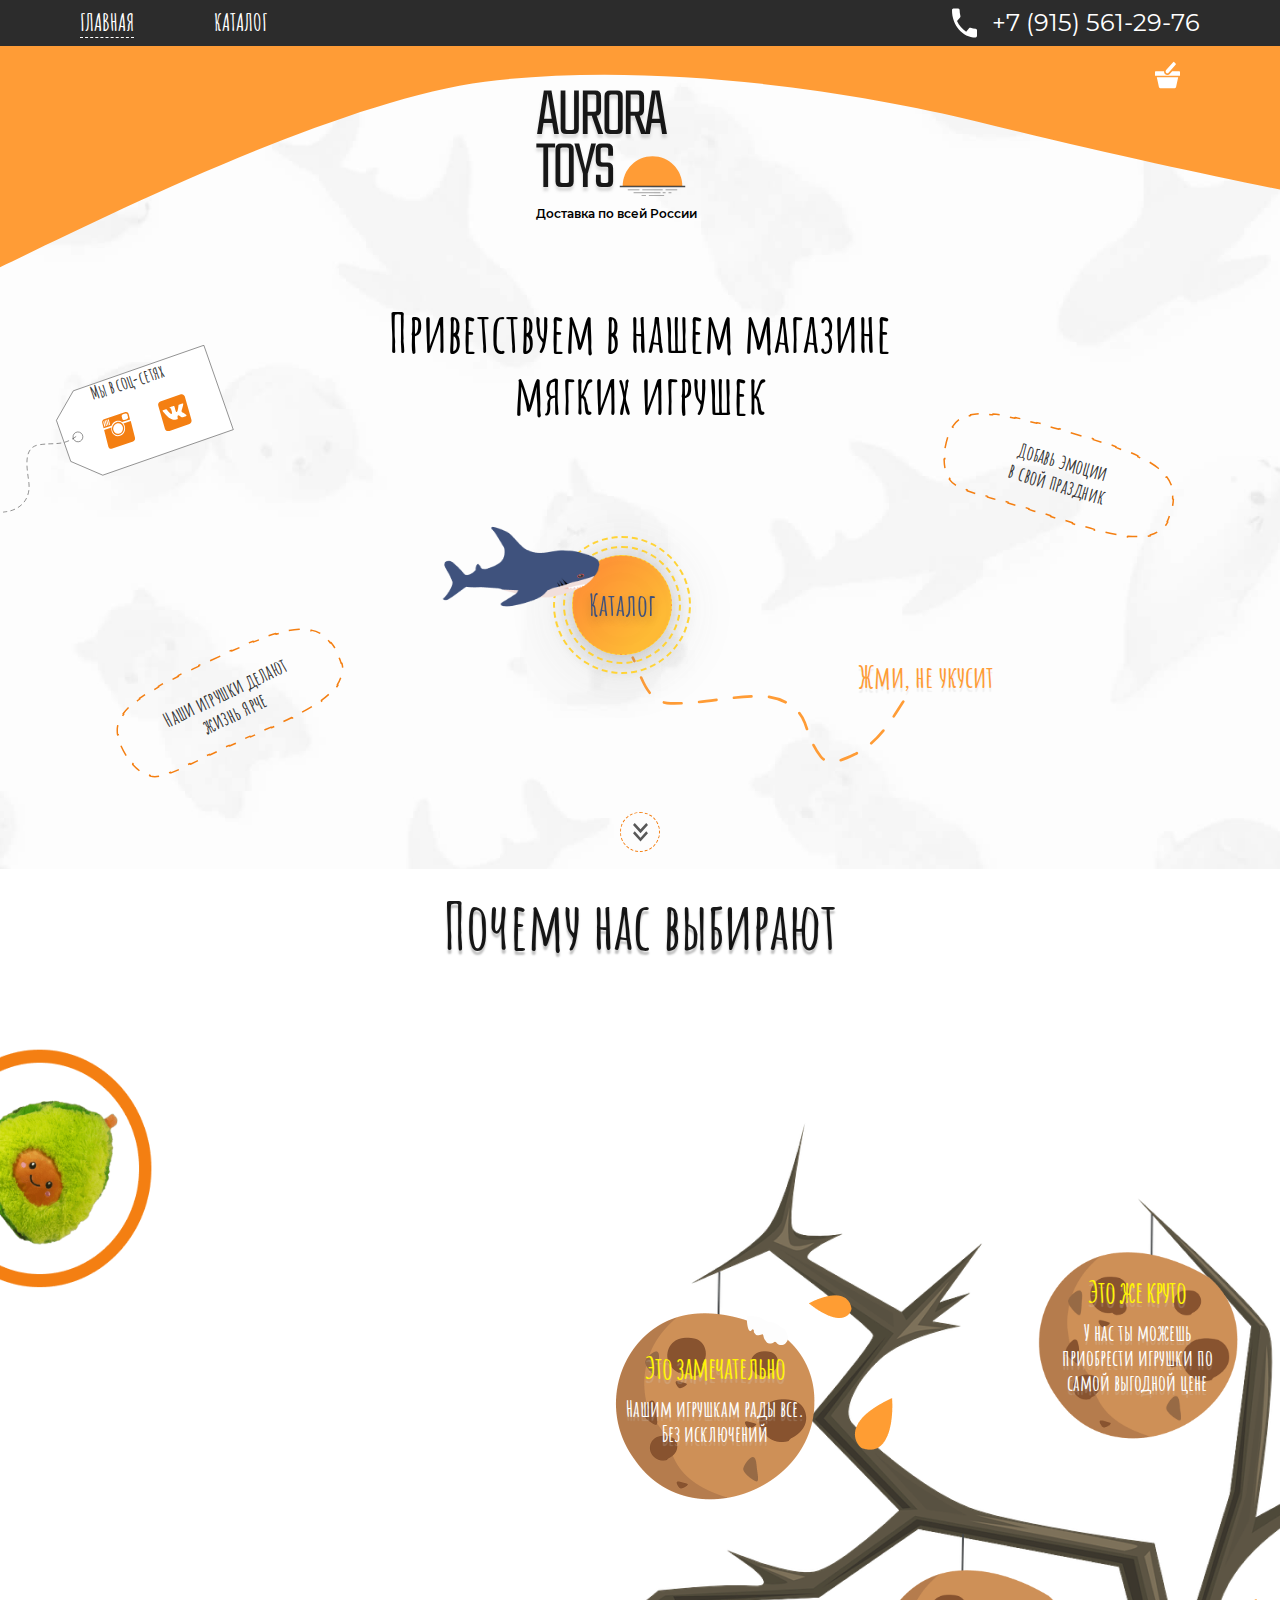
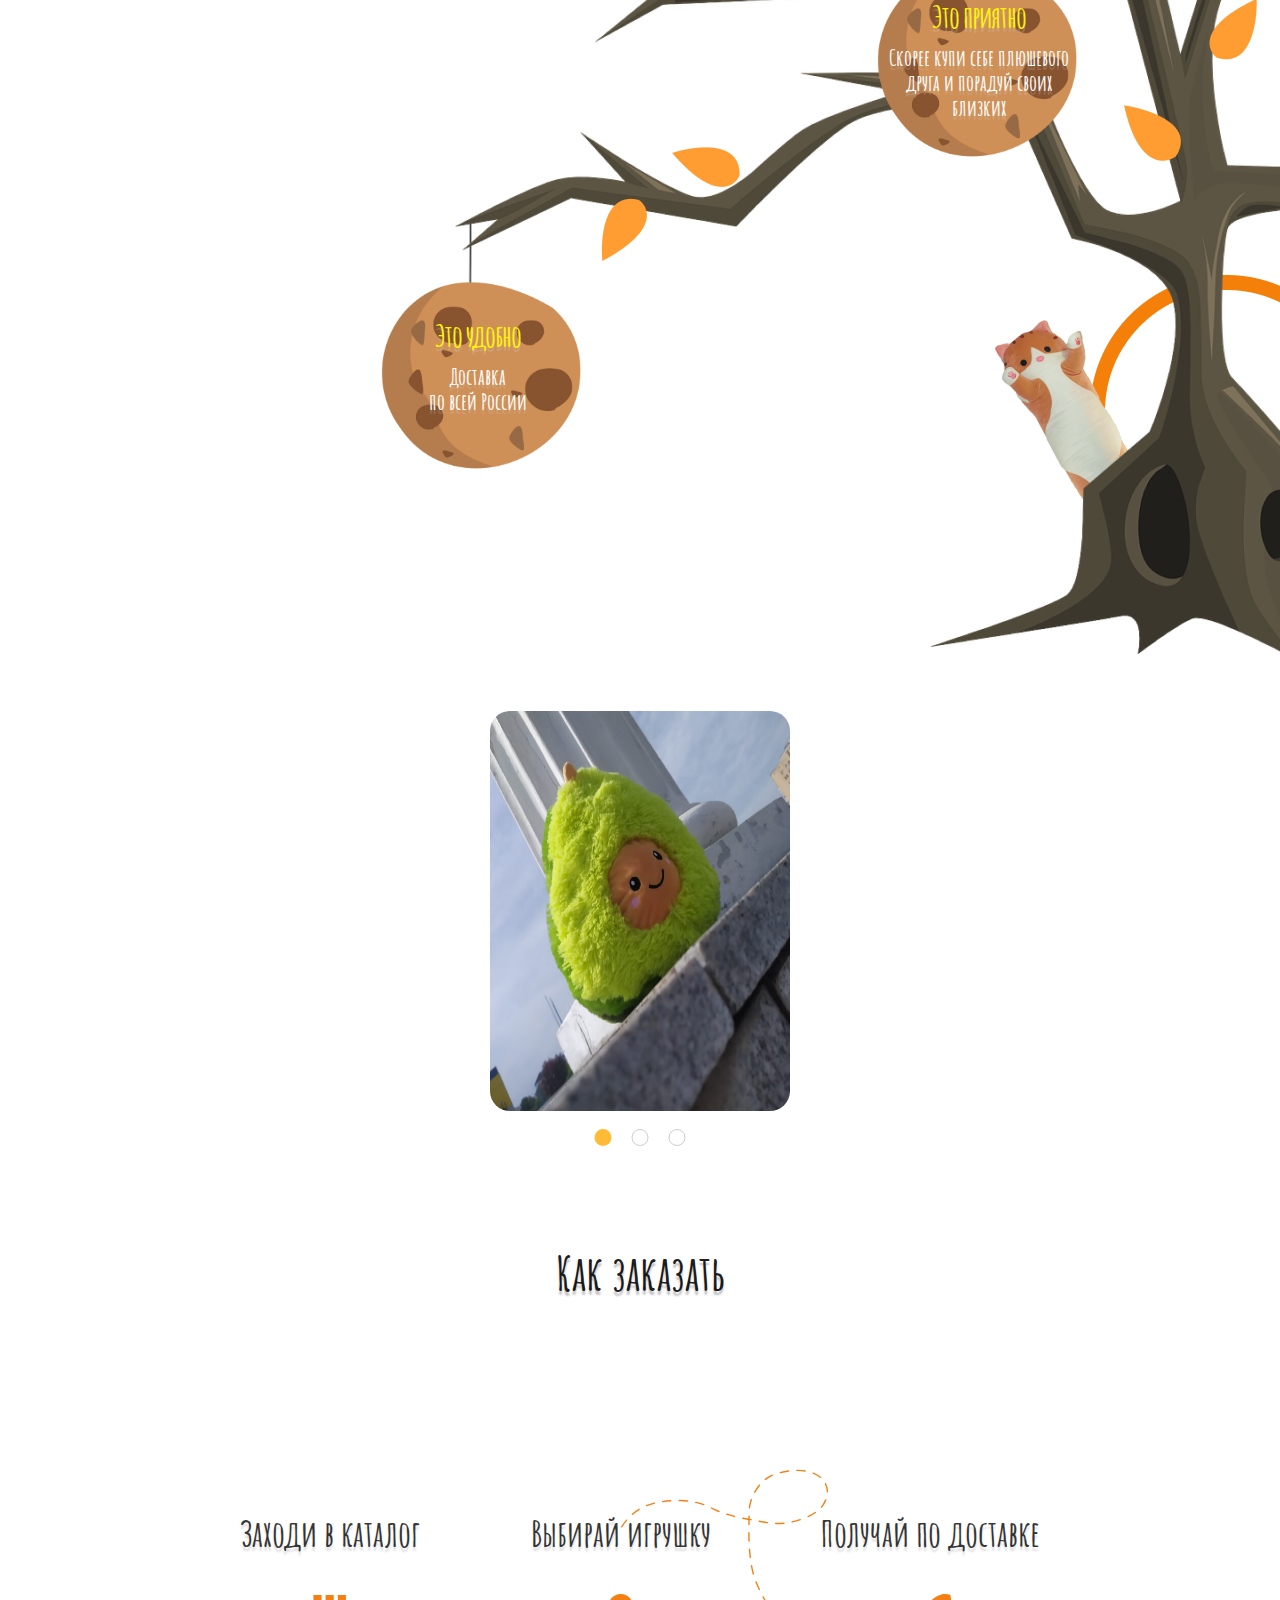
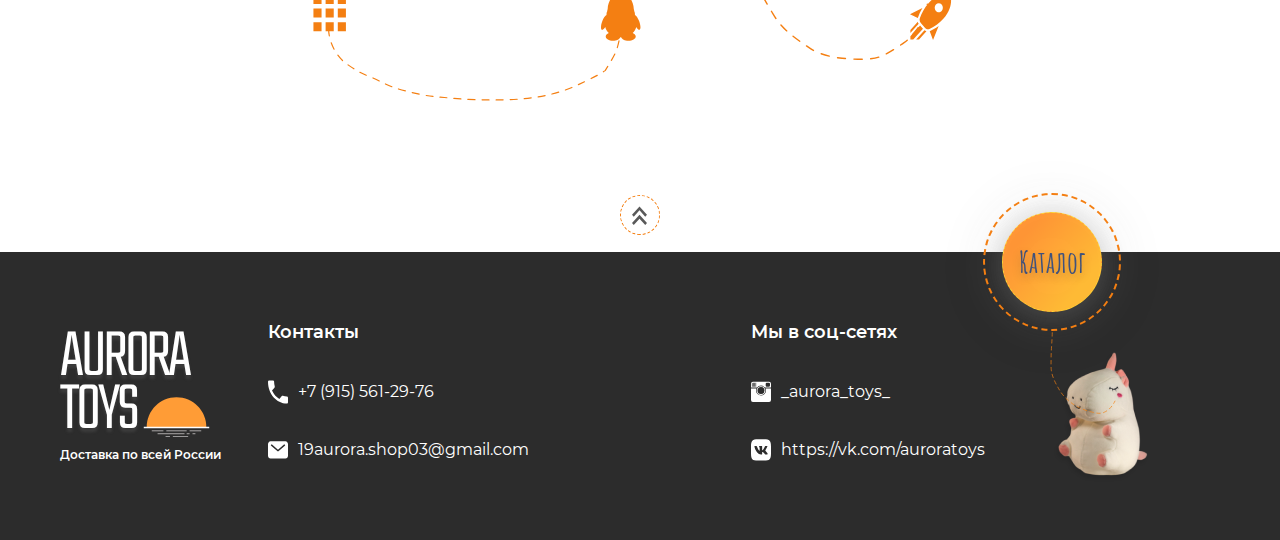
==== index.html @ e27cb1cf "Finished catalog adaptive" ====
<!DOCTYPE html>
<html lang="ru">
  <head>
    <meta charset="UTF-8">
    <title>Главная</title>
    <meta name="description" content="">
    <meta name="keywords" content="">
    <meta name="viewport" content="width=device-width, initial-scale=1.0">
    <meta http-equiv="X-UA-Compatible" content="ie=edge">
    <link rel="stylesheet" href="./css/owl.carousel.min.css">
    <link rel="stylesheet" href="./css/owl.theme.default.min.css">
    <link rel="stylesheet" href="./css/main.css">
    <link rel="stylesheet" href="./fonts/fonts.css">
    <link rel="icon" href="#!" type="image/x-icon">
    <link rel="shortcut icon" href="#!" type="image/x-icon">
    <link rel="apple-touch-icon" href="#!"><!--[if lte IE 10]>
    <p class="browser-upgrade">Вы используете устаревшую версию браузера. Пожалуйста </p><a class="browser-upgrade__link" href="http://browsehappy.com/">обновите свой браузер</a><![endif]-->
  </head>
  <body>
    <div class="container-fluid">
      <header class="header">
        <div class="header__inner">
          <div class="top-menu">
            <ul class="menu-list">
              <li class="menu__item"><a class="menu__link menu__link--active" href="index.html">Главная</a></li>
              <li class="menu__item"><a class="menu__link" href="catalog.html">Каталог</a></li>
            </ul><a class="phone" href="tel:+79155612976">+7 (915) 561-29-76
              <svg width="30" height="35">
                <use xlink:href="img/icons/sprite.svg#phone"> </use>
              </svg></a>
          </div><a class="cart-link" href="#">
            <svg class="cart" width="33" height="35">
              <use xlink:href="img/icons/sprite.svg#cart"> </use>
            </svg></a>
          <div class="header-content">
            <div class="logo">
              <div class="logo__title">Aurora Toys</div>
              <div class="logo__subtitle">Доставка по всей России</div><img src="img/sun.svg" width="90" height="55" alt="Логотип">
            </div>
            <h1 class="main-title">Приветствуем в нашем магазине мягких игрушек<img class="shark-header" src="img/shark-header@1x.png" width="202" height="132" alt="Акула"></h1><img class="header-line" src="img/header-line.svg" width="308" height="119" alt="">
            <div class="catalog"><a class="catalog__circle" href="catalog.html">Каталог</a>
              <div class="catalog__text">Жми, не укусит</div>
            </div>
          </div>
          <div class="cite-right">Добавь эмоции в свой праздник</div>
          <div class="cite-left">Наши игрушки делают жизнь ярче</div>
          <div class="socials">Мы в соц-сетях
            <div class="socials-list"><a class="instagram" href="#"></a><a class="vk" href="#"></a></div>
          </div>
          <div class="arrows"></div>
        </div>
      </header>
      <section class="slider-section">
        <div class="main-slider__title main-slider__title--mobile">Почему нас выбирают</div>
        <div class="main-slider">
          <div class="slider-wrap">
            <div class="main-slider__title main-slider__title--desktop">Почему нас выбирают</div>
            <div class="slider owl-carousel">
              <div class="slide"><img src="img/slide-1@1x.jpg" width="462" height="550" alt="Игрушка"></div>
              <div class="slide"><img src="img/slide-2@1x.jpg" width="462" height="550" alt="Игрушка"></div>
              <div class="slide"><img src="img/slide-3@1x.jpg" width="462" height="550" alt="Игрушка"></div>
            </div>
          </div>
        </div>
        <div class="tree"><img class="tree-img" src="img/tree@1x.png" width="839" height="1138">
          <div class="bisquit-content bisquit-content-1">
            <div class="bisquit__title">Это замечательно</div>
            <div class="bisquit__text">Нашим игрушкам рады все. Без исключений</div>
          </div><img class="bitten-bisquit" src="img/bitten-bisquit.svg" width="274" height="274">
          <div class="bisquit-content bisquit-content-2">
            <div class="bisquit__title">Это же круто</div>
            <div class="bisquit__text">У нас ты можешь приобрести игрушки по самой выгодной цене</div>
          </div><img class="bisquit-1" src="img/biscuit@1x.png" width="274" height="274">
          <div class="bisquit-content bisquit-content-3">
            <div class="bisquit__title">Это приятно</div>
            <div class="bisquit__text">Скорее купи себе плюшевого друга и порадуй своих близких</div>
          </div><img class="bisquit-2" src="img/biscuit@1x.png" width="274" height="274">
          <div class="bisquit-content bisquit-content-4">
            <div class="bisquit__title">Это удобно</div>
            <div class="bisquit__text">Доставка<br>по всей России</div>
          </div><img class="bisquit-3" src="img/biscuit@1x.png" width="274" height="274">
        </div>
      </section>
      <section class="order">
        <div class="order__title">Как заказать</div>
        <div class="order-list">
          <div class="order__item">
            <div class="order__text">Заходи в каталог</div>
            <div class="order__icon"> 
              <svg class="catalog-icon" width="34" height="38">
                <use xlink:href="img/icons/sprite.svg#catalog"></use>
              </svg>
            </div><img class="order-line-1" src="img/order-line-1.svg" width="450" height="126">
          </div>
          <div class="order__item">
            <div class="order__text">Выбирай игрушку</div>
            <div class="order__icon">
              <svg class="toy-icon" width="40" height="47">
                <use xlink:href="img/icons/sprite.svg#toy"></use>
              </svg>
            </div><img class="order-line-2" src="img/order-line-2.svg" width="441" height="273">
          </div>
          <div class="order__item">
            <div class="order__text">Получай по доставке</div>
            <div class="order__icon">
              <svg class="rocket-icon" width="42" height="47">
                <use xlink:href="img/icons/sprite.svg#rocket"></use>
              </svg>
            </div>
          </div>
        </div>
        <div class="arrows arrows--up"></div>
      </section>
      <footer class="footer">
        <div class="footer__inner">
          <div class="first-col">
            <div class="logo">
              <div class="logo__title logo__title--footer">Aurora Toys</div>
              <div class="logo__subtitle logo__subtitle--footer">Доставка по всей России</div><img src="img/sun-footer.svg" width="90" height="55" alt="Логотип">
            </div>
          </div>
          <div class="col-wrap">
            <div class="second-col">
              <div class="col__title">Контакты</div><a class="col__text" href="tel:+79155612976">+7 (915) 561-29-76
                <svg width="30" height="35">
                  <use xlink:href="img/icons/sprite.svg#phone"> </use>
                </svg></a><a class="col__text" href="mailto:19aurora.shop03@gmail.com">19aurora.shop03@gmail.com
                <svg width="30" height="26">
                  <use xlink:href="img/icons/sprite.svg#email"> </use>
                </svg></a>
            </div>
            <div class="third-col">
              <div class="col__title">Мы в соц-сетях</div><a class="col__text" href="#">_aurora_toys_
                <svg width="36" height="36">
                  <use xlink:href="img/icons/sprite.svg#instagram-footer"> </use>
                </svg></a><a class="col__text" href="#">https://vk.com/auroratoys
                <svg width="39" height="42">
                  <use xlink:href="img/icons/sprite.svg#vk-footer"> </use>
                </svg></a>
            </div>
          </div>
          <div class="catalog catalog--footer"><a class="catalog__circle catalog__circle--footer" href="catalog.html">Каталог</a></div>
          <div class="fourth-col"><img class="unicorn" src="img/unicorn@1x.png" width="235" height="176" alt="Игрушка единорог"><img class="unicorn-line" src="img/unicorn-line.svg" width="92" height="116" alt=""></div>
        </div>
      </footer>
    </div>
    <script src="js/jquery-3.5.1.js"></script>
    <script src="js/owl.carousel.min.js"></script>
    <script src="js/main-slider.js"></script>
    <script src="js/main.js"></script>
  </body>
</html>
---- css/main.css ----
/* BASE STYLES */

/* FONTS */

/* AmaticSC-Bold */

/* Montserrat-Regular */

/* Montserrat-SemiBold */

/* Teko-Light */

/* COLORS */

/* FONTS-SIZES */

/* PX to REM */

/* PX to EM */

html,
body {
  height: 100%;
  margin: 0;
  padding: 0;
  font-family: 'Arial', 'Tahoma', sans-serif;
  font-size: 16px;
  font-weight: 400;
  font-style: normal;
  text-rendering: optimizelegibility;
  -webkit-text-size-adjust: none;
  -ms-text-size-adjust: none;
}

.container-fluid {
  padding-left: 15px;
  padding-right: 15px;
  padding: 0 !important;
  display: flex;
  flex-direction: column;
}

.container {
  max-width: 1920px;
  margin: 0 auto;
  padding-left: 15px;
  padding-right: 15px;
  max-width: 120rem;
}

/* Box-sizing-model */

*,
*:before,
*:after {
  box-sizing: border-box;
}

/* Responsive images */

/* Responsive video */

.video {
  position: relative;
  padding-bottom: 56.25%;
  height: 0;
  overflow: hidden;
}

.video iframe,
.video object,
.video embed {
  position: absolute;
  top: 0;
  left: 0;
  width: 100%;
  height: 100%;
}

/* Cursor change on hover on Buttons */

input[type="submit"],
button {
  cursor: pointer;
}

/* A better looking default horizontal rule */

hr {
  display: block;
  height: 0.1em;
  border: 0;
  border-top: 0.1em solid #ccc;
  margin: 1em 0;
  padding: 0;
}

/* Allow only vertical resizing of textareas */

textarea {
  resize: vertical;
}

/* Browser Upgrade Prompt */

.old-ie-warning {
  margin: 0.5em;
  padding: 2em 1em;
  background-color: #ed1f46;
  color: #fff;
}

.old-ie-warning .browser-upgrade {
  display: inline;
}

.old-ie-warning .browser-upgrade__link {
  color: #fff;
  font-weight: 800;
  transition: all 0.5s ease-out;
}

.old-ie-warning .browser-upgrade__link:hover {
  color: #2e2f94;
}

h1,
h2,
h3,
h4,
h5,
h6 {
  margin: 0;
}

p {
  margin: 0;
}

table {
  border-collapse: collapse;
  border-spacing: 0;
}

a {
  text-decoration: none;
}

ul {
  padding: 0;
  margin: 0;
  list-style: none;
}

/*! normalize.css v8.0.1 | MIT License | github.com/necolas/normalize.css */

/* Document
   ========================================================================== */

/**
 * 1. Correct the line height in all browsers.
 * 2. Prevent adjustments of font size after orientation changes in iOS.
 */

html {
  line-height: 1.15;
  /* 1 */
  -webkit-text-size-adjust: 100%;
  /* 2 */
}

/* Sections
   ========================================================================== */

/**
 * Remove the margin in all browsers.
 */

body {
  margin: 0;
}

/**
 * Render the `main` element consistently in IE.
 */

main {
  display: block;
}

/**
 * Correct the font size and margin on `h1` elements within `section` and
 * `article` contexts in Chrome, Firefox, and Safari.
 */

h1 {
  font-size: 2em;
  margin: 0.67em 0;
}

/* Grouping content
   ========================================================================== */

/**
 * 1. Add the correct box sizing in Firefox.
 * 2. Show the overflow in Edge and IE.
 */

hr {
  box-sizing: content-box;
  /* 1 */
  height: 0;
  /* 1 */
  overflow: visible;
  /* 2 */
}

/**
 * 1. Correct the inheritance and scaling of font size in all browsers.
 * 2. Correct the odd `em` font sizing in all browsers.
 */

pre {
  font-family: monospace, monospace;
  /* 1 */
  font-size: 1em;
  /* 2 */
}

/* Text-level semantics
   ========================================================================== */

/**
 * Remove the gray background on active links in IE 10.
 */

a {
  background-color: transparent;
}

/**
 * 1. Remove the bottom border in Chrome 57-
 * 2. Add the correct text decoration in Chrome, Edge, IE, Opera, and Safari.
 */

abbr[title] {
  border-bottom: none;
  /* 1 */
  text-decoration: underline;
  /* 2 */
  -webkit-text-decoration: underline dotted;
  text-decoration: underline dotted;
  /* 2 */
}

/**
 * Add the correct font weight in Chrome, Edge, and Safari.
 */

b,
strong {
  font-weight: bolder;
}

/**
 * 1. Correct the inheritance and scaling of font size in all browsers.
 * 2. Correct the odd `em` font sizing in all browsers.
 */

code,
kbd,
samp {
  font-family: monospace, monospace;
  /* 1 */
  font-size: 1em;
  /* 2 */
}

/**
 * Add the correct font size in all browsers.
 */

small {
  font-size: 80%;
}

/**
 * Prevent `sub` and `sup` elements from affecting the line height in
 * all browsers.
 */

sub,
sup {
  font-size: 75%;
  line-height: 0;
  position: relative;
  vertical-align: baseline;
}

sub {
  bottom: -0.25em;
}

sup {
  top: -0.5em;
}

/* Embedded content
   ========================================================================== */

/**
 * Remove the border on images inside links in IE 10.
 */

img {
  border-style: none;
}

/* Forms
   ========================================================================== */

/**
 * 1. Change the font styles in all browsers.
 * 2. Remove the margin in Firefox and Safari.
 */

button,
input,
optgroup,
select,
textarea {
  font-family: inherit;
  /* 1 */
  font-size: 100%;
  /* 1 */
  line-height: 1.15;
  /* 1 */
  margin: 0;
  /* 2 */
}

/**
 * Show the overflow in IE.
 * 1. Show the overflow in Edge.
 */

button,
input {
  /* 1 */
  overflow: visible;
}

/**
 * Remove the inheritance of text transform in Edge, Firefox, and IE.
 * 1. Remove the inheritance of text transform in Firefox.
 */

button,
select {
  /* 1 */
  text-transform: none;
}

/**
 * Correct the inability to style clickable types in iOS and Safari.
 */

button,
[type="button"],
[type="reset"],
[type="submit"] {
  -webkit-appearance: button;
}

/**
 * Remove the inner border and padding in Firefox.
 */

button::-moz-focus-inner,
[type="button"]::-moz-focus-inner,
[type="reset"]::-moz-focus-inner,
[type="submit"]::-moz-focus-inner {
  border-style: none;
  padding: 0;
}

/**
 * Restore the focus styles unset by the previous rule.
 */

button:-moz-focusring,
[type="button"]:-moz-focusring,
[type="reset"]:-moz-focusring,
[type="submit"]:-moz-focusring {
  outline: 1px dotted ButtonText;
}

/**
 * Correct the padding in Firefox.
 */

fieldset {
  padding: 0.35em 0.75em 0.625em;
}

/**
 * 1. Correct the text wrapping in Edge and IE.
 * 2. Correct the color inheritance from `fieldset` elements in IE.
 * 3. Remove the padding so developers are not caught out when they zero out
 *    `fieldset` elements in all browsers.
 */

legend {
  box-sizing: border-box;
  /* 1 */
  color: inherit;
  /* 2 */
  display: table;
  /* 1 */
  max-width: 100%;
  /* 1 */
  padding: 0;
  /* 3 */
  white-space: normal;
  /* 1 */
}

/**
 * Add the correct vertical alignment in Chrome, Firefox, and Opera.
 */

progress {
  vertical-align: baseline;
}

/**
 * Remove the default vertical scrollbar in IE 10+.
 */

textarea {
  overflow: auto;
}

/**
 * 1. Add the correct box sizing in IE 10.
 * 2. Remove the padding in IE 10.
 */

[type="checkbox"],
[type="radio"] {
  box-sizing: border-box;
  /* 1 */
  padding: 0;
  /* 2 */
}

/**
 * Correct the cursor style of increment and decrement buttons in Chrome.
 */

[type="number"]::-webkit-inner-spin-button,
[type="number"]::-webkit-outer-spin-button {
  height: auto;
}

/**
 * 1. Correct the odd appearance in Chrome and Safari.
 * 2. Correct the outline style in Safari.
 */

[type="search"] {
  -webkit-appearance: textfield;
  /* 1 */
  outline-offset: -2px;
  /* 2 */
}

/**
 * Remove the inner padding in Chrome and Safari on macOS.
 */

[type="search"]::-webkit-search-decoration {
  -webkit-appearance: none;
}

/**
 * 1. Correct the inability to style clickable types in iOS and Safari.
 * 2. Change font properties to `inherit` in Safari.
 */

::-webkit-file-upload-button {
  -webkit-appearance: button;
  /* 1 */
  font: inherit;
  /* 2 */
}

/* Interactive
   ========================================================================== */

/*
 * Add the correct display in Edge, IE 10+, and Firefox.
 */

details {
  display: block;
}

/*
 * Add the correct display in all browsers.
 */

summary {
  display: list-item;
}

/* Misc
   ========================================================================== */

/**
 * Add the correct display in IE 10+.
 */

template {
  display: none;
}

/**
 * Add the correct display in IE 10.
 */

[hidden] {
  display: none;
}

/* FUNCTIONS */

/* PX to REM */

/* PX to EM */

/* SMART GRID */

/* FONTS */

/* FONTS */

/* AmaticSC-Bold */

@font-face {
  font-family: 'AmaticSC-Bold';
  src: url("../fonts/AmaticSC-Bold/AmaticSC-Bold.eot");
  src: url("../fonts/AmaticSC-Bold/AmaticSC-Bold.eot?#iefix") format("embedded-opentype"), url("../fonts/AmaticSC-Bold/AmaticSC-Bold.svg#AmaticSC-Bold") format("svg"), url("../fonts/AmaticSC-Bold/AmaticSC-Bold.ttf") format("truetype"), url("../fonts/AmaticSC-Bold/AmaticSC-Bold.woff") format("woff"), url("../fonts/AmaticSC-Bold/AmaticSC-Bold.woff2") format("woff2");
  font-weight: normal;
  font-style: normal;
}

/* Montserrat-Regular */

@font-face {
  font-family: 'Montserrat-Regular';
  src: url("../fonts/Montserrat-Regular/Montserrat-Regular.eot");
  src: url("../fonts/Montserrat-Regular/Montserrat-Regular.svg#Montserrat-Regular") format("svg"), url("../fonts/Montserrat-Regular/Montserrat-Regular.ttf") format("truetype"), url("../fonts/Montserrat-Regular/Montserrat-Regular.woff") format("woff"), url("../fonts/Montserrat-Regular/Montserrat-Regular.eot?#iefix") format("embedded-opentype"), url("../fonts/Montserrat-Regular/Montserrat-Regular.woff2") format("woff2");
  font-weight: normal;
  font-style: normal;
}

/* Montserrat-SemiBold */

@font-face {
  font-family: 'Montserrat-SemiBold';
  src: url("../fonts/Montserrat-SemiBold/Montserrat-SemiBold.eot");
  src: url("../fonts/Montserrat-SemiBold/Montserrat-SemiBold.svg#Montserrat-SemiBold") format("svg"), url("../fonts/Montserrat-SemiBold/Montserrat-SemiBold.ttf") format("truetype"), url("../fonts/Montserrat-SemiBold/Montserrat-SemiBold.woff") format("woff"), url("../fonts/Montserrat-SemiBold/Montserrat-SemiBold.eot?#iefix") format("embedded-opentype"), url("../fonts/Montserrat-SemiBold/Montserrat-SemiBold.woff2") format("woff2");
  font-weight: 600;
  font-style: normal;
}

/* Teko-Light */

@font-face {
  font-family: 'Teko-Light';
  src: url("../fonts/Teko-Light/Teko-Light.eot");
  src: url("../fonts/Teko-Light/Teko-Light.eot?#iefix") format("embedded-opentype"), url("../fonts/Teko-Light/Teko-Light.svg#Teko-Light") format("svg"), url("../fonts/Teko-Light/Teko-Light.ttf") format("truetype"), url("../fonts/Teko-Light/Teko-Light.woff") format("woff"), url("../fonts/Teko-Light/Teko-Light.woff2") format("woff2");
  font-weight: 300;
  font-style: normal;
}

/* MIXINS & VARIABLES */

/* FONTS */

/* AmaticSC-Bold */

/* Montserrat-Regular */

/* Montserrat-SemiBold */

/* Teko-Light */

/* COLORS */

/* FONTS-SIZES */

/* CSS-LIBRARIES */

/* PAGES */

/* SECTIONS */

.header {
  position: relative;
  width: 100%;
  background-image: url(../img/orange-arc.svg), url(../img/header-bg-desktop@1x.jpg);
  background-repeat: no-repeat, no-repeat;
  background-position: 43% 36px, center;
  background-size: contain, cover;
}

.header__inner {
  position: relative;
  width: 100%;
  display: flex;
  flex-direction: column;
}

.cart {
  position: absolute;
  z-index: 1000;
  top: 2.5rem;
  right: 1.25rem;
  width: 0.9375rem;
  height: 1.25rem;
  fill: #fff;
}

.cite-right {
  position: absolute;
  width: 6.25rem;
  top: 17.5rem;
  right: 2.25rem;
  font-family: "AmaticSC-Bold";
  font-weight: normal;
  font-style: normal;
  font-size: 0.75rem;
  text-align: center;
  color: rgba(0, 0, 0, 0.8);
  transform: rotate(16.15deg);
}

.cite-right::after {
  position: absolute;
  content: "";
  top: -1.125rem;
  right: 0.4375rem;
  width: 5.5rem;
  height: 3.5625rem;
  background-image: url(../img/dashed-elipse.svg);
  background-repeat: no-repeat;
  background-position: center;
  background-size: cover;
  transform: rotate(-15deg);
}

.cite-left {
  position: absolute;
  width: 6.25rem;
  top: 28.6875rem;
  left: 2.9375rem;
  font-family: "AmaticSC-Bold";
  font-weight: normal;
  font-style: normal;
  font-size: 0.75rem;
  text-align: center;
  color: rgba(0, 0, 0, 0.8);
  transform: rotate(-25.38deg);
}

.cite-left::after {
  position: absolute;
  content: "";
  top: -1.1875rem;
  left: 0.25rem;
  width: 5.5rem;
  height: 3.5625rem;
  background-image: url(../img/dashed-elipse.svg);
  background-repeat: no-repeat;
  background-position: center;
  background-size: cover;
  transform: rotate(-15deg);
}

.socials {
  position: absolute;
  z-index: 1000;
  width: 6.25rem;
  height: 4.125rem;
  top: 16.0625rem;
  left: 2.0625rem;
  padding-left: 0.125rem;
  font-family: "AmaticSC-Bold";
  font-weight: normal;
  font-style: normal;
  font-size: 0.75rem;
  color: rgba(0, 0, 0, 0.8);
  transform: rotate(-18deg);
}

.socials::after {
  position: absolute;
  content: "";
  z-index: -1;
  top: -1.0625rem;
  left: -3.9375rem;
  width: 8.5625rem;
  height: 5.4375rem;
  background-image: url(../img/rectangle.svg);
  background-repeat: no-repeat;
  background-position: center;
  background-size: cover;
  transform: rotate(13deg);
}

.socials-list {
  display: flex;
  margin: 0.3125rem 0 0 -0.125rem;
}

.socials-list .instagram {
  width: 1.125rem;
  height: 1.3125rem;
  margin-right: 0.9375rem;
  background-image: url(../img/instagram.svg);
  background-repeat: no-repeat;
  background-position: center;
  background-size: cover;
  transform: rotate(13deg);
  transition: all 0.3s ease-out;
}

.socials-list .vk {
  width: 1.375rem;
  height: 1.625rem;
  background-image: url(../img/vk.svg);
  background-repeat: no-repeat;
  background-position: center;
  background-size: cover;
  transform: rotate(13deg);
  transition: all 0.3s ease-out;
}

.arrows {
  width: 2.5rem;
  height: 2.5rem;
  margin: 7.6875rem auto 1.0625rem auto;
  border: 1px dashed #F47F12;
  border-radius: 50%;
  box-sizing: border-box;
  background-image: url(../img/arrows-double.svg);
  background-repeat: no-repeat;
  background-position: center;
  background-size: 15px, 21px;
}

.slider-section {
  width: 100%;
  display: flex;
  flex-direction: column;
  padding-top: 1.25rem;
}

.order {
  width: 100%;
  padding-top: 5.625rem;
}

.order__title {
  text-align: center;
  margin-bottom: 5rem;
  font-family: "AmaticSC-Bold";
  font-weight: normal;
  font-style: normal;
  font-size: 1.5625rem;
  color: rgba(0, 0, 0, 0.9);
  text-shadow: 0px 4px 2px rgba(0, 0, 0, 0.25);
}

.order .order-list {
  max-width: 25rem;
  margin: auto;
  display: flex;
  flex-direction: column;
}

.order .order__item {
  position: relative;
  display: flex;
  flex-direction: column;
  align-items: center;
  margin-bottom: 1.25rem;
}

.order .order__text {
  margin-bottom: 0.9375rem;
  font-family: "AmaticSC-Bold";
  font-weight: normal;
  font-style: normal;
  font-size: 1.25rem;
  color: rgba(0, 0, 0, 0.8);
  text-shadow: 0px 4px 2px rgba(129, 128, 128, 0.25);
}

.order .catalog-icon {
  width: 1.5rem;
  height: 1.6875rem;
  fill: #F47F12;
}

.order .toy-icon {
  width: 1.875rem;
  height: 2.3125rem;
  fill: #F47F12;
}

.order .rocket-icon {
  width: 2rem;
  height: 2.3125rem;
  fill: #F47F12;
}

.order .order-line-1,
.order .order-line-2 {
  position: absolute;
  max-width: none;
}

.order .order-line-1 {
  display: none;
}

.order .order-line-2 {
  display: none;
}

.order .arrows--up {
  transform: rotate(180deg);
  margin-top: 3.125rem;
}

.footer {
  position: relative;
  width: 100%;
  padding: 1.25rem 0.625rem 0.625rem 0.625rem;
  background: #2C2C2C;
}

.footer__inner {
  display: flex;
  flex-direction: column;
  align-items: center;
  align-items: center;
}

.footer .logo {
  margin-top: 1.875rem;
}

.footer .logo__title--footer,
.footer .logo__subtitle--footer {
  color: #FFFFFF;
}

.footer .col__title {
  margin-bottom: 1.875rem;
  font-family: "Montserrat-SemiBold";
  font-weight: 600;
  font-style: normal;
  font-size: 0.875rem;
  color: #FFFFFF;
}

.footer .col__text {
  position: relative;
  margin-bottom: 2.5rem;
  padding-left: 1.875rem;
  font-family: "Montserrat-Regular";
  font-weight: normal;
  font-style: normal;
  font-size: 0.75rem;
  color: #FFFFFF;
}

.footer .col__text svg {
  position: absolute;
  top: 50%;
  left: 0;
  transform: translateY(-50%);
  fill: #fff;
}

.footer .col__text svg:nth-child(1) {
  width: 1.25rem;
  height: 1.5625rem;
}

.footer .first-col,
.footer .second-col,
.footer .third-col {
  width: 12.6875rem;
  display: flex;
  flex-direction: column;
}

.footer .fourth-col {
  padding-top: 2.625rem;
  display: none;
}

.footer .col-wrap {
  width: 100%;
  display: flex;
  flex-direction: column;
  align-items: center;
  margin-top: 1.25rem;
}

.footer .catalog--footer {
  margin-top: 0;
}

.footer .catalog__circle--footer {
  position: absolute;
  top: -1.75rem;
  right: 3.125rem;
}

.footer .catalog__circle--footer::before {
  display: none;
}

.footer .catalog__circle--footer::after {
  border: 2px dashed #F47F12;
}

.footer .unicorn {
  display: none;
}

.footer .unicorn-line {
  display: none;
}

/* BLOCKS */

.top-menu {
  width: 100%;
  padding: 0.5625rem 0;
  display: flex;
  align-items: center;
  background: #2C2C2C;
}

.top-menu .menu-list {
  display: flex;
  margin-left: 1.25rem;
}

.top-menu .menu__item {
  margin-left: 1.25rem;
}

.top-menu .menu__item:nth-child(1) {
  margin-left: 0;
}

.top-menu .menu__link {
  font-family: "AmaticSC-Bold";
  font-weight: normal;
  font-style: normal;
  font-size: 0.875rem;
  text-transform: uppercase;
  color: #FFFFFF;
}

.top-menu .menu__link--active {
  border-bottom: 0.0625rem dashed #fff;
}

.top-menu .phone {
  position: relative;
  margin-left: auto;
  margin-right: 1.25rem;
  font-family: "Montserrat-Regular";
  font-weight: normal;
  font-style: normal;
  font-size: 0.875rem;
  color: #FFFFFF;
}

.top-menu .phone svg {
  position: absolute;
  top: 50%;
  left: -1.125rem;
  transform: translateY(-50%);
  width: 0.9375rem;
  height: 1.25rem;
  fill: #fff;
}

.header-content {
  display: flex;
  justify-content: center;
  flex-direction: column;
  align-items: center;
  margin-top: 2.8125rem;
}

.logo {
  position: relative;
  width: 7.1875rem;
  display: flex;
  flex-direction: column;
}

.logo img {
  position: absolute;
  right: 0rem;
  top: 3.25rem;
  width: 3.75rem;
  height: 1.5625rem;
}

.logo__title {
  font-family: "Teko-Light";
  font-weight: 300;
  font-style: normal;
  font-size: 3.125rem;
  line-height: 76.8%;
  letter-spacing: -0.045em;
  text-transform: uppercase;
  color: rgba(0, 0, 0, 0.9);
  text-shadow: 0 4px 3px rgba(115, 114, 114, 0.25);
}

.logo__subtitle {
  margin-top: 0.625rem;
  font-family: "Montserrat-SemiBold";
  font-weight: 600;
  font-style: normal;
  font-size: 0.5rem;
  color: #000000;
}

.main-title {
  position: relative;
  max-width: 17.1875rem;
  margin: 0;
  margin-top: 1.25rem;
  font-family: "AmaticSC-Bold";
  font-weight: normal;
  font-style: normal;
  font-size: 1.5625rem;
  text-align: center;
  color: #000000;
}

.catalog {
  margin-top: 5rem;
}

.catalog__circle {
  position: relative;
  width: 3.75rem;
  height: 3.75rem;
  display: flex;
  flex-direction: column;
  justify-content: center;
  align-items: center;
  font-family: "AmaticSC-Bold";
  font-weight: normal;
  font-style: normal;
  font-size: 1.125rem;
  color: #3F527D;
  text-shadow: 0px 4px 8px rgba(49, 49, 49, 0.25);
  border-radius: 50%;
  background: linear-gradient(309.74deg, #FFBB36 22.71%, #FF9636 77.45%);
  box-shadow: 0px 4px 22px rgba(121, 121, 121, 0.25);
  border: 1px dashed #FFD336;
  box-sizing: border-box;
  filter: drop-shadow(0px 4px 22px rgba(121, 121, 121, 0.25));
}

.catalog__circle::after {
  position: absolute;
  content: "";
  border-radius: 50%;
  border: 2px dashed #FFD336;
  filter: drop-shadow(0px 4px 22px rgba(121, 121, 121, 0.25));
  top: -1.25rem;
  left: -1.25rem;
  right: -1.25rem;
  bottom: -1.25rem;
}

.catalog__circle::before {
  position: absolute;
  content: "";
  border-radius: 50%;
  border: 2px dashed #FFD336;
  filter: drop-shadow(0px 4px 22px rgba(121, 121, 121, 0.25));
  top: -0.625rem;
  left: -0.625rem;
  right: -0.625rem;
  bottom: -0.625rem;
}

.catalog__text {
  font-family: "AmaticSC-Bold";
  font-weight: normal;
  font-style: normal;
  font-size: 1.125rem;
  color: #FF9C36;
  text-shadow: 0px 4px 1px rgba(122, 119, 119, 0.1);
  transform: translate(103px, 5px);
}

.shark-header {
  position: absolute;
  z-index: 1000;
  top: 7.5625rem;
  left: 1.25rem;
  width: 6.25rem;
  height: 3.125rem;
}

.header-line {
  position: absolute;
  width: 5.875rem;
  height: 7.4375rem;
  transform: translate(44px, 171px);
}

.main-slider {
  width: 100%;
  padding-top: 3.125rem;
  display: flex;
  justify-content: center;
}

.main-slider__title {
  margin-bottom: 3.125rem;
  font-family: "AmaticSC-Bold";
  font-weight: normal;
  font-style: normal;
  font-size: 1.5625rem;
  text-align: center;
  color: rgba(0, 0, 0, 0.9);
  text-shadow: 0px 4px 2px rgba(0, 0, 0, 0.25);
}

.main-slider__title--desktop {
  display: none;
}

.main-slider__title--mobile {
  display: block;
  order: -1;
  margin-bottom: 0;
}

.main-slider .slider {
  width: 18.75rem;
  height: 25rem;
}

.main-slider .slide {
  width: 18.75rem;
  height: 25rem;
}

.main-slider .slide img {
  border-radius: 1.25rem;
  width: 18.75rem;
  height: 25rem;
}

.slider-wrap {
  position: relative;
  display: flex;
  flex-direction: column;
  align-items: center;
}

.owl-dots {
  position: absolute !important;
  z-index: 2000;
  bottom: -2.1875rem;
  left: 50%;
  transform: translateX(-50%);
  display: flex;
  margin-top: 1.6875rem;
}

.owl-dot {
  width: 1.0625rem !important;
  height: 1.0625rem !important;
  border-radius: 50% !important;
  border: 1px solid rgba(0, 0, 0, 0.2) !important;
  outline: none;
}

.owl-dot:nth-child(2) {
  margin: 0 1.25rem;
}

.owl-dot.active {
  background: #FFBB36 !important;
  border: none !important;
}

.tree {
  position: relative;
  width: 100%;
  padding-top: 1.875rem;
  display: flex;
  justify-content: flex-end;
  order: -1;
}

.tree .tree-img {
  width: 18.75rem;
}

.bitten-bisquit {
  position: absolute;
  top: 5.625rem;
  right: 9.4375rem;
  width: 6.875rem;
  height: 6.875rem;
}

.bisquit-1 {
  position: absolute;
  top: 4.5625rem;
  right: 0.5625rem;
  width: 6.875rem;
  height: 6.875rem;
}

.bisquit-2 {
  position: absolute;
  top: 11.75rem;
  right: 3.5625rem;
  width: 6.875rem;
  height: 6.875rem;
}

.bisquit-3 {
  position: absolute;
  top: 18.0625rem;
  right: 12.8125rem;
  width: 6.875rem;
  height: 6.875rem;
}

.bisquit-content {
  position: absolute;
  z-index: 500;
  display: flex;
  flex-direction: column;
  align-items: center;
}

.bisquit-content-1 {
  top: 7.125rem;
  right: 9.625rem;
}

.bisquit-content-1 .bisquit__text {
  max-width: 6.625rem;
}

.bisquit-content-2 {
  top: 5.125rem;
  right: 0.9375rem;
}

.bisquit-content-2 .bisquit__text {
  max-width: 6.25rem;
}

.bisquit-content-3 {
  top: 12.125rem;
  right: 3.5rem;
}

.bisquit-content-3 .bisquit__text {
  max-width: 7.0625rem;
}

.bisquit-content-4 {
  top: 19.375rem;
  right: 14.375rem;
}

.bisquit-content-4 .bisquit__text {
  max-width: 7.5rem;
}

.bisquit__title {
  margin-bottom: 0.3125rem;
  font-family: "AmaticSC-Bold";
  font-weight: normal;
  font-style: normal;
  font-size: 1.25rem;
  text-align: center;
  letter-spacing: -0.035em;
  color: #FFF506;
  text-shadow: 0px 4px 1px rgba(219, 218, 218, 0.25);
}

.bisquit__text {
  max-width: 13.75rem;
  font-family: "AmaticSC-Bold";
  font-weight: normal;
  font-style: normal;
  font-size: 0.875rem;
  text-align: center;
  color: #FFFFFF;
  text-shadow: 0px 4px 1px rgba(219, 218, 218, 0.25);
}

.catalog-slider-main-wrap {
  position: relative;
}

.catalog-slider-main-wrap .next,
.catalog-slider-main-wrap .prev {
  display: none;
}

.catalog-slider-wrap {
  overflow: hidden;
  width: 17.5rem;
  height: 35.1875rem;
  margin: 0 auto 6.25rem auto;
}

.catalog-slider-wrap .owl-stage-outer {
  overflow: inherit !important;
}

.catalog-slider {
  margin: 8.75rem auto 3.125rem auto;
}

.catalog-slider .catalog-slide {
  position: relative;
  width: 17.5rem;
  height: 25.9375rem;
  display: flex;
  flex-direction: column;
  align-items: center;
  background: #FFFFFF;
  box-shadow: 0px 5px 13px rgba(120, 118, 118, 0.25);
  border-radius: 1.25rem;
  transition: all 0.5s ease-out;
}

.catalog-slider .catalog-slide:hover {
  transform: scale(1.03);
}

.catalog-slider .catalog-slide__title {
  margin-bottom: 1.25rem;
  font-family: "AmaticSC-Bold";
  font-weight: normal;
  font-style: normal;
  font-size: 1.875rem;
  text-align: center;
  color: #F47F12;
}

.catalog-slider .catalog-slide__price {
  font-family: "AmaticSC-Bold";
  font-weight: normal;
  font-style: normal;
  font-size: 1.875rem;
  line-height: 100%;
  color: #000000;
}

.catalog-slider .catalog-slide-count {
  min-width: 4.0625rem;
  min-height: 1.75rem;
  margin: 1.75rem 0 1.25rem 0;
  display: flex;
  justify-content: space-between;
  border: 1px solid rgba(0, 0, 0, 0.4);
}

.catalog-slider .catalog-slide-count .count__number {
  min-width: 1.5625rem;
  min-height: 1.5625rem;
  display: flex;
  justify-content: center;
  align-items: center;
  background: #000;
  color: #fff;
}

.catalog-slider .catalog-slide-count .count__arrow-left,
.catalog-slider .catalog-slide-count .count__arrow-right {
  font-weight: bold;
  cursor: pointer;
}

.catalog-slider .catalog-slide-arrows {
  display: flex;
  justify-content: space-between;
  align-items: center;
  padding: 0 0.375rem;
  min-width: 2.5rem;
  min-height: 1.75rem;
}

.catalog-slider .catalog-slide .catalog-slide-btns {
  position: absolute;
  bottom: 0;
  display: flex;
  width: 100%;
  height: 5.9375rem;
}

.catalog-slider .catalog-slide .details-btn,
.catalog-slider .catalog-slide .to-cart-btn {
  width: 50%;
  display: flex;
  justify-content: center;
  align-items: center;
  font-family: "Montserrat-Regular";
  font-weight: normal;
  font-style: normal;
  font-size: 1.125rem;
}

.catalog-slider .catalog-slide .details-btn {
  color: #000000;
  border: 1px solid rgba(0, 0, 0, 0.15);
  border-radius: 0px 0px 0px 20px;
}

.catalog-slider .catalog-slide .to-cart-btn {
  color: #FFFFFF;
  background: #FF9C36;
  border-radius: 0px 0px 20px 0px;
}

.catalog-slider .avocado-toy {
  width: 11.25rem;
  height: 11.25rem;
  margin: -4.25rem 0 3.0625rem 0;
}

.catalog-slider .shark-toy {
  margin-top: -7.1875rem;
  width: 30.375rem;
  height: 22.125rem;
}

.catalog-slider .shark-toy + .catalog-slide__title {
  margin-top: -4.875rem;
}

.catalog-slider .lama-toy {
  width: 10.375rem;
  height: 10.375rem;
  margin: -4.0625rem 0 3.5rem 0;
}

.catalog-slider .cat-toy {
  width: 13.125rem;
  height: 13.125rem;
  margin: -3.75rem 0 0.625rem 0;
}

.catalog-slider .corgi-toy {
  width: 18.25rem;
  height: 15.0625rem;
  margin: -6.375rem 0 1.25rem 0;
}

.catalog-slider .seal-toy {
  width: 18.25rem;
  height: 15.0625rem;
  margin: -9.0625rem 0 4.0625rem 0;
}

@media screen and (min-width: 320px) {
  .container-fluid {
    padding-left: 6px;
    padding-right: 6px;
  }

  .container {
    padding-left: 6px;
    padding-right: 6px;
  }
}

@media (min-width: 425px) {
  .order .order-list {
    display: flex;
    flex-direction: row;
    justify-content: space-between;
  }

  .order .order__item {
    margin-bottom: 0;
  }

  .order .order-line-1 {
    display: block;
    top: 1.625rem;
    left: 3rem;
    width: 8.8125rem;
    height: 7.875rem;
  }

  .order .order-line-2 {
    display: block;
    top: -7.6875rem;
    left: 3.1875rem;
    width: 9.9375rem;
    height: 18rem;
  }

  .footer__inner {
    align-items: flex-start;
  }

  .footer .first-col,
  .footer .second-col,
  .footer .third-col {
    width: auto;
  }

  .footer .col-wrap {
    width: 90%;
    flex-direction: row;
    justify-content: space-between;
  }

  .tree .tree-img {
    width: 25rem;
  }

  .bitten-bisquit {
    top: 7.25rem;
    right: 13.1875rem;
  }

  .bisquit-1 {
    top: 6.25rem;
  }

  .bisquit-2 {
    top: 15rem;
    right: 5.5rem;
  }

  .bisquit-3 {
    top: 24rem;
    right: 19.25rem;
  }

  .bisquit-content-1 {
    top: 8.5625rem;
    right: 13.3125rem;
  }

  .bisquit-content-2 {
    top: 7.125rem;
  }

  .bisquit-content-3 {
    top: 15.4375rem;
    right: 5.4375rem;
  }

  .bisquit-content-4 {
    top: 25.3125rem;
    right: 20.8125rem;
  }
}

@media screen and (min-width: 480px) {
  .container-fluid {
    padding-left: 10px;
    padding-right: 10px;
  }

  .container {
    padding-left: 10px;
    padding-right: 10px;
  }
}

@media (min-width: 560px) {
  .cart {
    top: 3.75rem;
    right: 1.875rem;
    width: 1.25rem;
    height: 1.5625rem;
  }

  .cite-right {
    width: 6.25rem;
    top: 20.625rem;
    right: 5.125rem;
    font-size: 1.125rem;
  }

  .cite-right::after {
    top: -2.3125rem;
    right: -2.625rem;
    width: 11.4375rem;
    height: 6.9375rem;
  }

  .cite-left {
    top: 32.8125rem;
    width: 8.75rem;
    font-size: 1.125rem;
  }

  .cite-left::after {
    top: -2.375rem;
    left: -1.625rem;
    width: 11.4375rem;
    height: 6.9375rem;
  }

  .socials {
    width: 12.5625rem;
    height: 8.75rem;
    top: 18.75rem;
    left: 5.3125rem;
    font-size: 1rem;
  }

  .socials::after {
    top: -1.5625rem;
    left: -5.25rem;
    width: 11.875rem;
    height: 7.5rem;
  }

  .socials-list .instagram {
    width: 1.4375rem;
    height: 1.625rem;
    margin-right: 1.625rem;
  }

  .socials-list .vk {
    width: 1.6875rem;
    height: 1.9375rem;
  }

  .footer__inner {
    flex-direction: row;
    justify-content: space-between;
  }

  .footer .catalog__circle--footer {
    top: -3.75rem;
    right: 3.125rem;
  }

  .top-menu .menu__item {
    margin-left: 5rem;
  }

  .top-menu .menu__link {
    font-size: 1.25rem;
  }

  .top-menu .phone svg {
    left: -2.5rem;
    width: 1.25rem;
    height: 1.5625rem;
  }

  .logo {
    width: 9.375rem;
  }

  .logo__subtitle {
    font-size: 0.625rem;
  }

  .main-title {
    max-width: 18.75rem;
    margin-top: 3.75rem;
    font-size: 1.875rem;
  }

  .catalog {
    margin-top: 6.25rem;
  }

  .catalog__circle {
    width: 5rem;
    height: 5rem;
    font-size: 1.5625rem;
  }

  .catalog__text {
    font-size: 1.5625rem;
    transform: translate(152px, -9px);
  }

  .shark-header {
    top: 9.1875rem;
    left: -1.3125rem;
    width: 8.75rem;
    height: 4.375rem;
  }

  .header-line {
    width: 9.375rem;
    height: 7.4375rem;
    transform: translate(61px, 220px);
  }

  .tree .tree-img {
    width: 31.25rem;
  }

  .bitten-bisquit {
    top: 8.6875rem;
    right: 17.3125rem;
  }

  .bisquit-1 {
    top: 7.1875rem;
    right: 1.375rem;
  }

  .bisquit-2 {
    top: 18.375rem;
    right: 8.125rem;
  }

  .bisquit-3 {
    top: 29.8125rem;
    right: 26.25rem;
  }

  .bisquit-content-1 {
    top: 10rem;
    right: 17.4375rem;
  }

  .bisquit-content-2 {
    top: 7.6875rem;
    right: 1.8125rem;
  }

  .bisquit-content-3 {
    top: 18.75rem;
    right: 8.0625rem;
  }

  .bisquit-content-4 {
    top: 31.25rem;
    right: 27.75rem;
  }
}

@media (min-width: 650px) {
  .order {
    padding-top: 6.25rem;
  }

  .order__title {
    margin-bottom: 6.25rem;
    font-size: 1.875rem;
  }

  .order .order-list {
    max-width: 37.5rem;
  }

  .order .order__text {
    margin-bottom: 0.9375rem;
    font-size: 1.625rem;
  }

  .order .catalog-icon {
    width: 1.8125rem;
    height: 2.0625rem;
  }

  .order .toy-icon {
    width: 2.1875rem;
    height: 2.625rem;
  }

  .order .rocket-icon {
    width: 2.3125rem;
    height: 2.625rem;
  }

  .order .order-line-1 {
    top: 3.5rem;
    left: 4.125rem;
    width: 13.6875rem;
  }

  .order .order-line-2 {
    top: -7.1875rem;
    left: 4.5rem;
    width: 14.1875rem;
  }

  .footer {
    padding: 3.125rem 3.75rem 1.25rem 3.75rem;
  }

  .footer .col-wrap {
    width: 70%;
  }

  .footer .catalog__circle--footer {
    top: -2.125rem;
  }

  .main-slider__title {
    margin-bottom: 6.25rem;
    font-size: 3rem;
  }
}

@media (min-width: 768px) {
  .header {
    background-position: 43% 25px, center;
  }

  .cart {
    top: 3.75rem;
    right: 6.25rem;
    width: 1.5625rem;
    height: 1.875rem;
  }

  .cite-right {
    right: 5rem;
  }

  .cite-left {
    left: 5rem;
  }

  .top-menu .menu-list {
    margin-left: 5rem;
  }

  .top-menu .phone {
    margin-left: auto;
    margin-right: 5rem;
  }

  .catalog__text {
    transform: translate(248px, 5px);
  }

  .header-line {
    width: 15.1875rem;
    height: 7.4375rem;
    transform: translate(108px, 237px);
  }

  .tree .tree-img {
    width: 43.75rem;
  }

  .bitten-bisquit {
    top: 11.125rem;
    right: 24.5625rem;
    width: 9.375rem;
    height: 9.375rem;
  }

  .bisquit-1 {
    top: 9.5625rem;
    right: 2.625rem;
    width: 9.375rem;
    height: 9.375rem;
  }

  .bisquit-2 {
    top: 25.0625rem;
    right: 11.25rem;
    width: 9.375rem;
    height: 9.375rem;
  }

  .bisquit-3 {
    top: 41.125rem;
    right: 37rem;
    width: 9.375rem;
    height: 9.375rem;
  }

  .bisquit-content-1 {
    top: 13.1875rem;
    right: 25.8125rem;
  }

  .bisquit-content-1 .bisquit__text {
    max-width: 6.9375rem;
  }

  .bisquit-content-2 {
    top: 11.25rem;
    right: 3.25rem;
  }

  .bisquit-content-2 .bisquit__text {
    max-width: 8.3125rem;
  }

  .bisquit-content-3 {
    top: 26.625rem;
    right: 12.375rem;
  }

  .bisquit-content-4 {
    top: 43.75rem;
    right: 39.5625rem;
  }

  .bisquit__title {
    font-size: 1.5rem;
  }

  .bisquit__text {
    font-size: 1rem;
  }

  .catalog-slider-main-wrap .next,
  .catalog-slider-main-wrap .prev {
    display: block;
    position: absolute;
    z-index: 2000;
    top: 50%;
    transform: translateY(-50%);
    padding: 0.625rem;
    cursor: pointer;
  }

  .catalog-slider-main-wrap .next {
    left: 0.9375rem;
  }

  .catalog-slider-main-wrap .prev {
    right: 0.9375rem;
  }

  .catalog-slider-wrap {
    width: 39.375rem;
  }
}

@media screen and (min-width: 800px) {
  .container-fluid {
    padding-left: 10px;
    padding-right: 10px;
  }

  .container {
    padding-left: 10px;
    padding-right: 10px;
  }
}

@media screen and (min-width: 1024px) {
  .container-fluid {
    padding-left: 10px;
    padding-right: 10px;
  }

  .container {
    padding-left: 10px;
    padding-right: 10px;
  }
}

@media (min-width: 1024px) {
  .cite-right {
    width: 6.25rem;
    top: 28.125rem;
    right: 10.625rem;
    font-size: 1.25rem;
  }

  .cite-right::after {
    top: -3.1875rem;
    right: -4.6875rem;
    width: 15.625rem;
    height: 9.375rem;
  }

  .cite-left {
    width: 8.75rem;
    top: 42.5rem;
    left: 10rem;
    font-size: 1.25rem;
  }

  .cite-left::after {
    top: -3.5rem;
    left: -3.375rem;
    width: 15.625rem;
    height: 9.375rem;
  }

  .socials {
    width: 12.5625rem;
    height: 8.75rem;
    top: 21.875rem;
    left: 6.4375rem;
    font-size: 1.125rem;
  }

  .socials::after {
    left: -6.5625rem;
    width: 14.8125rem;
    height: 9.375rem;
  }

  .socials-list {
    margin: 0.9375rem 0 0 -0.125rem;
  }

  .socials-list .instagram {
    width: 2.0625rem;
    height: 2.25rem;
  }

  .socials-list .instagram:hover {
    width: 2.3125rem;
    height: 2.5625rem;
  }

  .socials-list .vk {
    width: 2.0625rem;
    height: 2.25rem;
  }

  .socials-list .vk:hover {
    width: 2.3125rem;
    height: 2.5625rem;
  }

  .slider-section {
    background-image: url(../img/avokado.png);
    background-repeat: no-repeat;
    background-position: 0% 10%;
    background-size: 180px 268px;
  }

  .order {
    padding-top: 8.375rem;
  }

  .order__title {
    margin-bottom: 13.3125rem;
    font-size: 3rem;
  }

  .order .order-list {
    max-width: 50rem;
  }

  .order .order__text {
    margin-bottom: 2.4375rem;
    font-size: 2.25rem;
  }

  .order .catalog-icon {
    width: 2.125rem;
    height: 2.375rem;
  }

  .order .toy-icon {
    width: 2.5rem;
    height: 2.9375rem;
  }

  .order .rocket-icon {
    width: 2.625rem;
    height: 2.9375rem;
  }

  .order .order-line-1 {
    top: 5.4375rem;
    left: 5.5rem;
    width: 18.3125rem;
  }

  .order .order-line-2 {
    top: -5.75rem;
    left: 5.625rem;
    width: 19.1875rem;
  }

  .order .arrows--up {
    margin-top: 9.375rem;
  }

  .footer .col__title {
    font-size: 1rem;
  }

  .footer .col__text {
    font-size: 0.875rem;
  }

  .footer .fourth-col {
    display: block;
  }

  .footer .col-wrap {
    width: 75%;
  }

  .footer .catalog__circle--footer {
    top: -2.5rem;
    right: 11.125rem;
  }

  .footer .unicorn {
    display: block;
  }

  .footer .unicorn-line {
    display: block;
    position: absolute;
    top: 5rem;
    right: 9.4375rem;
    width: 5.75rem;
    height: 5.125rem;
  }

  .top-menu .menu__link {
    font-size: 1.5rem;
  }

  .top-menu .phone {
    font-size: 1.5rem;
  }

  .top-menu .phone svg {
    width: 1.5625rem;
    height: 1.875rem;
  }

  .logo {
    width: 13rem;
  }

  .logo img {
    right: 3.375rem;
    top: 4.0625rem;
    width: 4.6875rem;
    height: 2.5rem;
  }

  .logo__title {
    font-size: 4.375rem;
  }

  .logo__subtitle {
    font-size: 0.75rem;
  }

  .main-title {
    margin-top: 5rem;
    max-width: 37.5rem;
    font-size: 3.375rem;
  }

  .catalog {
    margin-top: 8.125rem;
  }

  .catalog__circle {
    width: 6.25rem;
    height: 6.25rem;
    font-size: 1.875rem;
  }

  .catalog__text {
    font-size: 1.875rem;
    transform: translate(286px, 5px);
  }

  .shark-header {
    top: 13.75rem;
    left: 5.9375rem;
    width: 10.625rem;
    height: 6.25rem;
  }

  .header-line {
    width: 17.125rem;
    transform: translate(128px, 319px);
  }

  .main-slider__title {
    margin-bottom: 8.125rem;
    font-size: 4rem;
  }

  .tree .tree-img {
    width: 52.5rem;
  }

  .bitten-bisquit {
    top: 13.375rem;
    right: 29.0625rem;
    width: 12.5rem;
    height: 12.5rem;
  }

  .bisquit-1 {
    width: 12.5rem;
    height: 12.5rem;
  }

  .bisquit-2 {
    top: 29.4375rem;
    right: 12.6875rem;
    width: 12.5rem;
    height: 12.5rem;
  }

  .bisquit-3 {
    top: 48.9375rem;
    right: 43.6875rem;
    width: 12.5rem;
    height: 12.5rem;
  }

  .bisquit-content-1 {
    top: 16.125rem;
    right: 29.6875rem;
  }

  .bisquit-content-1 .bisquit__text {
    max-width: 11.25rem;
  }

  .bisquit-content-2 {
    top: 11.375rem;
    right: 3.3125rem;
  }

  .bisquit-content-2 .bisquit__text {
    max-width: 11.25rem;
  }

  .bisquit-content-3 {
    top: 31.6875rem;
    right: 12.6875rem;
  }

  .bisquit-content-3 .bisquit__text {
    max-width: 12.25rem;
  }

  .bisquit-content-4 {
    top: 51.625rem;
    right: 47.0625rem;
  }

  .bisquit__title {
    margin-bottom: 0.625rem;
    font-size: 1.875rem;
  }

  .bisquit__text {
    font-size: 1.375rem;
  }

  .catalog-slider-wrap {
    height: 36.25rem;
  }

  .catalog-slider .catalog-slide {
    height: 26.875rem;
  }

  .catalog-slider .catalog-slide__title {
    font-size: 2.5rem;
  }

  .catalog-slider .catalog-slide__price {
    font-size: 2.25rem;
  }

  .catalog-slider .catalog-slide .details-btn,
  .catalog-slider .catalog-slide .to-cart-btn {
    font-size: 1.25rem;
  }
}

@media (min-width: 1100px) {
  .footer .col__title {
    margin-bottom: 2.5rem;
    font-size: 1.125rem;
  }

  .footer .col__text {
    padding-left: 1.875rem;
    font-size: 1rem;
  }
}

@media (min-width: 1365px) {
  .slider-section {
    flex-direction: row;
    justify-content: space-between;
    background-position: 0% 430px;
  }

  .footer .col__title {
    margin-bottom: 3.75rem;
    font-size: 1.5rem;
  }

  .footer .col__text {
    padding-left: 3.125rem;
    font-size: 1.375rem;
  }

  .footer .col-wrap {
    width: 80%;
  }

  .main-slider {
    width: 50%;
    padding-top: 15.625rem;
  }

  .main-slider__title--desktop {
    display: block;
  }

  .main-slider__title--mobile {
    margin-bottom: 0;
    display: none;
  }

  .tree {
    padding-top: 5.9375rem;
    width: 43.75rem;
    order: 1;
  }

  .tree .tree-img {
    width: 43.75rem;
  }

  .bitten-bisquit {
    top: 15rem;
    right: 23.375rem;
  }

  .bisquit-1 {
    top: 12.9375rem;
    right: 1.25rem;
  }

  .bisquit-2 {
    top: 28.4375rem;
    right: 10.1875rem;
  }

  .bisquit-3 {
    top: 44.25rem;
    right: 34.4375rem;
  }

  .bisquit-content-1 {
    top: 17.9375rem;
    right: 23.9375rem;
  }

  .bisquit-content-2 {
    top: 14.625rem;
    right: 1.875rem;
  }

  .bisquit-content-3 {
    top: 30.75rem;
    right: 10.1875rem;
  }

  .bisquit-content-4 {
    top: 46.8125rem;
    right: 37.5625rem;
  }

  .catalog-slider-main-wrap .next {
    left: 5rem;
  }

  .catalog-slider-main-wrap .prev {
    right: 5rem;
  }

  .catalog-slider-wrap {
    width: 62.5rem;
    height: 39.0625rem;
  }

  .catalog-slider .catalog-slide {
    height: 29.375rem;
  }

  .catalog-slider .catalog-slide:hover {
    transform: scale(1.1);
  }

  .catalog-slider .avocado-toy {
    width: 14rem;
    height: 14rem;
    margin: -5.625rem 0 4.125rem 0;
  }

  .catalog-slider .shark-toy {
    margin-top: -9.0625rem;
    width: 33.125rem;
    height: 24.875rem;
  }

  .catalog-slider .shark-toy + .catalog-slide__title {
    margin-top: -3.625rem;
  }

  .catalog-slider .lama-toy {
    width: 13.125rem;
    height: 13.125rem;
    margin: -5.3125rem 0 4.375rem 0;
  }

  .catalog-slider .cat-toy {
    width: 15.875rem;
    height: 15.875rem;
    margin: -5.1875rem 0 1.5625rem 0;
  }

  .catalog-slider .corgi-toy {
    width: 21rem;
    height: 17.8125rem;
    margin: -7.3125rem 0 1.625rem 0;
  }

  .catalog-slider .seal-toy {
    width: 21rem;
    height: 17.8125rem;
    margin: -11.4375rem 0 5.8125rem 0;
  }
}

@media (min-width: 1440px) {
  .header {
    background-position: 43% 0, center;
  }

  .cart {
    top: 6.0625rem;
    right: 5.125rem;
    width: 1.875rem;
    height: 2.1875rem;
  }

  .cite-right {
    width: 11.25rem;
    top: 32.625rem;
    right: 10.625rem;
    font-size: 2.25rem;
  }

  .cite-right::after {
    top: -3.875rem;
    right: -6.625rem;
    width: 24.5625rem;
    height: 13.125rem;
  }

  .cite-left {
    width: 13.75rem;
    top: 52.8125rem;
    left: 10rem;
    font-size: 2.25rem;
  }

  .cite-left::after {
    top: -3.9375rem;
    left: -5.4375rem;
    width: 24.5625rem;
    height: 13.125rem;
  }

  .socials {
    width: 12.5625rem;
    height: 8.75rem;
    top: 35.375rem;
    left: 8.25rem;
    font-size: 1.5rem;
  }

  .socials::after {
    top: -2.875rem;
    left: -8.5625rem;
    width: 18.25rem;
    height: 11.5rem;
  }

  .socials-list {
    margin: 0.9375rem 0 0 0.3125rem;
  }

  .arrows {
    width: 4.125rem;
    height: 4.125rem;
    background-size: 25px, 31px;
  }

  .slider-section {
    padding-top: 0;
    background-image: url(../img/avokado.png);
    background-repeat: no-repeat;
    background-position: 0% 430px;
    background-size: 220px 308px;
  }

  .order .order-list {
    max-width: 69rem;
  }

  .order .order-line-1 {
    top: 7.5rem;
    left: 5.3125rem;
    width: 28.125rem;
  }

  .order .order-line-2 {
    top: -5.625rem;
    left: 6.25rem;
    width: 27.5625rem;
    height: 17.0625rem;
  }

  .footer {
    padding: 4.6875rem 5.0625rem 5.375rem 5.0625rem;
  }

  .footer .col__title {
    font-size: 1.5rem;
  }

  .footer .col__text {
    font-size: 1.375rem;
  }

  .footer .col__text svg:nth-child(1) {
    width: 1.875rem;
    height: 2.1875rem;
  }

  .footer .col-wrap {
    width: 77%;
    margin-left: 1.875rem;
  }

  .footer .catalog__circle--footer {
    top: -4.1875rem;
    right: 13.1875rem;
  }

  .footer .unicorn-line {
    top: 5.4375rem;
    right: 12.4375rem;
    height: 6.5rem;
  }

  .top-menu .menu__link {
    font-size: 1.875rem;
  }

  .top-menu .phone {
    font-size: 1.75rem;
  }

  .top-menu .phone svg {
    width: 1.875rem;
    height: 2.1875rem;
  }

  .logo {
    width: 13rem;
  }

  .logo img {
    right: 0;
    top: 5.625rem;
    width: 5.625rem;
    height: 3.4375rem;
  }

  .logo__title {
    font-size: 6rem;
  }

  .logo__subtitle {
    margin-top: 1.25rem;
    font-size: 0.875rem;
  }

  .main-title {
    max-width: 48.8125rem;
    font-size: 4.25rem;
  }

  .catalog__circle {
    width: 8.75rem;
    height: 8.75rem;
    font-size: 2.5rem;
  }

  .catalog__text {
    transform: translate(296px, -20px);
    font-size: 3rem;
  }

  .shark-header {
    top: 14.875rem;
    left: 7.9375rem;
    width: 12.625rem;
    height: 8.25rem;
  }

  .header-line {
    width: 19.25rem;
    transform: translate(112px, 374px);
  }

  .main-slider .slider {
    width: 28.8125rem;
    height: 34.375rem;
  }

  .main-slider .slide {
    width: 28.8125rem;
    height: 34.375rem;
  }

  .main-slider .slide img {
    width: 28.8125rem;
    height: 34.375rem;
  }

  .slider-wrap {
    padding-left: 25%;
  }
}

@media (min-width: 1500px) {
  .footer .col__title {
    font-size: 1.75rem;
  }

  .footer .col__text {
    font-size: 1.75rem;
  }

  .footer .col-wrap {
    width: 56%;
  }

  .catalog-slider-main-wrap .next {
    left: 1.5625rem;
  }

  .catalog-slider-main-wrap .prev {
    right: 1.5625rem;
  }

  .catalog-slider-wrap {
    width: 85.1875rem;
    height: 50rem;
    margin: 0 auto 12.5rem auto;
  }

  .catalog-slider {
    margin: 8.75rem auto 3.125rem auto;
  }

  .catalog-slider .catalog-slide {
    width: 23.9375rem;
    height: 35.1875rem;
  }

  .catalog-slider .catalog-slide__title {
    margin-bottom: 5.4375rem;
  }
}

@media (min-width: 1920px) {
  .tree {
    width: auto;
  }

  .tree .tree-img {
    width: auto;
  }

  .bitten-bisquit {
    top: 16.1875rem;
    right: 25.375rem;
    width: 17.125rem;
    height: 17.125rem;
  }

  .bisquit-1 {
    top: 14.0625rem;
    right: 1.5625rem;
    width: 17.125rem;
    height: 17.125rem;
  }

  .bisquit-2 {
    top: 34rem;
    right: 11.1875rem;
    width: 17.125rem;
    height: 17.125rem;
  }

  .bisquit-3 {
    top: 52.375rem;
    right: 39.8125rem;
    width: 17.125rem;
    height: 17.125rem;
  }

  .bisquit-content-1 {
    top: 19.9375rem;
    right: 26.875rem;
  }

  .bisquit-content-1 .bisquit__text {
    max-width: 12.75rem;
  }

  .bisquit-content-2 {
    top: 16.6875rem;
    right: 1.375rem;
  }

  .bisquit-content-2 .bisquit__text {
    max-width: 17.3125rem;
  }

  .bisquit-content-3 {
    top: 36.625rem;
    right: 11.9375rem;
  }

  .bisquit-content-3 .bisquit__text {
    max-width: 15.625rem;
  }

  .bisquit-content-4 {
    top: 55.5625rem;
    right: 44.0625rem;
  }

  .bisquit__title {
    margin-bottom: 1.25rem;
    font-size: 3rem;
  }

  .bisquit__text {
    font-size: 1.5rem;
    line-height: 2.5rem;
  }
}

@media (-webkit-min-device-pixel-ratio: 2), (min-resolution: 192dpi) {
  .header {
    background-image: url(../img/orange-arc.svg), url(../img/header-bg-desktop@2x.jpg);
  }
}
---- fonts/fonts.css ----
/* FONTS */

/* AmaticSC-Bold */

@font-face {
  font-family: 'AmaticSC-Bold';
  src: url('../fonts/AmaticSC-Bold/AmaticSC-Bold.eot');
  src: url('../fonts/AmaticSC-Bold/AmaticSC-Bold.eot?#iefix') format('embedded-opentype'),
       url('../fonts/AmaticSC-Bold/AmaticSC-Bold.svg#AmaticSC-Bold') format('svg'),
       url('../fonts/AmaticSC-Bold/AmaticSC-Bold.ttf') format('truetype'),
       url('../fonts/AmaticSC-Bold/AmaticSC-Bold.woff') format('woff'),
       url('../fonts/AmaticSC-Bold/AmaticSC-Bold.woff2') format('woff2');
  font-weight: normal;
  font-style: normal;
}

/* Montserrat-Regular */

@font-face {
  font-family: 'Montserrat-Regular';
  src: url('../fonts/Montserrat-Regular/Montserrat-Regular.eot');
  src: url('../fonts/Montserrat-Regular/Montserrat-Regular.svg#Montserrat-Regular') format('svg'),
       url('../fonts/Montserrat-Regular/Montserrat-Regular.ttf') format('truetype'),
       url('../fonts/Montserrat-Regular/Montserrat-Regular.woff') format('woff'),
       url('../fonts/Montserrat-Regular/Montserrat-Regular.eot?#iefix') format('embedded-opentype'),
       url('../fonts/Montserrat-Regular/Montserrat-Regular.woff2') format('woff2');
  font-weight: normal;
  font-style: normal;
}

/* Montserrat-SemiBold */

@font-face {
  font-family: 'Montserrat-SemiBold';
  src: url('../fonts/Montserrat-SemiBold/Montserrat-SemiBold.eot');
  src: url('../fonts/Montserrat-SemiBold/Montserrat-SemiBold.svg#Montserrat-SemiBold') format('svg'),
       url('../fonts/Montserrat-SemiBold/Montserrat-SemiBold.ttf') format('truetype'),
       url('../fonts/Montserrat-SemiBold/Montserrat-SemiBold.woff') format('woff'),
       url('../fonts/Montserrat-SemiBold/Montserrat-SemiBold.eot?#iefix') format('embedded-opentype'),
       url('../fonts/Montserrat-SemiBold/Montserrat-SemiBold.woff2') format('woff2');
  font-weight: 600;
  font-style: normal;
}

/* Teko-Light */

@font-face {
  font-family: 'Teko-Light';
  src: url('../fonts/Teko-Light/Teko-Light.eot');
  src: url('../fonts/Teko-Light/Teko-Light.eot?#iefix') format('embedded-opentype'),
       url('../fonts/Teko-Light/Teko-Light.svg#Teko-Light') format('svg'),
       url('../fonts/Teko-Light/Teko-Light.ttf') format('truetype'),
       url('../fonts/Teko-Light/Teko-Light.woff') format('woff'),
       url('../fonts/Teko-Light/Teko-Light.woff2') format('woff2');
  font-weight: 300;
  font-style: normal;
}
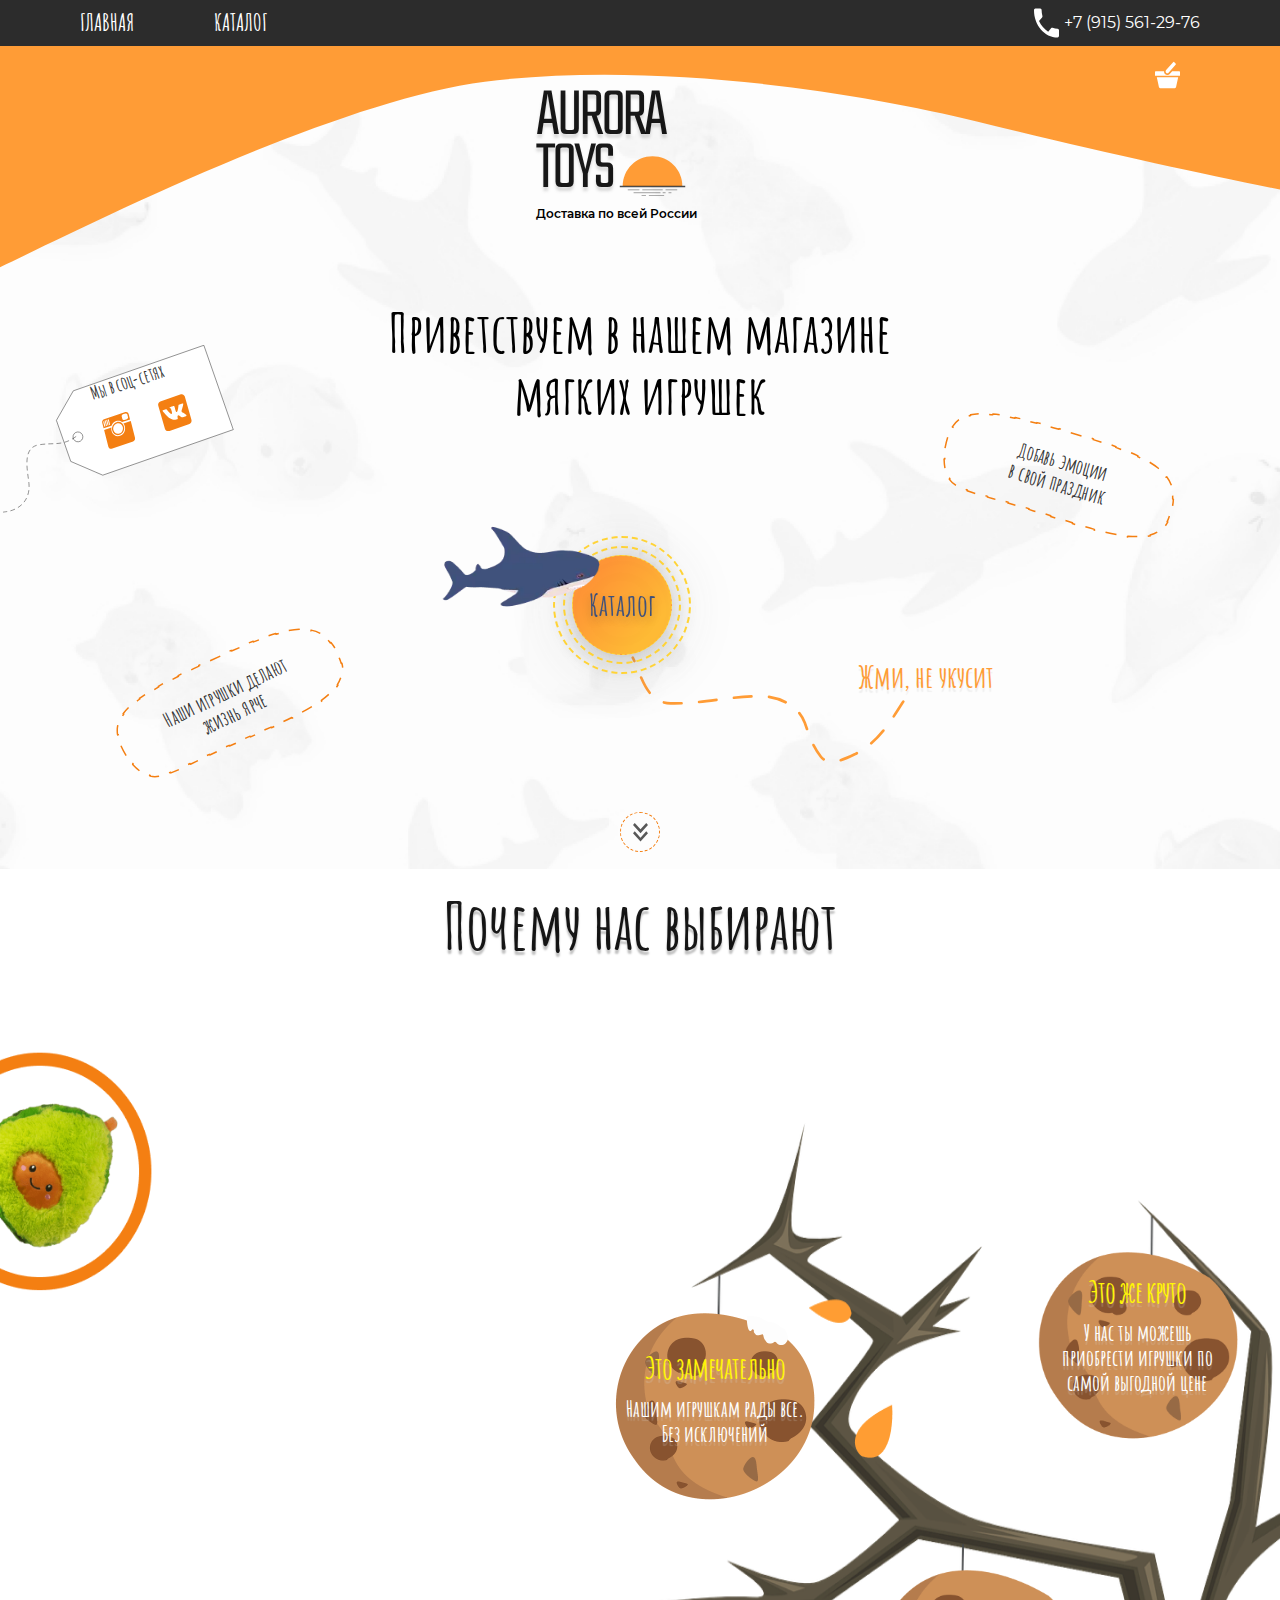
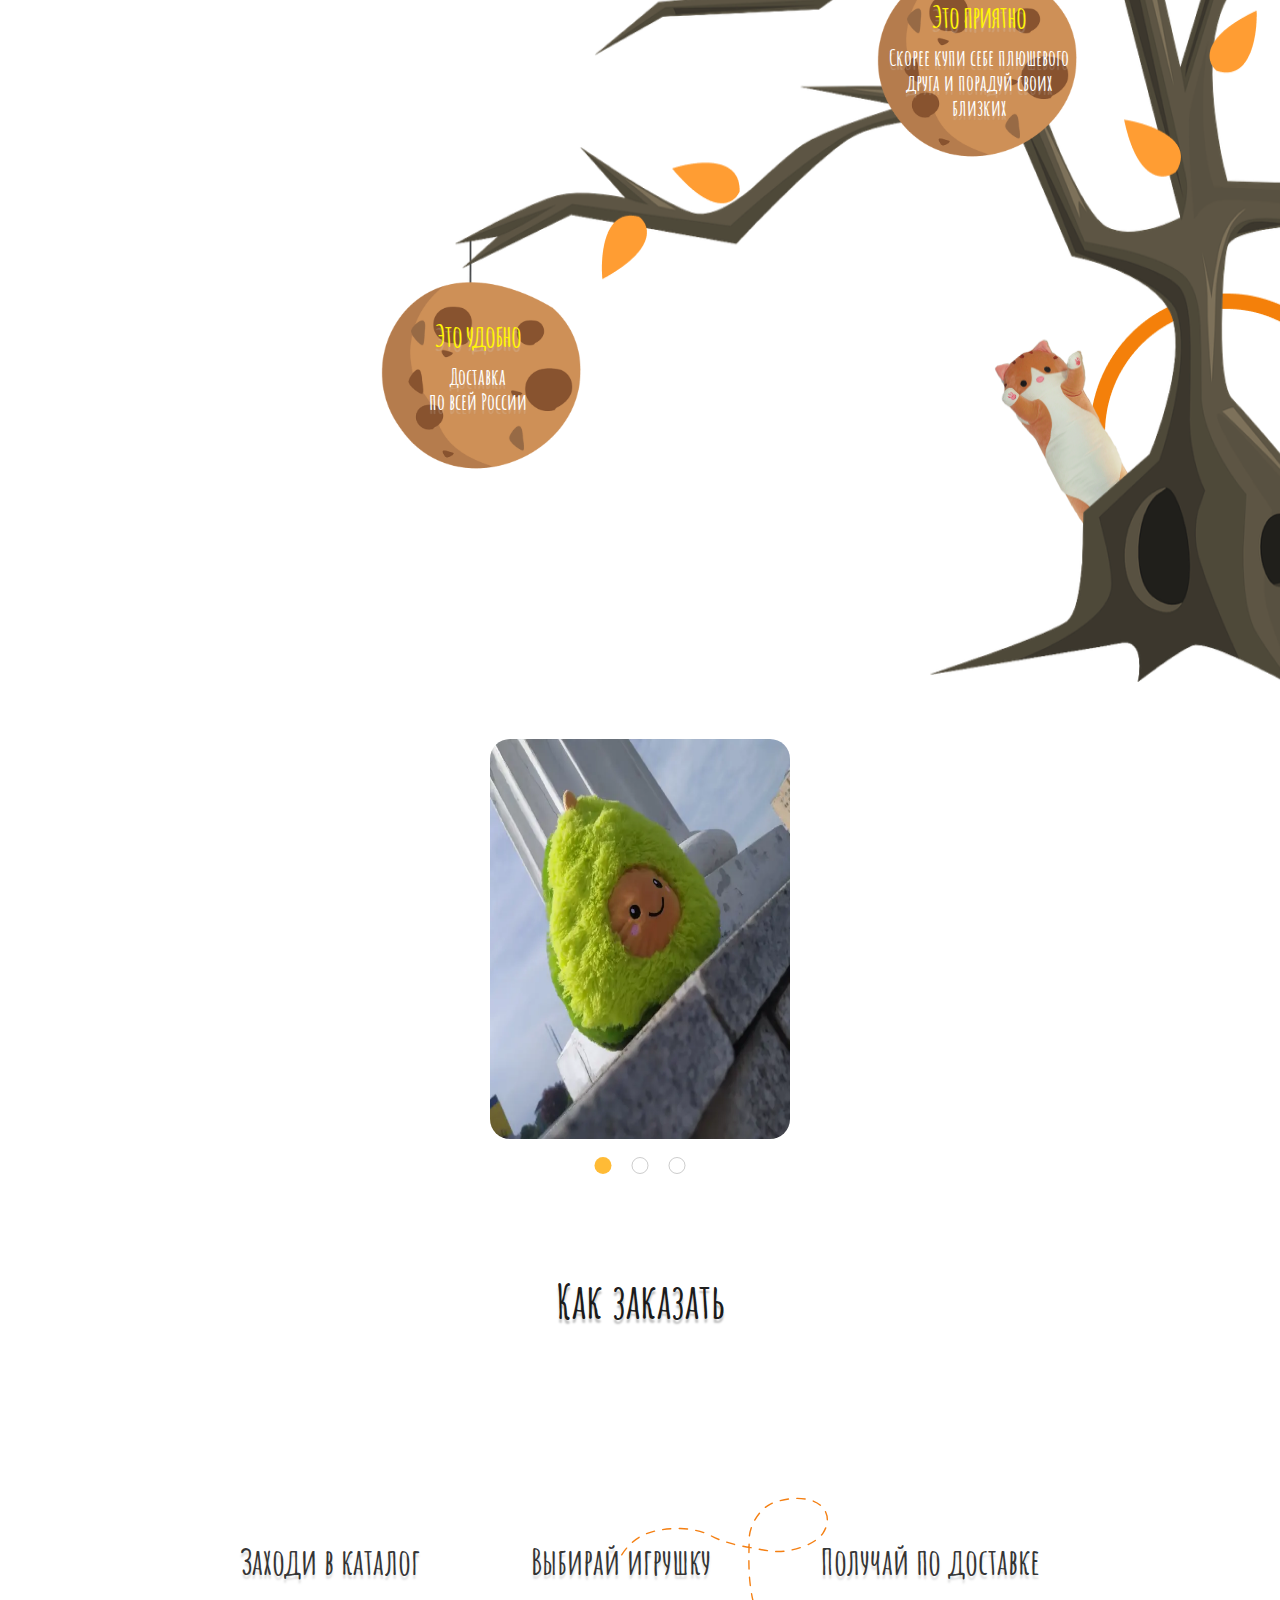
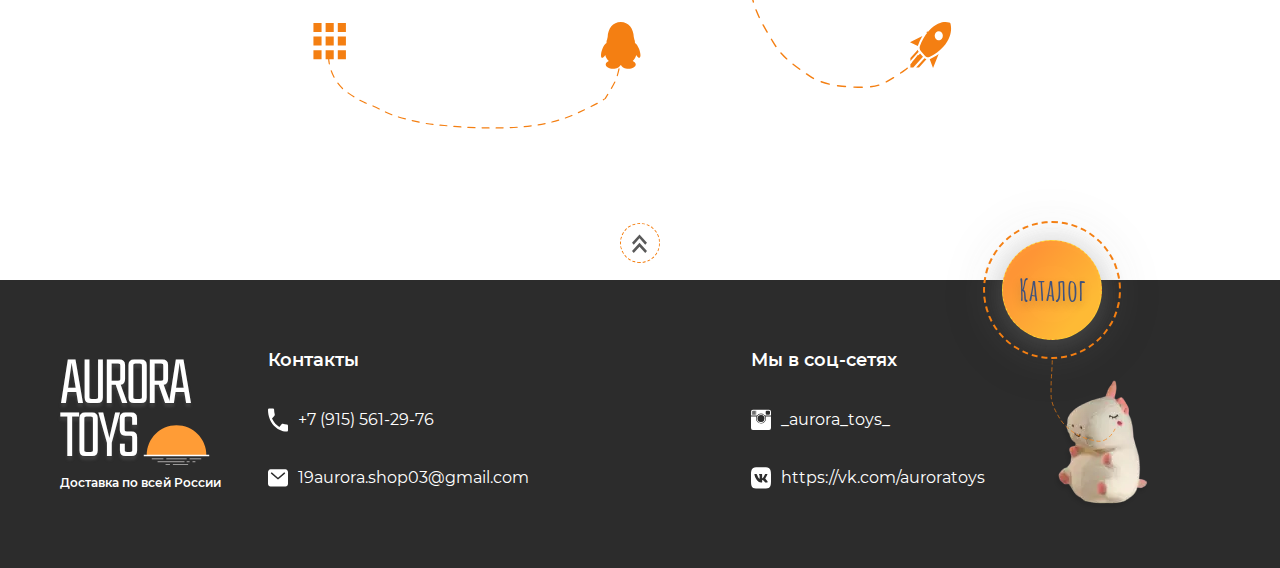
==== commit 10f81d5e: "Finished card desktop" ====
--- a/index.html
+++ b/index.html
@@ -22,7 +22,7 @@
         <div class="header__inner">
           <div class="top-menu">
             <ul class="menu-list">
-              <li class="menu__item"><a class="menu__link menu__link--active" href="index.html">Главная</a></li>
+              <li class="menu__item"><a class="menu__link" href="index.html">Главная</a></li>
               <li class="menu__item"><a class="menu__link" href="catalog.html">Каталог</a></li>
             </ul><a class="phone" href="tel:+79155612976">+7 (915) 561-29-76
               <svg width="30" height="35">
@@ -37,7 +37,12 @@
               <div class="logo__title">Aurora Toys</div>
               <div class="logo__subtitle">Доставка по всей России</div><img src="img/sun.svg" width="90" height="55" alt="Логотип">
             </div>
-            <h1 class="main-title">Приветствуем в нашем магазине мягких игрушек<img class="shark-header" src="img/shark-header@1x.png" width="202" height="132" alt="Акула"></h1><img class="header-line" src="img/header-line.svg" width="308" height="119" alt="">
+            <h1 class="main-title">Приветствуем в нашем магазине мягких игрушек
+              <picture>
+                <source srcset="img/shark-header@1x.webp, img/shark-header@2x.webp 2x" type="image/webp">
+                <source srcset="img/shark-header@1x.png, img/shark-header@2x.png 2x" type="image/png"><img class="shark-header" src="img/shark-header@1x.png" srcset="img/shark-header@2x.png" width="202" height="132" alt="Акула">
+              </picture>
+            </h1><img class="header-line" src="img/header-line.svg" width="308" height="119" alt="">
             <div class="catalog"><a class="catalog__circle" href="catalog.html">Каталог</a>
               <div class="catalog__text">Жми, не укусит</div>
             </div>
@@ -56,9 +61,24 @@
           <div class="slider-wrap">
             <div class="main-slider__title main-slider__title--desktop">Почему нас выбирают</div>
             <div class="slider owl-carousel">
-              <div class="slide"><img src="img/slide-1@1x.jpg" width="462" height="550" alt="Игрушка"></div>
-              <div class="slide"><img src="img/slide-2@1x.jpg" width="462" height="550" alt="Игрушка"></div>
-              <div class="slide"><img src="img/slide-3@1x.jpg" width="462" height="550" alt="Игрушка"></div>
+              <div class="slide">
+                <picture>
+                  <source srcset="img/slide-1@1x.webp, img/slide-1@2x.webp 2x" type="image/webp">
+                  <source srcset="img/slide-1@1x.png, img/slide-1@2x.png 2x" type="image/png"><img src="img/slide-1@1x.png" srcset="img/slide-1@2x.png" width="462" height="550" alt="Игрушка">
+                </picture>
+              </div>
+              <div class="slide">
+                <picture>
+                  <source srcset="img/slide-2@1x.webp, img/slide-2@2x.webp 2x" type="image/webp">
+                  <source srcset="img/slide-2@1x.png, img/slide-2@2x.png 2x" type="image/png"><img src="img/slide-2@1x.png" srcset="img/slide-2@2x.png" width="462" height="550" alt="Игрушка">
+                </picture>
+              </div>
+              <div class="slide">
+                <picture>
+                  <source srcset="img/slide-3@1x.webp, img/slide-3@2x.webp 2x" type="image/webp">
+                  <source srcset="img/slide-3@1x.png, img/slide-3@2x.png 2x" type="image/png"><img src="img/slide-3@1x.png" srcset="img/slide-3@2x.png" width="462" height="550" alt="Игрушка">
+                </picture>
+              </div>
             </div>
           </div>
         </div>
@@ -140,7 +160,12 @@
             </div>
           </div>
           <div class="catalog catalog--footer"><a class="catalog__circle catalog__circle--footer" href="catalog.html">Каталог</a></div>
-          <div class="fourth-col"><img class="unicorn" src="img/unicorn@1x.png" width="235" height="176" alt="Игрушка единорог"><img class="unicorn-line" src="img/unicorn-line.svg" width="92" height="116" alt=""></div>
+          <div class="fourth-col">
+            <picture>
+              <source srcset="img/unicorn@1x.webp, img/unicorn@2x.webp 2x" type="image/webp">
+              <source srcset="img/unicorn@1x.png, img/unicorn@2x.png 2x" type="image/png"><img class="unicorn" src="img/unicorn@1x.png" srcset="img/unicorn@2x.png" width="235" height="176" alt="Игрушка единорог">
+            </picture><img class="unicorn-line" src="img/unicorn-line.svg" width="92" height="116" alt="">
+          </div>
         </div>
       </footer>
     </div>
--- a/css/main.css
+++ b/css/main.css
@@ -46,6 +46,10 @@
   padding-left: 15px;
   padding-right: 15px;
   max-width: 120rem;
+}
+
+.no-scroll {
+  overflow: hidden;
 }
 
 /* Box-sizing-model */
@@ -992,7 +996,7 @@
   font-family: "Montserrat-Regular";
   font-weight: normal;
   font-style: normal;
-  font-size: 0.875rem;
+  font-size: 0.75rem;
   color: #FFFFFF;
 }
 
@@ -1001,8 +1005,8 @@
   top: 50%;
   left: -1.125rem;
   transform: translateY(-50%);
-  width: 0.9375rem;
-  height: 1.25rem;
+  width: 0.625rem;
+  height: 0.9375rem;
   fill: #fff;
 }
 
@@ -1228,6 +1232,7 @@
 
 .tree .tree-img {
   width: 18.75rem;
+  height: 25.625rem;
 }
 
 .bitten-bisquit {
@@ -1355,7 +1360,7 @@
 
 .catalog-slider .catalog-slide {
   position: relative;
-  width: 17.5rem;
+  width: 16.5625rem;
   height: 25.9375rem;
   display: flex;
   flex-direction: column;
@@ -1364,6 +1369,7 @@
   box-shadow: 0px 5px 13px rgba(120, 118, 118, 0.25);
   border-radius: 1.25rem;
   transition: all 0.5s ease-out;
+  margin-left: 0.3125rem;
 }
 
 .catalog-slider .catalog-slide:hover {
@@ -1380,6 +1386,10 @@
   color: #F47F12;
 }
 
+.catalog-slider .catalog-slide__title--shark {
+  margin-top: -1.5625rem;
+}
+
 .catalog-slider .catalog-slide__price {
   font-family: "AmaticSC-Bold";
   font-weight: normal;
@@ -1428,7 +1438,7 @@
   bottom: 0;
   display: flex;
   width: 100%;
-  height: 5.9375rem;
+  height: 4.375rem;
 }
 
 .catalog-slider .catalog-slide .details-btn,
@@ -1441,6 +1451,7 @@
   font-weight: normal;
   font-style: normal;
   font-size: 1.125rem;
+  cursor: pointer;
 }
 
 .catalog-slider .catalog-slide .details-btn {
@@ -1462,13 +1473,9 @@
 }
 
 .catalog-slider .shark-toy {
-  margin-top: -7.1875rem;
-  width: 30.375rem;
-  height: 22.125rem;
-}
-
-.catalog-slider .shark-toy + .catalog-slide__title {
-  margin-top: -4.875rem;
+  margin-top: -5.9375rem;
+  width: 17.5rem;
+  height: 17.5rem;
 }
 
 .catalog-slider .lama-toy {
@@ -1493,6 +1500,125 @@
   width: 18.25rem;
   height: 15.0625rem;
   margin: -9.0625rem 0 4.0625rem 0;
+}
+
+.overlay {
+  display: none;
+  position: fixed;
+  z-index: 4000;
+  top: 0;
+  bottom: 0;
+  left: 0;
+  right: 0;
+  background: rgba(0, 0, 0, 0.84);
+}
+
+.overlay--active {
+  display: block;
+}
+
+.card {
+  display: none;
+  position: fixed;
+  z-index: 5000;
+  top: 50%;
+  left: 50%;
+  transform: translate(-50%, -50%);
+  width: 54.375rem;
+  display: flex;
+  justify-content: space-between;
+  padding: 1.25rem 0 0 3.75rem;
+  background: #fff;
+}
+
+.card .left-col,
+.card .right-col {
+  width: 50%;
+}
+
+.card .toy-title {
+  margin: 4.125rem 4.375rem 4.25rem 0;
+  text-align: center;
+  font-family: "Montserrat-Regular";
+  font-weight: normal;
+  font-style: normal;
+  font-size: 1.875rem;
+  line-height: 80%;
+  color: #000000;
+}
+
+.card .img-list {
+  display: flex;
+  margin-bottom: 2.4375rem;
+}
+
+.card .img__item {
+  width: 4.0625rem;
+  height: 4.0625rem;
+  overflow: hidden;
+  cursor: pointer;
+}
+
+.card .img__item:not(:last-child) {
+  margin-right: 2.375rem;
+}
+
+.card .img__item-big {
+  width: 20.8125rem;
+  height: 19.4375rem;
+  margin-bottom: 3.1875rem;
+  overflow: hidden;
+  cursor: pointer;
+}
+
+.card .to-cart-btn {
+  height: 4.9375rem;
+  display: flex;
+  flex-direction: column;
+  justify-content: center;
+  align-items: center;
+  font-family: "Montserrat-SemiBold";
+  font-weight: 600;
+  font-style: normal;
+  font-size: 1.25rem;
+  line-height: 50%;
+  text-align: center;
+  color: #FFFFFF;
+  background: #FF9C36;
+  cursor: pointer;
+}
+
+.card .card-close {
+  position: absolute;
+  right: 1.25rem;
+  top: 1.25rem;
+  width: 2rem;
+  height: 2rem;
+  opacity: 0.3;
+  transition: all 0.5s ease-out;
+  cursor: pointer;
+}
+
+.card .card-close:hover {
+  opacity: 1;
+}
+
+.card .card-close::before,
+.card .card-close::after {
+  position: absolute;
+  left: 0.9375rem;
+  content: "";
+  height: 2.0625rem;
+  width: 0.125rem;
+  background-color: #333;
+}
+
+.card .card-close:before {
+  transform: rotate(45deg);
+}
+
+.card .card-close:after {
+  transform: rotate(-45deg);
 }
 
 @media screen and (min-width: 320px) {
@@ -1552,6 +1678,7 @@
 
   .tree .tree-img {
     width: 25rem;
+    height: 34.75rem;
   }
 
   .bitten-bisquit {
@@ -1685,7 +1812,7 @@
   }
 
   .top-menu .phone svg {
-    left: -2.5rem;
+    left: -1.5625rem;
     width: 1.25rem;
     height: 1.5625rem;
   }
@@ -1734,6 +1861,7 @@
 
   .tree .tree-img {
     width: 31.25rem;
+    height: 43.4375rem;
   }
 
   .bitten-bisquit {
@@ -1882,6 +2010,7 @@
 
   .tree .tree-img {
     width: 43.75rem;
+    height: 59.875rem;
   }
 
   .bitten-bisquit {
@@ -2064,7 +2193,7 @@
   }
 
   .slider-section {
-    background-image: url(../img/avokado.png);
+    background-image: url(../img/avokado@1x.png);
     background-repeat: no-repeat;
     background-position: 0% 10%;
     background-size: 180px 268px;
@@ -2158,10 +2287,11 @@
   }
 
   .top-menu .phone {
-    font-size: 1.5rem;
+    font-size: 1rem;
   }
 
   .top-menu .phone svg {
+    left: -1.875rem;
     width: 1.5625rem;
     height: 1.875rem;
   }
@@ -2225,6 +2355,7 @@
 
   .tree .tree-img {
     width: 52.5rem;
+    height: 72.875rem;
   }
 
   .bitten-bisquit {
@@ -2299,6 +2430,7 @@
   }
 
   .catalog-slider .catalog-slide {
+    margin-left: 0.625rem;
     height: 26.875rem;
   }
 
@@ -2313,6 +2445,12 @@
   .catalog-slider .catalog-slide .details-btn,
   .catalog-slider .catalog-slide .to-cart-btn {
     font-size: 1.25rem;
+  }
+}
+
+@media (min-width: 1024px) and (-webkit-min-device-pixel-ratio: 2), (min-width: 1024px) and (min-resolution: 192dpi) {
+  .slider-section {
+    background-image: url(../img/avokado@2x.png);
   }
 }
 
@@ -2371,6 +2509,7 @@
 
   .tree .tree-img {
     width: 43.75rem;
+    height: 59.75rem;
   }
 
   .bitten-bisquit {
@@ -2423,11 +2562,12 @@
 
   .catalog-slider-wrap {
     width: 62.5rem;
-    height: 39.0625rem;
+    height: 40.625rem;
   }
 
   .catalog-slider .catalog-slide {
     height: 29.375rem;
+    margin-left: 1.25rem;
   }
 
   .catalog-slider .catalog-slide:hover {
@@ -2441,13 +2581,9 @@
   }
 
   .catalog-slider .shark-toy {
-    margin-top: -9.0625rem;
-    width: 33.125rem;
-    height: 24.875rem;
-  }
-
-  .catalog-slider .shark-toy + .catalog-slide__title {
-    margin-top: -3.625rem;
+    margin-top: -8rem;
+    width: 21.875rem;
+    height: 21.875rem;
   }
 
   .catalog-slider .lama-toy {
@@ -2472,6 +2608,12 @@
     width: 21rem;
     height: 17.8125rem;
     margin: -11.4375rem 0 5.8125rem 0;
+  }
+}
+
+@media (min-width: 1365px) and (-webkit-min-device-pixel-ratio: 2), (min-width: 1365px) and (min-resolution: 192dpi) {
+  .slider-section {
+    background-image: url(../img/avokado@2x.png);
   }
 }
 
@@ -2542,7 +2684,6 @@
 
   .slider-section {
     padding-top: 0;
-    background-image: url(../img/avokado.png);
     background-repeat: no-repeat;
     background-position: 0% 430px;
     background-size: 220px 308px;
@@ -2603,12 +2744,12 @@
   }
 
   .top-menu .phone {
-    font-size: 1.75rem;
+    font-size: 1.125rem;
   }
 
   .top-menu .phone svg {
-    width: 1.875rem;
-    height: 2.1875rem;
+    width: 1.25rem;
+    height: 1.5625rem;
   }
 
   .logo {
@@ -2679,6 +2820,12 @@
   }
 }
 
+@media (min-width: 1440px) and (-webkit-min-device-pixel-ratio: 2), (min-width: 1440px) and (min-resolution: 192dpi) {
+  .slider-section {
+    background-image: url(../img/avokado@2x.png);
+  }
+}
+
 @media (min-width: 1500px) {
   .footer .col__title {
     font-size: 1.75rem;
@@ -2693,15 +2840,15 @@
   }
 
   .catalog-slider-main-wrap .next {
-    left: 1.5625rem;
+    left: 0.625rem;
   }
 
   .catalog-slider-main-wrap .prev {
-    right: 1.5625rem;
+    right: 0.625rem;
   }
 
   .catalog-slider-wrap {
-    width: 85.1875rem;
+    width: 87.5rem;
     height: 50rem;
     margin: 0 auto 12.5rem auto;
   }
@@ -2713,6 +2860,7 @@
   .catalog-slider .catalog-slide {
     width: 23.9375rem;
     height: 35.1875rem;
+    margin-left: 1.5625rem;
   }
 
   .catalog-slider .catalog-slide__title {
@@ -2727,6 +2875,7 @@
 
   .tree .tree-img {
     width: auto;
+    height: 71.25rem;
   }
 
   .bitten-bisquit {
@@ -2798,6 +2947,26 @@
     font-size: 1.5rem;
     line-height: 2.5rem;
   }
+
+  .catalog-slider-main-wrap .next {
+    left: 1.5625rem;
+  }
+
+  .catalog-slider .catalog-slide__title--shark {
+    margin-top: -5rem;
+  }
+
+  .catalog-slider .shark-toy {
+    margin-top: -7.5rem;
+    width: 33.125rem;
+    height: 24.875rem;
+  }
+}
+
+@media (min-width: 1925px) {
+  .catalog-slider-main-wrap .prev {
+    right: 1.5625rem;
+  }
 }
 
 @media (-webkit-min-device-pixel-ratio: 2), (min-resolution: 192dpi) {
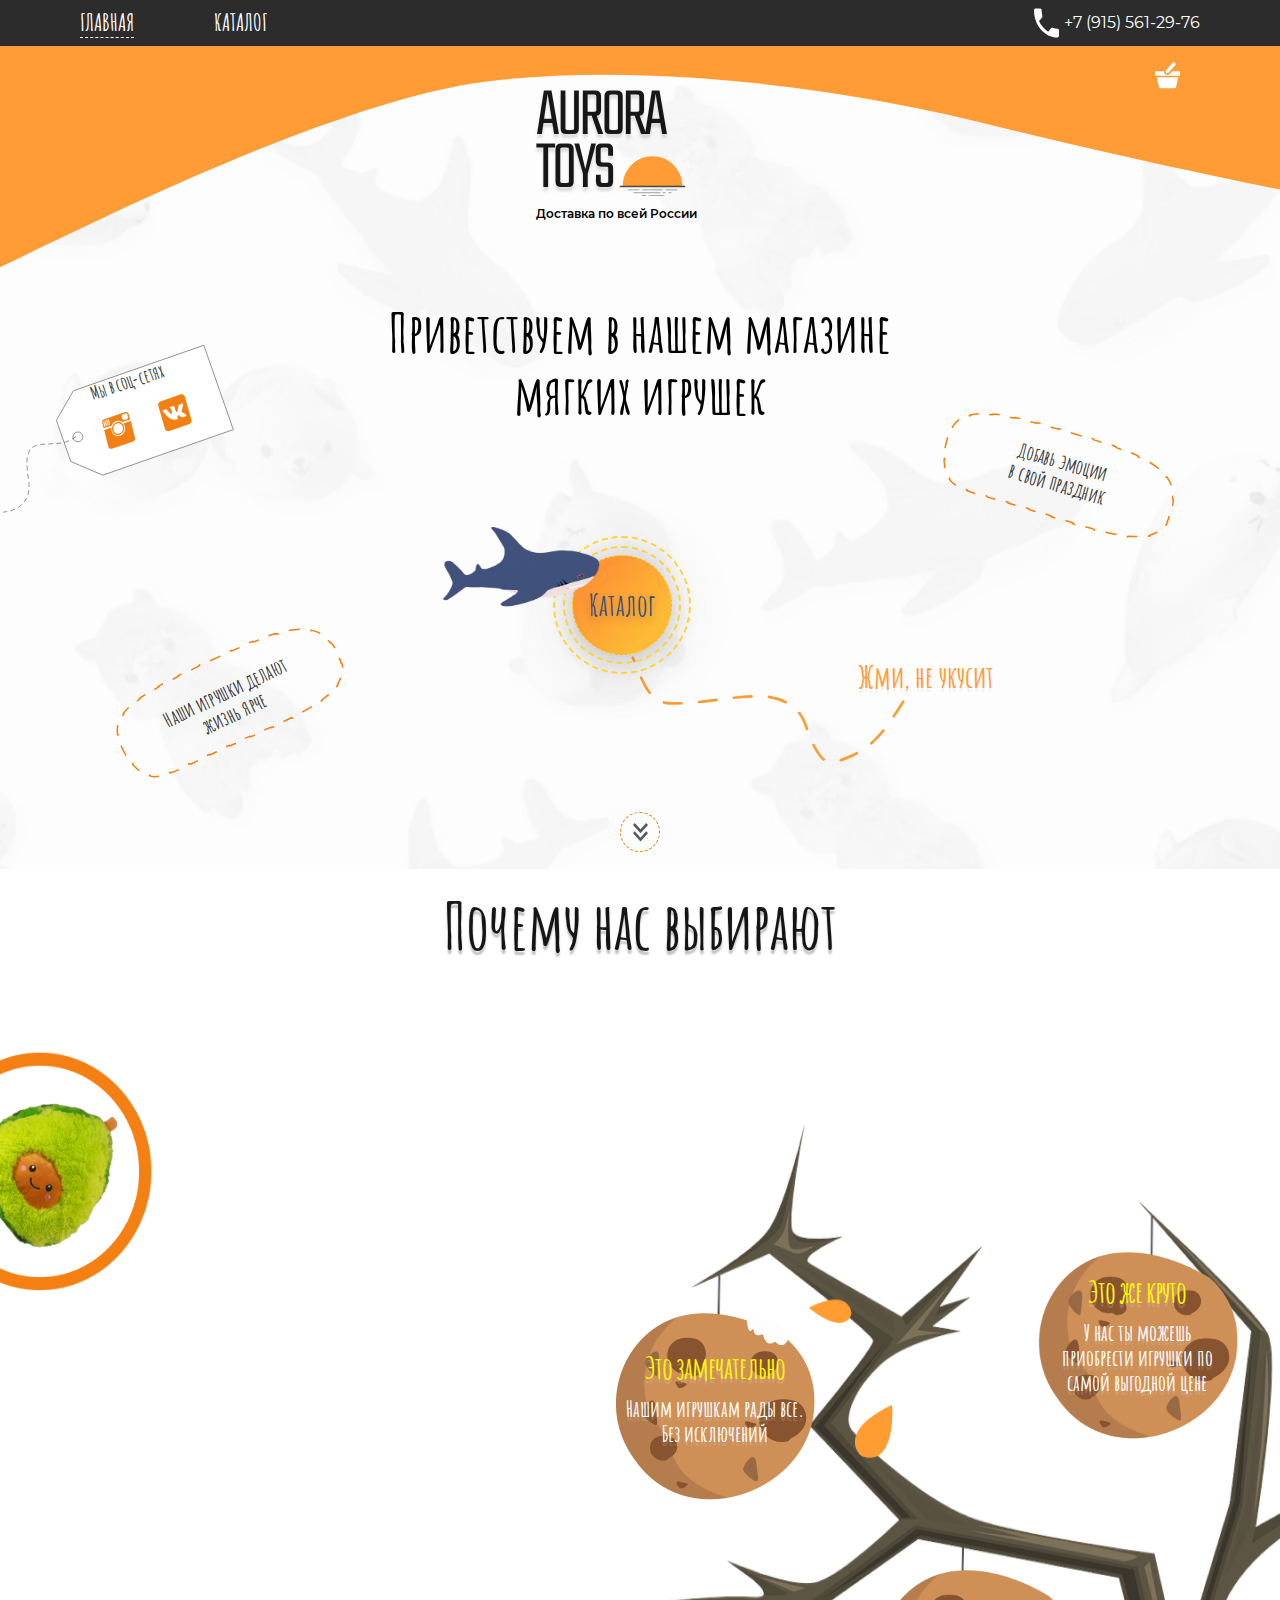
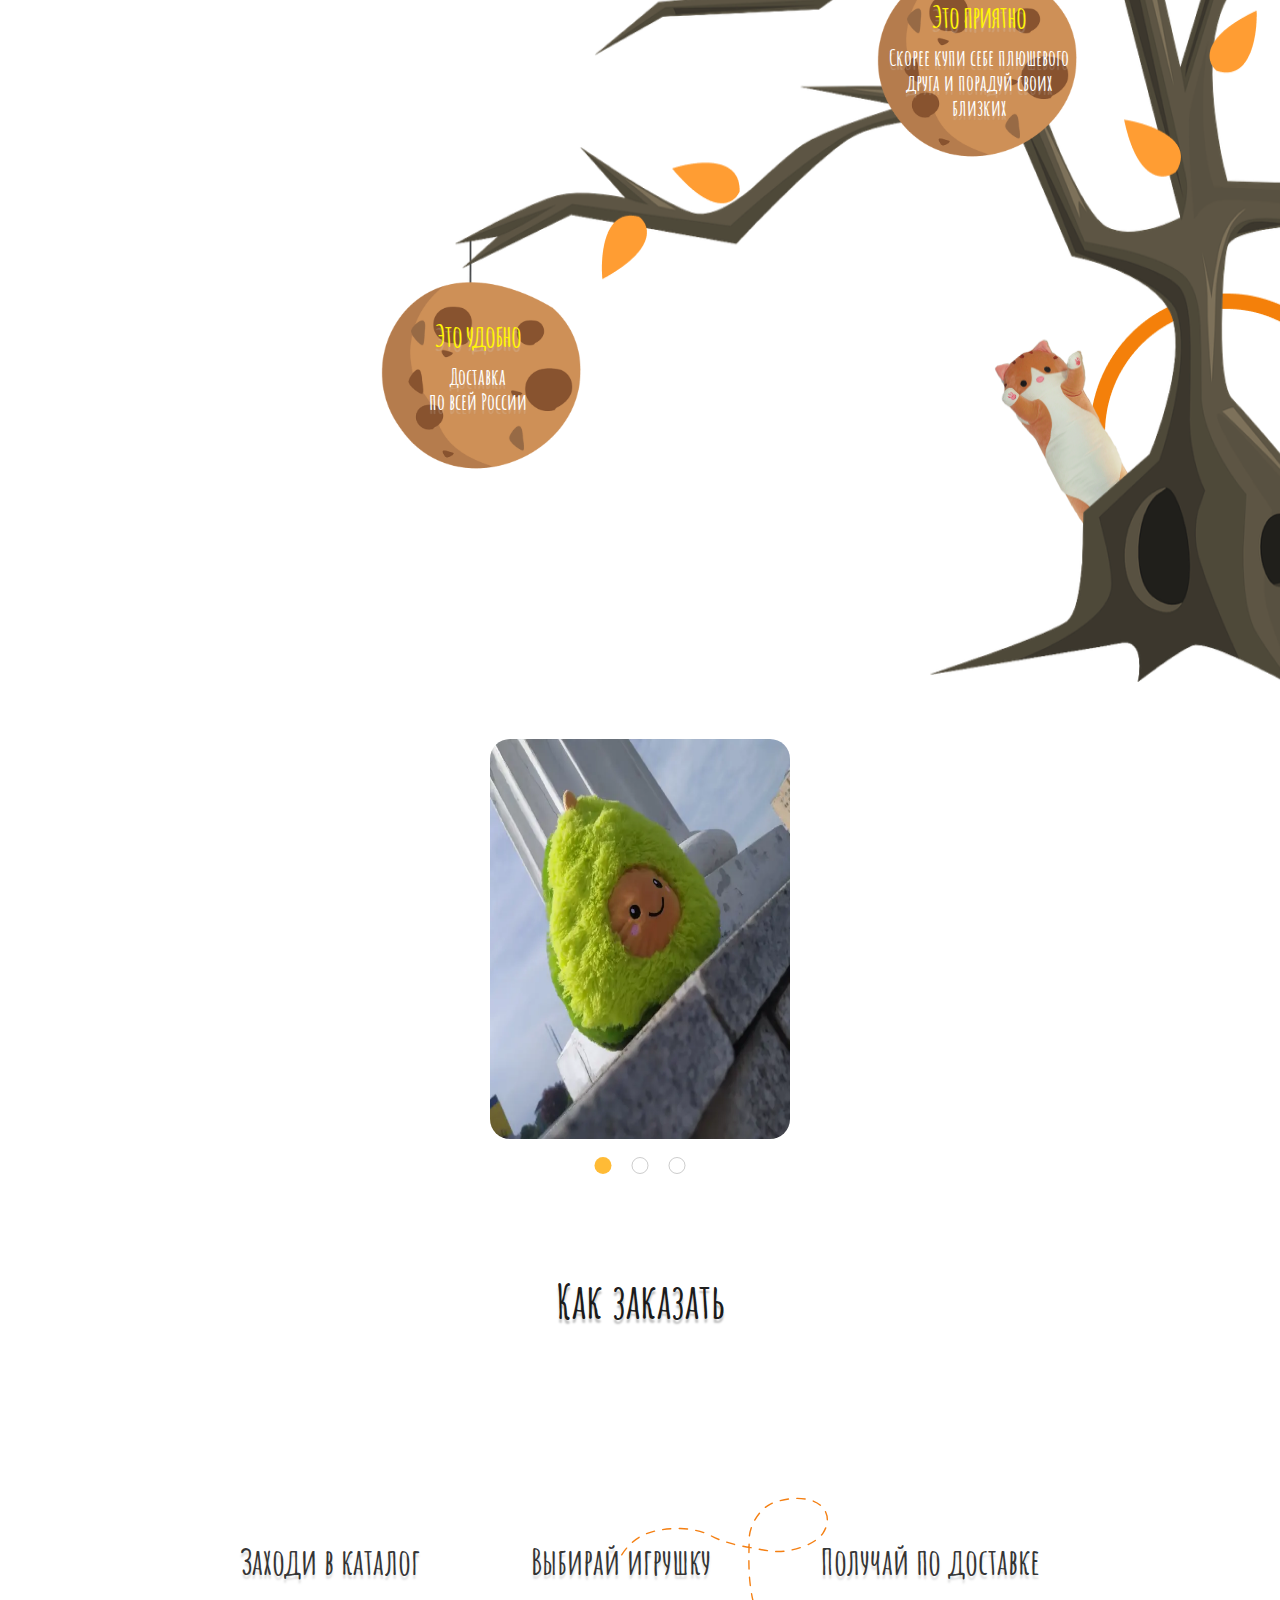
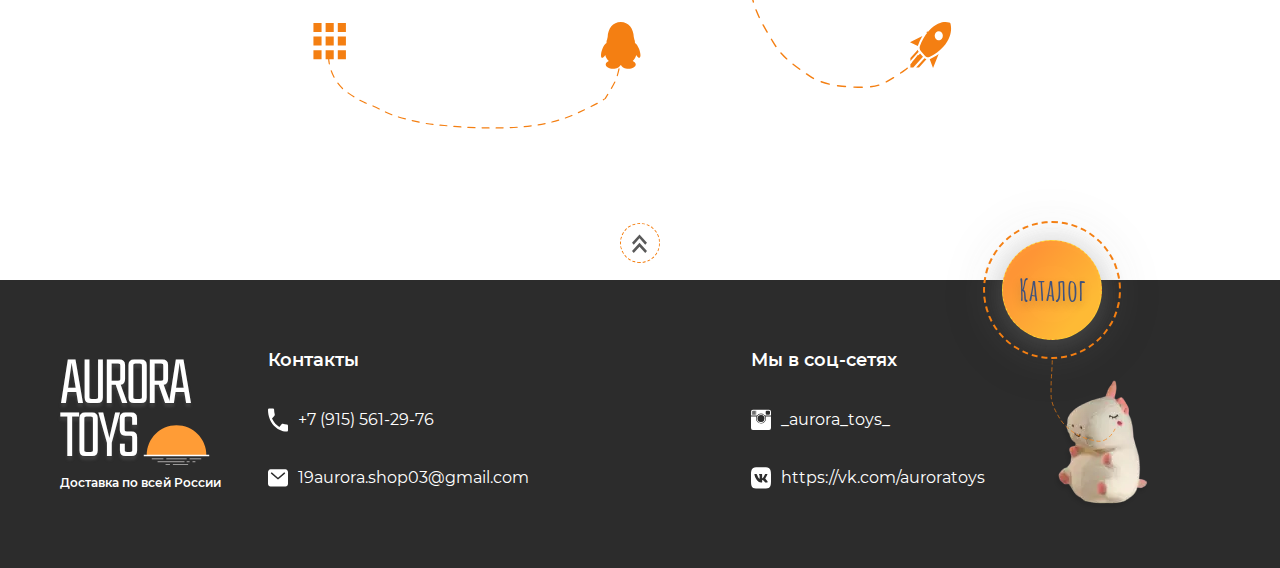
==== commit 64f4784d: "Finished cards js desktop" ====
--- a/index.html
+++ b/index.html
@@ -22,7 +22,7 @@
         <div class="header__inner">
           <div class="top-menu">
             <ul class="menu-list">
-              <li class="menu__item"><a class="menu__link" href="index.html">Главная</a></li>
+              <li class="menu__item"><a class="menu__link menu__link--active" href="index.html">Главная</a></li>
               <li class="menu__item"><a class="menu__link" href="catalog.html">Каталог</a></li>
             </ul><a class="phone" href="tel:+79155612976">+7 (915) 561-29-76
               <svg width="30" height="35">
--- a/css/main.css
+++ b/css/main.css
@@ -1506,7 +1506,7 @@
   display: none;
   position: fixed;
   z-index: 4000;
-  top: 0;
+  top: 3.25rem;
   bottom: 0;
   left: 0;
   right: 0;
@@ -1527,13 +1527,17 @@
   width: 54.375rem;
   display: flex;
   justify-content: space-between;
-  padding: 1.25rem 0 0 3.75rem;
+  padding: 1.25rem 0 0 0;
   background: #fff;
 }
 
 .card .left-col,
 .card .right-col {
   width: 50%;
+}
+
+.card .left-col__inner {
+  padding-left: 3.8125rem;
 }
 
 .card .toy-title {
@@ -1571,6 +1575,7 @@
   cursor: pointer;
 }
 
+.card .to-catalog-btn,
 .card .to-cart-btn {
   height: 4.9375rem;
   display: flex;
@@ -1583,9 +1588,12 @@
   font-size: 1.25rem;
   line-height: 50%;
   text-align: center;
+  cursor: pointer;
+}
+
+.card .to-cart-btn {
   color: #FFFFFF;
   background: #FF9C36;
-  cursor: pointer;
 }
 
 .card .card-close {
@@ -1621,6 +1629,100 @@
   transform: rotate(-45deg);
 }
 
+.card .toy-info {
+  width: 19.5rem;
+  margin: 6rem 0 2.125rem 0;
+}
+
+.card .toy-size,
+.card .toy-material,
+.card .toy-wadding {
+  display: flex;
+  justify-content: space-between;
+  font-family: "Montserrat-Regular";
+  font-weight: normal;
+  font-style: normal;
+  font-size: 1.125rem;
+  line-height: 80%;
+  color: rgba(0, 0, 0, 0.65);
+}
+
+.card .toy-size,
+.card .toy-material {
+  margin-bottom: 1.3125rem;
+}
+
+.card .toy-description {
+  width: 20.1875rem;
+  margin-bottom: 3rem;
+  font-family: "Montserrat-Regular";
+  font-weight: normal;
+  font-style: normal;
+  font-size: 1.125rem;
+  line-height: 96%;
+  color: #000;
+}
+
+.card .price-block {
+  display: flex;
+  align-items: center;
+}
+
+.card .toy-count {
+  width: 4.0625rem;
+  min-height: 1.75rem;
+  margin: 1.75rem 3.8125rem 1.25rem 0;
+  display: flex;
+  justify-content: space-between;
+  border: 1px solid rgba(0, 0, 0, 0.4);
+}
+
+.card .count-arrows {
+  display: flex;
+  justify-content: space-between;
+  align-items: center;
+  padding: 0 0.375rem;
+  min-width: 2.5rem;
+  min-height: 1.75rem;
+}
+
+.card .count__arrow-left,
+.card .count__arrow-right {
+  font-weight: bold;
+  cursor: pointer;
+}
+
+.card .toy__number {
+  min-height: 1.5625rem;
+  display: flex;
+  justify-content: center;
+  align-items: center;
+  padding: 0.3125rem 0.5rem;
+  background: #000;
+  color: #fff;
+}
+
+.card .price {
+  margin-top: 0.625rem;
+  font-family: "Montserrat-Regular";
+  font-weight: normal;
+  font-style: normal;
+  font-size: 1.75rem;
+  line-height: 80%;
+  color: #FF8718;
+}
+
+.card .to-catalog-btn {
+  position: absolute;
+  bottom: 0;
+  left: 0;
+  width: 50%;
+  color: rgba(0, 0, 0, 0.7);
+  background: #FFFFFF;
+  border: 1px solid rgba(0, 0, 0, 0.15);
+  cursor: pointer;
+}
+
 @media screen and (min-width: 320px) {
   .container-fluid {
     padding-left: 6px;
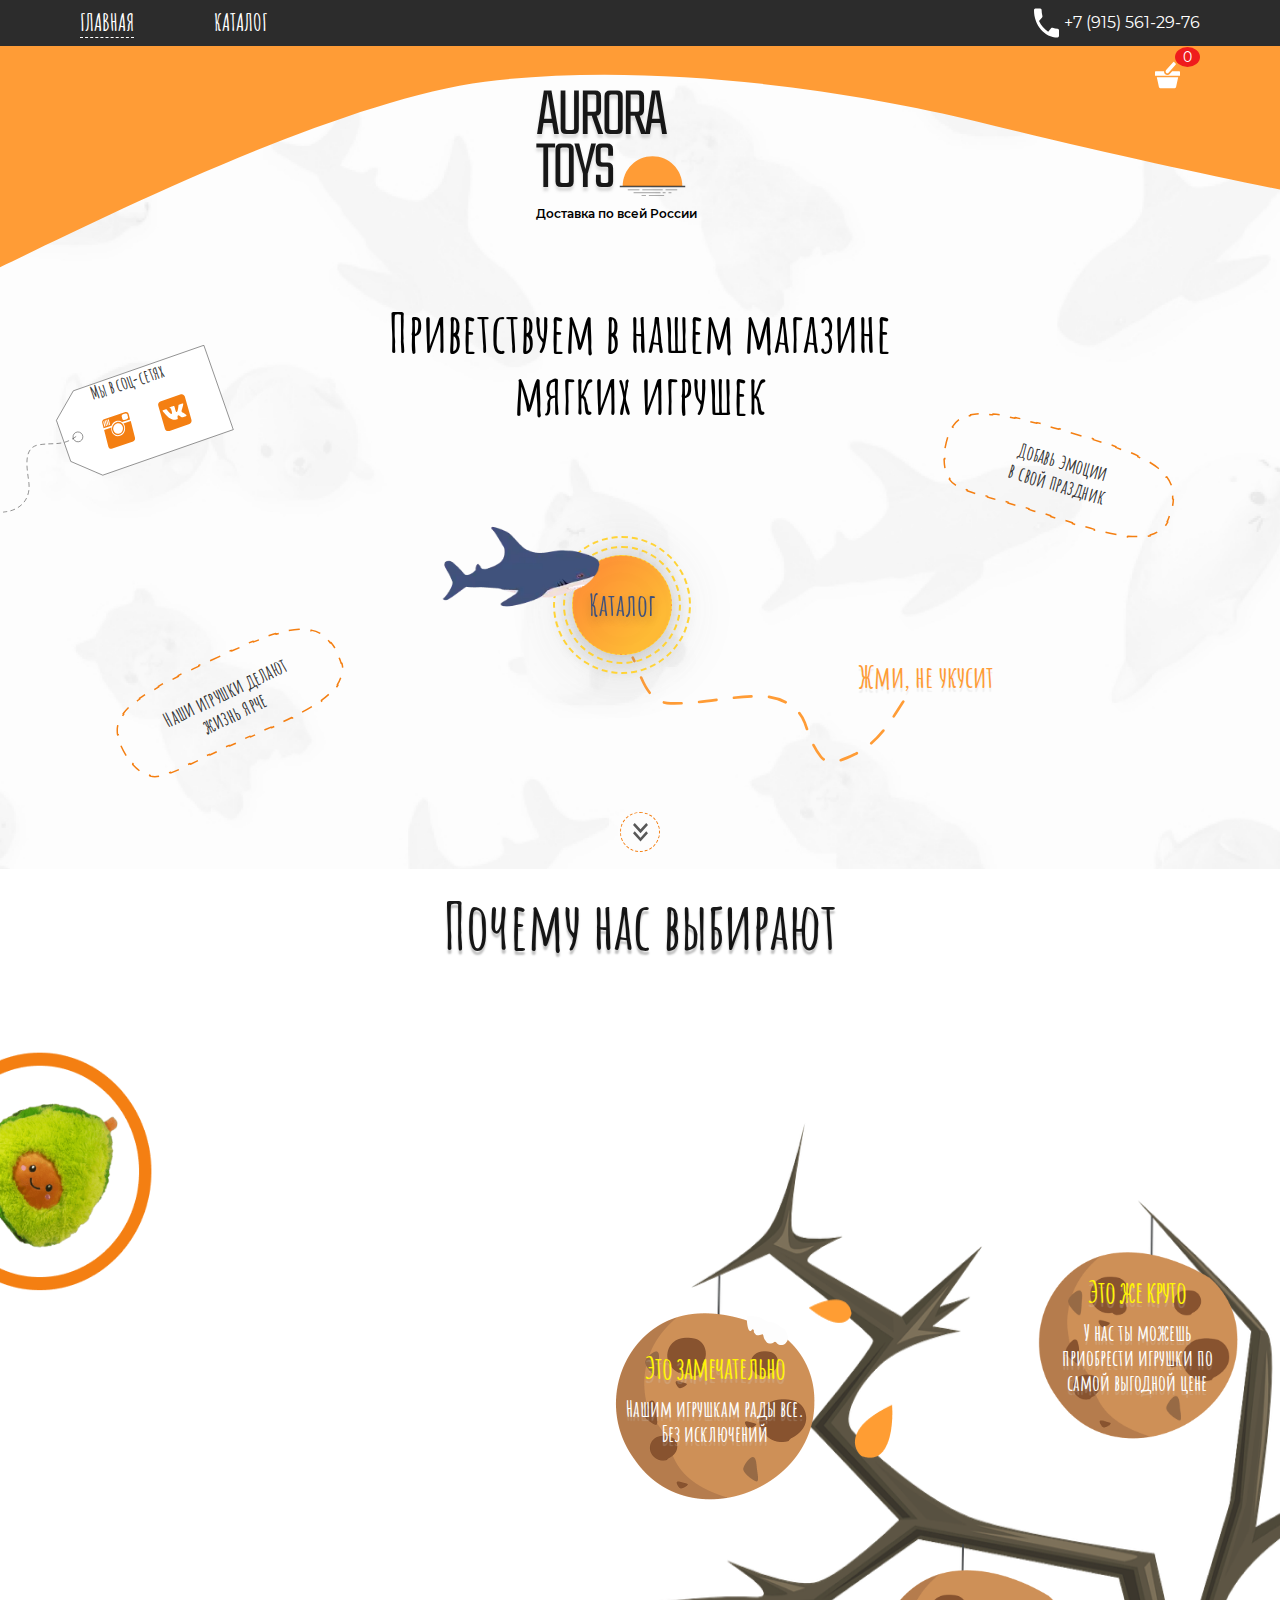
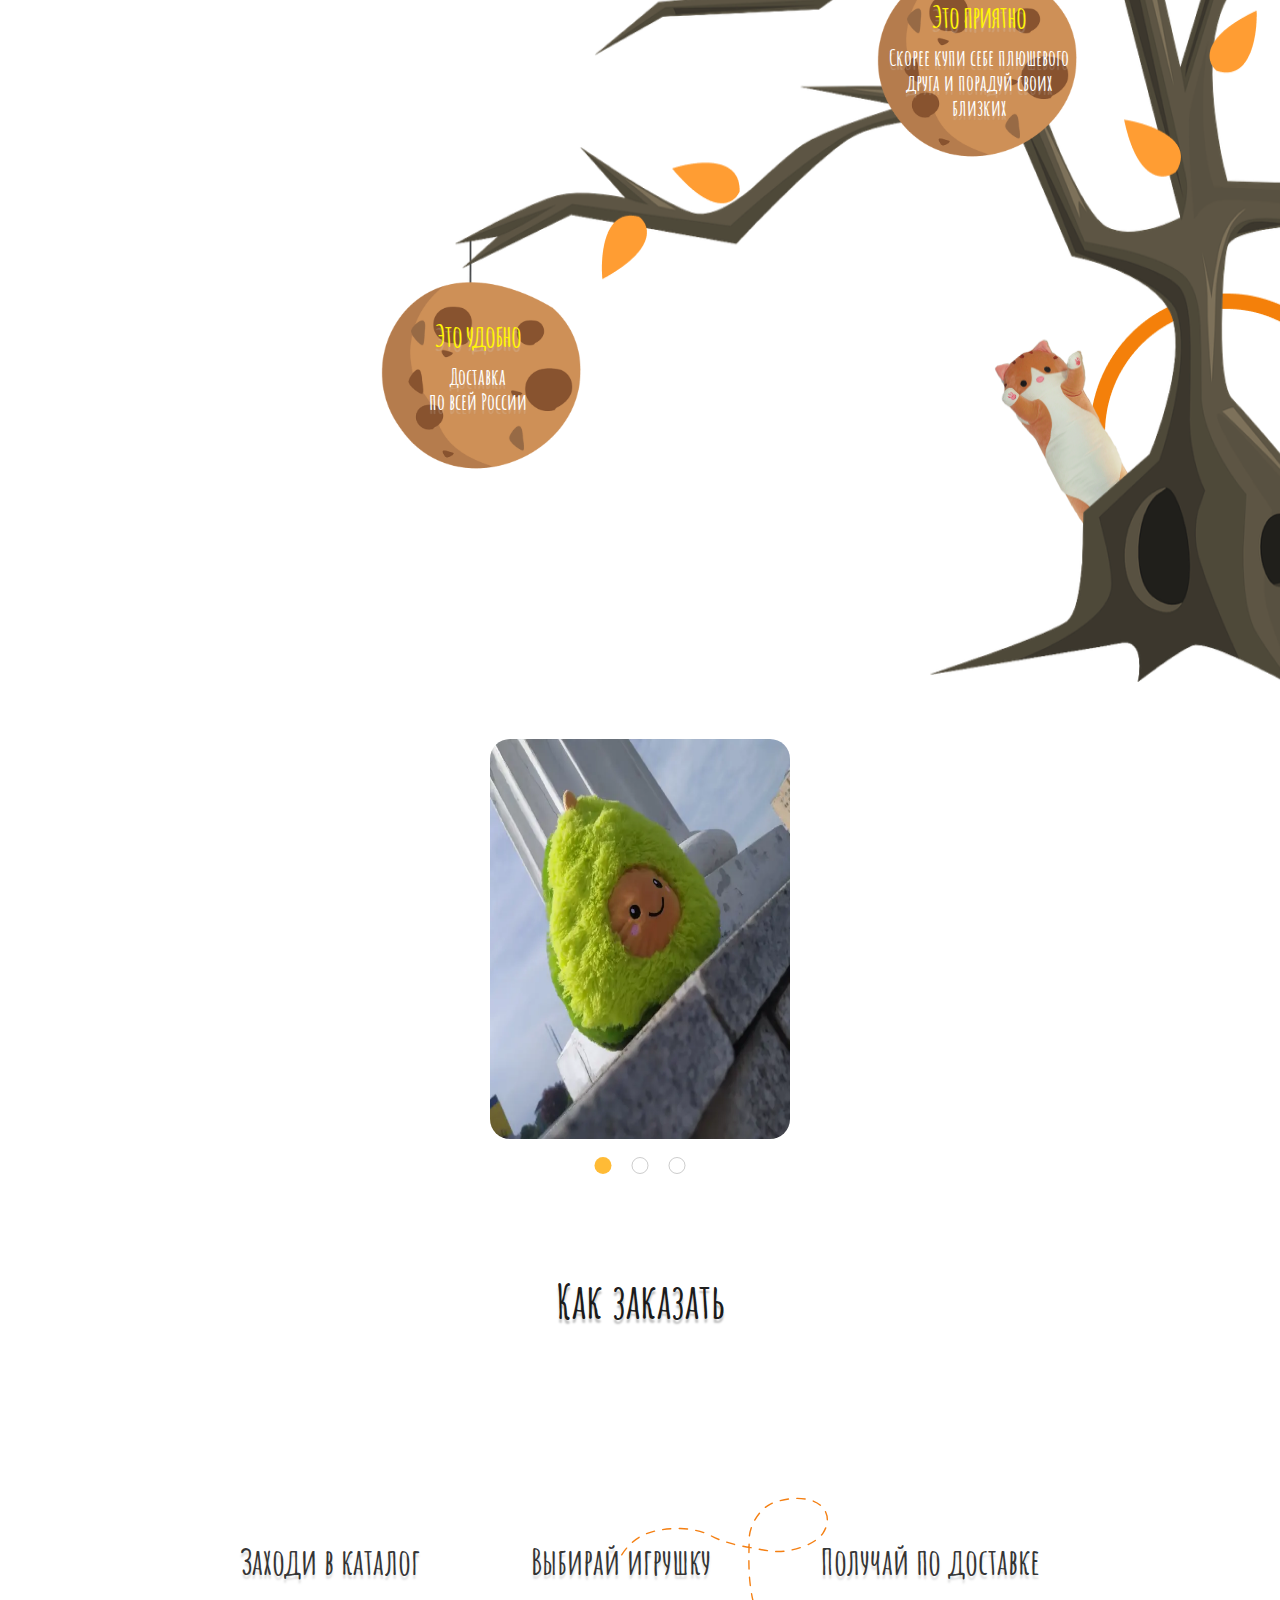
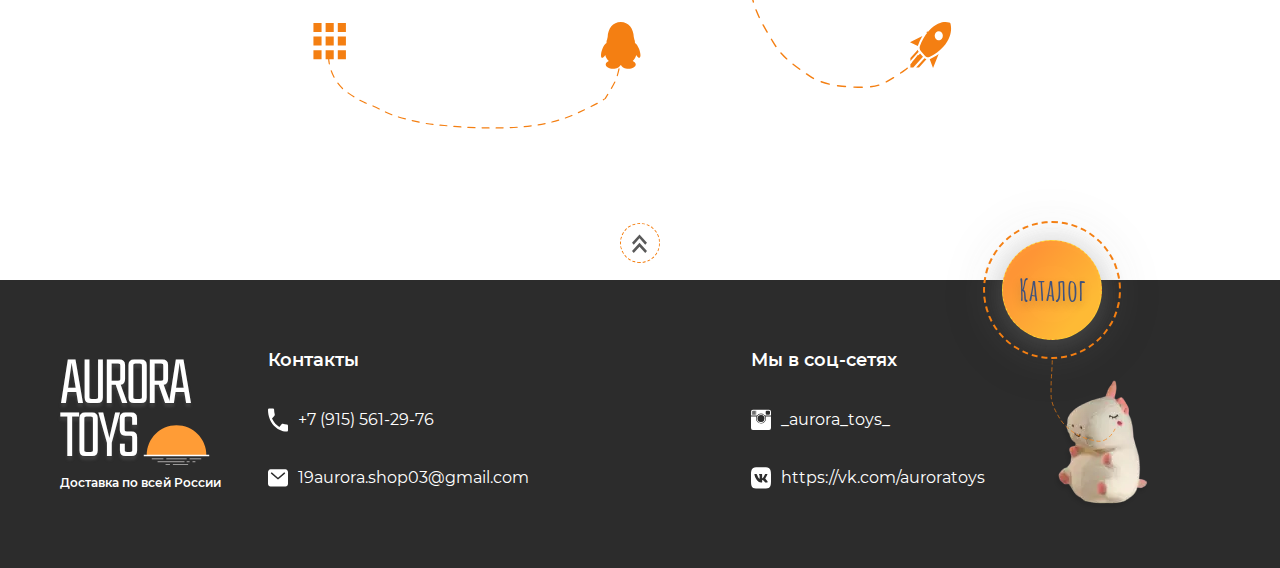
==== commit 206358ef: "Finished cart js" ====
--- a/index.html
+++ b/index.html
@@ -28,10 +28,10 @@
               <svg width="30" height="35">
                 <use xlink:href="img/icons/sprite.svg#phone"> </use>
               </svg></a>
-          </div><a class="cart-link" href="#">
+          </div><a class="cart-link" href="cart.html">
             <svg class="cart" width="33" height="35">
-              <use xlink:href="img/icons/sprite.svg#cart"> </use>
-            </svg></a>
+              <use xlink:href="img/icons/sprite.svg#cart"></use>
+            </svg><span class="cart__num">0</span></a>
           <div class="header-content">
             <div class="logo">
               <div class="logo__title">Aurora Toys</div>
--- a/css/main.css
+++ b/css/main.css
@@ -627,6 +627,31 @@
   flex-direction: column;
 }
 
+.cart__link {
+  position: relative;
+}
+
+.cart__num {
+  position: absolute;
+  content: "";
+  z-index: 3000;
+  top: 2.3125rem;
+  right: 2.1875rem;
+  padding: 0.5rem 0.5rem;
+  display: flex;
+  justify-content: center;
+  align-items: center;
+  font-family: "Montserrat-Regular";
+  font-weight: normal;
+  font-style: normal;
+  font-size: 0.875rem;
+  line-height: 100%;
+  color: #FFFFFF;
+  height: 1.25rem;
+  border-radius: 50%;
+  background: #EF1C1C;
+}
+
 .cart {
   position: absolute;
   z-index: 1000;
@@ -742,8 +767,8 @@
 }
 
 .socials-list .vk {
-  width: 1.375rem;
-  height: 1.625rem;
+  width: 1.125rem;
+  height: 1.3125rem;
   background-image: url(../img/vk.svg);
   background-repeat: no-repeat;
   background-position: center;
@@ -953,6 +978,136 @@
   display: none;
 }
 
+.header-cart {
+  min-height: 100vh;
+}
+
+.header-cart .logo {
+  margin-bottom: 1.25rem;
+}
+
+.back-arrow {
+  position: absolute;
+  z-index: 2000;
+  top: 2.9375rem;
+  left: 2.3125rem;
+  font-family: "AmaticSC-Bold";
+  font-weight: normal;
+  font-style: normal;
+  font-size: 0.875rem;
+  line-height: 50%;
+  text-align: center;
+  color: #FFFCFC;
+}
+
+.back-arrow svg {
+  position: absolute;
+  top: 50%;
+  left: -0.9375rem;
+  transform: translateY(-50%);
+  width: 0.75rem;
+  height: 0.75rem;
+  fill: #fff;
+}
+
+.form {
+  display: none;
+  position: absolute;
+  z-index: 5000;
+  top: 50%;
+  left: 50%;
+  transform: translate(-50%, -50%);
+  width: 18.75rem;
+  padding: 0.625rem;
+  background: #fff;
+}
+
+.form--active {
+  display: block;
+}
+
+.form__back {
+  position: relative;
+  left: 3.125rem;
+  font-family: "Montserrat-Regular";
+  font-weight: normal;
+  font-style: normal;
+  font-size: 0.9375rem;
+  line-height: 80%;
+  color: #000000;
+  cursor: pointer;
+}
+
+.form__back svg {
+  position: absolute;
+  top: 50%;
+  left: -2.5rem;
+  transform: translateY(-50%);
+}
+
+.form__title {
+  width: 17.5rem;
+  margin: 0.625rem auto;
+  font-family: "Montserrat-SemiBold";
+  font-weight: 600;
+  font-style: normal;
+  font-size: 1.125rem;
+  line-height: 102%;
+  text-align: center;
+  color: #000000;
+}
+
+.form .inputs-block {
+  width: 17.5rem;
+  margin: auto;
+  display: flex;
+  flex-direction: column;
+  align-items: center;
+}
+
+.form .inputs-block input {
+  width: 100%;
+  border: none;
+  border-bottom: 1px solid rgba(0, 0, 0, 0.2);
+  outline: none;
+  font-family: "Montserrat-Regular";
+  font-weight: normal;
+  font-style: normal;
+  font-size: 1.125rem;
+  color: rgba(0, 0, 0, 0.4);
+}
+
+.form .input-block {
+  width: 100%;
+}
+
+.form .input-block:not(:last-child) {
+  margin-bottom: 1.25rem;
+}
+
+.form label {
+  font-family: "Montserrat-Regular";
+  font-weight: normal;
+  font-style: normal;
+  font-size: 0.75rem;
+  color: #000000;
+}
+
+.form input[type="submit"] {
+  width: 10rem;
+  height: 3.125rem;
+  background: #32BEA6;
+  border-radius: 0.625rem;
+  border: none;
+  outline: none;
+  font-family: "Montserrat-SemiBold";
+  font-weight: 600;
+  font-style: normal;
+  font-size: 0.9375rem;
+  line-height: 80%;
+  color: #FFFFFF;
+}
+
 /* BLOCKS */
 
 .top-menu {
@@ -1373,7 +1528,7 @@
 }
 
 .catalog-slider .catalog-slide:hover {
-  transform: scale(1.03);
+  transform: scale(0.9);
 }
 
 .catalog-slider .catalog-slide__title {
@@ -1506,7 +1661,7 @@
   display: none;
   position: fixed;
   z-index: 4000;
-  top: 3.25rem;
+  top: 2.25rem;
   bottom: 0;
   left: 0;
   right: 0;
@@ -1524,60 +1679,85 @@
   top: 50%;
   left: 50%;
   transform: translate(-50%, -50%);
-  width: 54.375rem;
-  display: flex;
-  justify-content: space-between;
-  padding: 1.25rem 0 0 0;
+  width: 19.375rem;
+  display: flex;
+  flex-direction: column;
+  padding: 0.625rem 1.5rem 0 1.5rem;
   background: #fff;
+}
+
+.card .logo {
+  display: none;
 }
 
 .card .left-col,
 .card .right-col {
-  width: 50%;
-}
-
-.card .left-col__inner {
-  padding-left: 3.8125rem;
+  width: 100%;
+}
+
+.card .right-col {
+  order: -1;
 }
 
 .card .toy-title {
-  margin: 4.125rem 4.375rem 4.25rem 0;
+  margin: 1.25rem 0 1.25rem 0;
   text-align: center;
   font-family: "Montserrat-Regular";
   font-weight: normal;
   font-style: normal;
-  font-size: 1.875rem;
+  font-size: 1.25rem;
   line-height: 80%;
   color: #000000;
 }
 
+.card .images-wrap {
+  display: flex;
+}
+
 .card .img-list {
   display: flex;
   margin-bottom: 2.4375rem;
+  flex-direction: column;
+  order: +2;
 }
 
 .card .img__item {
-  width: 4.0625rem;
-  height: 4.0625rem;
+  width: 2.25rem;
+  height: 2.25rem;
+  border-radius: 0.3125rem;
+  border: 0.0625rem solid rgba(0, 0, 0, 0.2);
   overflow: hidden;
   cursor: pointer;
 }
 
 .card .img__item:not(:last-child) {
-  margin-right: 2.375rem;
+  margin-bottom: 1.3125rem;
+}
+
+.card .img__item img {
+  width: 2.25rem;
+  height: 2.25rem;
+  border-radius: 0.3125rem;
 }
 
 .card .img__item-big {
-  width: 20.8125rem;
-  height: 19.4375rem;
-  margin-bottom: 3.1875rem;
+  width: 11.5625rem;
+  height: 10.8125rem;
+  border-radius: 0.3125rem;
+  margin: 0 1rem 0.625rem 0;
   overflow: hidden;
   cursor: pointer;
 }
 
+.card .img__item-big img {
+  width: 11.5625rem;
+  height: 10.8125rem;
+  border-radius: 0.3125rem;
+}
+
 .card .to-catalog-btn,
-.card .to-cart-btn {
-  height: 4.9375rem;
+.card .to-cart-btn--card {
+  height: 3.125rem;
   display: flex;
   flex-direction: column;
   justify-content: center;
@@ -1585,21 +1765,21 @@
   font-family: "Montserrat-SemiBold";
   font-weight: 600;
   font-style: normal;
-  font-size: 1.25rem;
+  font-size: 0.625rem;
   line-height: 50%;
   text-align: center;
   cursor: pointer;
 }
 
-.card .to-cart-btn {
+.card .to-cart-btn--card {
   color: #FFFFFF;
   background: #FF9C36;
 }
 
 .card .card-close {
   position: absolute;
-  right: 1.25rem;
-  top: 1.25rem;
+  right: 0.1875rem;
+  top: 0.1875rem;
   width: 2rem;
   height: 2rem;
   opacity: 0.3;
@@ -1621,17 +1801,17 @@
   background-color: #333;
 }
 
-.card .card-close:before {
+.card .card-close::before {
   transform: rotate(45deg);
 }
 
-.card .card-close:after {
+.card .card-close::after {
   transform: rotate(-45deg);
 }
 
 .card .toy-info {
-  width: 19.5rem;
-  margin: 6rem 0 2.125rem 0;
+  max-width: 19.5rem;
+  margin: 0.3125rem 0 0.3125rem 0;
 }
 
 .card .toy-size,
@@ -1649,29 +1829,23 @@
 
 .card .toy-size,
 .card .toy-material {
-  margin-bottom: 1.3125rem;
+  margin-bottom: 0.625rem;
 }
 
 .card .toy-description {
-  width: 20.1875rem;
-  margin-bottom: 3rem;
-  font-family: "Montserrat-Regular";
-  font-weight: normal;
-  font-style: normal;
-  font-size: 1.125rem;
-  line-height: 96%;
-  color: #000;
+  display: none;
 }
 
 .card .price-block {
   display: flex;
   align-items: center;
+  margin-bottom: 2.8125rem;
 }
 
 .card .toy-count {
   width: 4.0625rem;
   min-height: 1.75rem;
-  margin: 1.75rem 3.8125rem 1.25rem 0;
+  margin: 1.75rem 1.125rem 1.25rem 0;
   display: flex;
   justify-content: space-between;
   border: 1px solid rgba(0, 0, 0, 0.4);
@@ -1686,8 +1860,8 @@
   min-height: 1.75rem;
 }
 
-.card .count__arrow-left,
-.card .count__arrow-right {
+.card .count__arrow-minus,
+.card .count__arrow-plus {
   font-weight: bold;
   cursor: pointer;
 }
@@ -1707,19 +1881,232 @@
   font-family: "Montserrat-Regular";
   font-weight: normal;
   font-style: normal;
-  font-size: 1.75rem;
+  font-size: 0.9375rem;
   line-height: 80%;
   color: #FF8718;
 }
 
-.card .to-catalog-btn {
+.card .to-catalog-btn,
+.card .to-cart-btn--card {
   position: absolute;
   bottom: 0;
+  width: 50%;
+  cursor: pointer;
+}
+
+.card .to-catalog-btn {
   left: 0;
-  width: 50%;
   color: rgba(0, 0, 0, 0.7);
   background: #FFFFFF;
   border: 1px solid rgba(0, 0, 0, 0.15);
+}
+
+.card .to-cart-btn--card {
+  right: 0;
+  color: #FFFFFF;
+  background: #FF9C36;
+}
+
+.full-img {
+  display: none;
+  position: fixed;
+  z-index: 6000;
+  top: 50%;
+  left: 50%;
+  transform: translate(-50%, -50%);
+  width: 18.75rem;
+  height: 18.75rem;
+}
+
+.full-img img {
+  width: 18.75rem;
+  height: 18.75rem;
+}
+
+.full-img--active {
+  display: block;
+}
+
+.full-img-close {
+  position: absolute;
+  z-index: 7000;
+  right: -0.125rem;
+  top: -1.875rem;
+  width: 2rem;
+  height: 2rem;
+  transition: all 0.5s ease-out;
+  cursor: pointer;
+}
+
+.full-img-close::before,
+.full-img-close::after {
+  position: absolute;
+  left: 0.9375rem;
+  content: "";
+  height: 2.0625rem;
+  width: 0.125rem;
+  background-color: #000;
+}
+
+.full-img-close::before {
+  transform: rotate(45deg);
+}
+
+.full-img-close::after {
+  transform: rotate(-45deg);
+}
+
+.cart-table {
+  width: 17.5rem;
+  margin: auto;
+}
+
+.cart__title {
+  text-align: center;
+  margin-bottom: 1.25rem;
+  font-family: "Montserrat-SemiBold";
+  font-weight: 600;
+  font-style: normal;
+  font-size: 1.25rem;
+  line-height: 50%;
+  color: #000000;
+}
+
+.cart-list {
+  display: flex;
+  flex-direction: column;
+  align-items: center;
+  margin-bottom: 1.25rem;
+}
+
+.cart__item {
+  position: relative;
+  display: flex;
+  flex-direction: column;
+  align-items: center;
+  margin-bottom: 1.25rem;
+}
+
+.cart__item::after {
+  display: none;
+}
+
+.toy__name {
+  font-family: "Montserrat-Regular";
+  font-weight: normal;
+  font-style: normal;
+  font-size: 1.125rem;
+  line-height: 50%;
+  color: #000000;
+}
+
+.toy__price {
+  margin-bottom: 1.25rem;
+  font-family: "Montserrat-SemiBold";
+  font-weight: 600;
+  font-style: normal;
+  font-size: 1.375rem;
+  line-height: 50%;
+  color: #D36A08;
+}
+
+.toy__img {
+  width: 4.375rem;
+  height: 4.375rem;
+  margin-bottom: 0.625rem;
+}
+
+.toy__img img {
+  width: 4.375rem;
+  height: 4.375rem;
+}
+
+.toy-count {
+  margin: 1.25rem 0;
+  display: flex;
+  justify-content: space-between;
+  border: 1px solid rgba(0, 0, 0, 0.4);
+}
+
+.toy-count .count__number {
+  min-width: 1.5625rem;
+  min-height: 1.5625rem;
+  display: flex;
+  justify-content: center;
+  align-items: center;
+  background: #000;
+  color: #fff;
+}
+
+.toy-count-arrows {
+  display: flex;
+  justify-content: space-between;
+  align-items: center;
+  padding: 0 0.375rem;
+  min-width: 2.5rem;
+  min-height: 1.75rem;
+}
+
+.toy-count-arrows .count__arrow-left,
+.toy-count-arrows .count__arrow-right {
+  font-weight: bold;
+  cursor: pointer;
+}
+
+.cart-total {
+  display: flex;
+  flex-direction: column;
+  align-items: center;
+  margin-bottom: 1.875rem;
+}
+
+.total__title {
+  margin-bottom: 1.25rem;
+  font-family: "AmaticSC-Bold";
+  font-weight: normal;
+  font-style: normal;
+  font-size: 1.625rem;
+  line-height: 50%;
+  color: #000000;
+}
+
+.total__num {
+  width: 12.5rem;
+  padding: 0.9375rem 1.875rem;
+  text-align: center;
+  border: 0.0625rem solid rgba(0, 0, 0, 0.3);
+  box-sizing: border-box;
+  border-radius: 0.625rem;
+  font-family: "Montserrat-Regular";
+  font-weight: normal;
+  font-style: normal;
+  font-size: 1.375rem;
+  line-height: 50%;
+  color: #000000;
+}
+
+.cart-btn {
+  width: 9.375rem;
+  height: 2.875rem;
+  display: flex;
+  justify-content: center;
+  align-items: center;
+  margin: 0 auto 3.125rem auto;
+  background: #F47F12;
+  box-shadow: 0px 4px 50px rgba(0, 0, 0, 0.25);
+  border-radius: 0.625rem;
+  font-family: "Montserrat-SemiBold";
+  font-weight: 600;
+  font-style: normal;
+  font-size: 0.9375rem;
+  line-height: 50%;
+  color: #FFFFFF;
+  cursor: pointer;
+}
+
+.delete__toy {
+  width: 2.3125rem;
+  height: 2.3125rem;
   cursor: pointer;
 }
 
@@ -1820,6 +2207,10 @@
     top: 25.3125rem;
     right: 20.8125rem;
   }
+
+  .card {
+    width: 23.75rem;
+  }
 }
 
 @media screen and (min-width: 480px) {
@@ -1835,6 +2226,11 @@
 }
 
 @media (min-width: 560px) {
+  .cart__num {
+    top: 2.9375rem;
+    right: 1.0625rem;
+  }
+
   .cart {
     top: 3.75rem;
     right: 1.875rem;
@@ -1891,8 +2287,8 @@
   }
 
   .socials-list .vk {
-    width: 1.6875rem;
-    height: 1.9375rem;
+    width: 1.4375rem;
+    height: 1.625rem;
   }
 
   .footer__inner {
@@ -1903,6 +2299,27 @@
   .footer .catalog__circle--footer {
     top: -3.75rem;
     right: 3.125rem;
+  }
+
+  .header-cart .logo {
+    margin-bottom: 2.5rem;
+  }
+
+  .back-arrow {
+    top: 4.375rem;
+    font-size: 1rem;
+  }
+
+  .form {
+    width: 31.25rem;
+  }
+
+  .form__title {
+    width: 20.9375rem;
+  }
+
+  .form .inputs-block {
+    width: 25rem;
   }
 
   .top-menu .menu__item {
@@ -2005,6 +2422,53 @@
     top: 31.25rem;
     right: 27.75rem;
   }
+
+  .card {
+    width: 31.25rem;
+  }
+
+  .card .price {
+    font-size: 0.875rem;
+  }
+
+  .full-img {
+    width: 31.25rem;
+    height: 31.25rem;
+  }
+
+  .full-img img {
+    width: 31.25rem;
+    height: 31.25rem;
+  }
+
+  .full-img-close {
+    right: -0.25rem;
+  }
+
+  .full-img-close::before,
+  .full-img-close::after {
+    background-color: #fff;
+  }
+
+  .cart__title {
+    margin-bottom: 1.5rem;
+    font-size: 1.5rem;
+  }
+
+  .toy__name {
+    font-size: 1.25rem;
+  }
+
+  .toy__img {
+    width: 6.25rem;
+    height: 6.25rem;
+    margin-bottom: 1.25rem;
+  }
+
+  .toy__img img {
+    width: 6.25rem;
+    height: 6.25rem;
+  }
 }
 
 @media (min-width: 650px) {
@@ -2074,6 +2538,10 @@
 @media (min-width: 768px) {
   .header {
     background-position: 43% 25px, center;
+  }
+
+  .cart__num {
+    right: 5rem;
   }
 
   .cart {
@@ -2091,6 +2559,18 @@
     left: 5rem;
   }
 
+  .back-arrow {
+    top: 4.6875rem;
+    left: 4.0625rem;
+    font-size: 1.5rem;
+  }
+
+  .back-arrow svg {
+    left: -1.25rem;
+    width: 0.875rem;
+    height: 0.875rem;
+  }
+
   .top-menu .menu-list {
     margin-left: 5rem;
   }
@@ -2184,7 +2664,7 @@
     display: block;
     position: absolute;
     z-index: 2000;
-    top: 50%;
+    top: 60%;
     transform: translateY(-50%);
     padding: 0.625rem;
     cursor: pointer;
@@ -2200,6 +2680,68 @@
 
   .catalog-slider-wrap {
     width: 39.375rem;
+  }
+
+  .card {
+    width: 37.5rem;
+  }
+
+  .full-img {
+    width: 31.25rem;
+    height: 31.25rem;
+  }
+
+  .full-img img {
+    width: 31.25rem;
+    height: 31.25rem;
+  }
+
+  .full-img-close {
+    right: -1.875rem;
+    top: -0.25rem;
+  }
+
+  .cart-table {
+    width: 43.75rem;
+  }
+
+  .cart-list {
+    margin-bottom: 0;
+  }
+
+  .cart__item {
+    flex-direction: row;
+  }
+
+  .toy__name {
+    min-width: 12.5rem;
+    margin-right: 1.875rem;
+  }
+
+  .toy__price {
+    min-width: 7.5rem;
+    margin-bottom: 0;
+    font-size: 1.625rem;
+  }
+
+  .toy__img {
+    width: 6.25rem;
+    height: 6.25rem;
+    margin: 0 1.875rem 1.25rem 0;
+  }
+
+  .toy-count {
+    margin-right: 1.875rem;
+  }
+
+  .total__title {
+    font-size: 1.75rem;
+  }
+
+  .cart-btn {
+    width: 12.5rem;
+    height: 4.375rem;
+    font-size: 1.125rem;
   }
 }
 
@@ -2212,6 +2754,124 @@
   .container {
     padding-left: 10px;
     padding-right: 10px;
+  }
+}
+
+@media (min-width: 900px) {
+  .card {
+    min-height: 35.3125rem;
+    flex-direction: row;
+    width: 42.8125rem;
+    justify-content: space-between;
+    padding: 1.25rem 0 0 0;
+  }
+
+  .card .logo {
+    display: block;
+    width: 8.75rem;
+  }
+
+  .card .logo img {
+    right: 1.6875rem;
+  }
+
+  .card .left-col,
+  .card .right-col {
+    width: 50%;
+  }
+
+  .card .right-col {
+    order: 0;
+  }
+
+  .card .left-col__inner {
+    padding-left: 1.25rem;
+  }
+
+  .card .toy-title {
+    margin: 4.125rem 4.375rem 1.875rem 0;
+    font-size: 1.875rem;
+  }
+
+  .card .images-wrap {
+    display: block;
+  }
+
+  .card .img-list {
+    order: 1;
+    flex-direction: row;
+    margin-bottom: 1.25rem;
+  }
+
+  .card .img__item img {
+    width: 4.0625rem;
+    height: 4.0625rem;
+  }
+
+  .card .img__item {
+    width: 4.0625rem;
+    height: 4.0625rem;
+  }
+
+  .card .img__item:not(:last-child) {
+    margin-bottom: 0;
+    margin-right: 2.375rem;
+  }
+
+  .card .img__item-big img {
+    width: 12.5rem;
+    height: 12.5rem;
+  }
+
+  .card .img__item-big {
+    width: 12.5rem;
+    height: 12.5rem;
+    margin-bottom: 3.1875rem;
+  }
+
+  .card .to-catalog-btn,
+  .card .to-cart-btn--card {
+    height: 4.0625rem;
+    font-size: 1rem;
+  }
+
+  .card .card-close {
+    right: 1.25rem;
+    top: 1.25rem;
+  }
+
+  .card .toy-info {
+    width: 19.5rem;
+    margin: 6rem 0 2.125rem 0;
+  }
+
+  .card .toy-description {
+    display: block;
+    width: 20.1875rem;
+    margin-bottom: 1.25rem;
+    font-family: "Montserrat-Regular";
+    font-weight: normal;
+    font-style: normal;
+    font-size: 1.125rem;
+    line-height: 96%;
+    color: #000;
+  }
+
+  .card .price-block {
+    margin-bottom: 0;
+  }
+
+  .card .toy-count {
+    margin: 1.75rem 3.8125rem 1.25rem 0;
+  }
+
+  .card .price {
+    font-size: 1.75rem;
+  }
+
+  .full-img-close::before,
+  .full-img-close::after {
+    background-color: #000;
   }
 }
 
@@ -2548,6 +3208,22 @@
   .catalog-slider .catalog-slide .to-cart-btn {
     font-size: 1.25rem;
   }
+
+  .overlay {
+    top: 2.8125rem;
+  }
+
+  .card .logo {
+    width: 10.625rem;
+  }
+
+  .card .logo img {
+    right: 0.9375rem;
+  }
+
+  .card .toy-info {
+    margin: 3.125rem 0 2.125rem 0;
+  }
 }
 
 @media (min-width: 1024px) and (-webkit-min-device-pixel-ratio: 2), (min-width: 1024px) and (min-resolution: 192dpi) {
@@ -2589,6 +3265,30 @@
     width: 80%;
   }
 
+  .header-cart .logo {
+    margin-bottom: 13.8125rem;
+  }
+
+  .form {
+    width: 43.75rem;
+  }
+
+  .form__title {
+    width: 25.625rem;
+    margin: 1.25rem auto;
+    font-size: 1.375rem;
+  }
+
+  .form label {
+    font-size: 0.9375rem;
+  }
+
+  .form input[type="submit"] {
+    width: 10.625rem;
+    height: 3.75rem;
+    font-size: 1.25rem;
+  }
+
   .main-slider {
     width: 50%;
     padding-top: 15.625rem;
@@ -2654,6 +3354,11 @@
     right: 37.5625rem;
   }
 
+  .catalog-slider-main-wrap .next,
+  .catalog-slider-main-wrap .prev {
+    top: 55%;
+  }
+
   .catalog-slider-main-wrap .next {
     left: 5rem;
   }
@@ -2670,10 +3375,6 @@
   .catalog-slider .catalog-slide {
     height: 29.375rem;
     margin-left: 1.25rem;
-  }
-
-  .catalog-slider .catalog-slide:hover {
-    transform: scale(1.1);
   }
 
   .catalog-slider .avocado-toy {
@@ -2711,6 +3412,113 @@
     height: 17.8125rem;
     margin: -11.4375rem 0 5.8125rem 0;
   }
+
+  .card .toy-size,
+  .card .toy-material {
+    margin-bottom: 1.3125rem;
+  }
+
+  .card .price-block {
+    margin-bottom: 0;
+  }
+
+  .full-img {
+    width: 37.5rem;
+    height: 37.5rem;
+  }
+
+  .full-img img {
+    width: 37.5rem;
+    height: 37.5rem;
+  }
+
+  .full-img-close::before,
+  .full-img-close::after {
+    background-color: #fff;
+  }
+
+  .cart-table {
+    width: 75rem;
+  }
+
+  .cart__title {
+    margin-bottom: 2rem;
+    font-size: 2.375rem;
+  }
+
+  .cart-list {
+    margin-bottom: 6.3125rem;
+  }
+
+  .cart__item {
+    width: 100%;
+    justify-content: space-between;
+    align-items: center;
+    padding-right: 8.125rem;
+    margin-bottom: 0;
+  }
+
+  .cart__item::after {
+    display: block;
+    position: absolute;
+    content: "";
+    z-index: 5;
+    bottom: 0;
+    right: 0;
+    width: 75rem;
+    height: 0.0625rem;
+    background: rgba(0, 0, 0, 0.32);
+  }
+
+  .toy__name {
+    min-width: 18.75rem;
+    font-size: 2.3125rem;
+  }
+
+  .toy__price {
+    margin-bottom: 0;
+    min-width: 7.5rem;
+    font-size: 1.9375rem;
+  }
+
+  .toy__img {
+    width: 8.75rem;
+    height: 8.75rem;
+    margin: 0;
+  }
+
+  .toy__img img {
+    width: 8.75rem;
+    height: 8.75rem;
+  }
+
+  .toy-count {
+    margin: 1.75rem 0 1.25rem 0;
+  }
+
+  .cart-total {
+    align-items: center;
+    justify-content: flex-end;
+    flex-direction: row;
+    margin-bottom: 5.4375rem;
+  }
+
+  .total__title {
+    margin: 0 0.625rem 0 0;
+    font-size: 1.875rem;
+  }
+
+  .total__num {
+    width: 19.125rem;
+    font-size: 2.5rem;
+  }
+
+  .cart-btn {
+    width: 23.6875rem;
+    height: 5.8125rem;
+    margin: 0 0 10.0625rem auto;
+    font-size: 1.875rem;
+  }
 }
 
 @media (min-width: 1365px) and (-webkit-min-device-pixel-ratio: 2), (min-width: 1365px) and (min-resolution: 192dpi) {
@@ -2722,6 +3530,11 @@
 @media (min-width: 1440px) {
   .header {
     background-position: 43% 0, center;
+  }
+
+  .cart__num {
+    top: 5.375rem;
+    right: 4.0625rem;
   }
 
   .cart {
@@ -2920,6 +3733,26 @@
   .slider-wrap {
     padding-left: 25%;
   }
+
+  .card .logo {
+    width: 13rem;
+  }
+
+  .card .logo__title {
+    font-size: 6rem;
+  }
+
+  .card .logo__subtitle {
+    margin-top: 1.25rem;
+    font-size: 0.875rem;
+  }
+
+  .card .logo img {
+    right: 0;
+    top: 5.625rem;
+    width: 5.625rem;
+    height: 3.4375rem;
+  }
 }
 
 @media (min-width: 1440px) and (-webkit-min-device-pixel-ratio: 2), (min-width: 1440px) and (min-resolution: 192dpi) {
@@ -2971,6 +3804,57 @@
 }
 
 @media (min-width: 1920px) {
+  .cart__num {
+    top: 5.3125rem;
+    right: 4.125rem;
+  }
+
+  .back-arrow {
+    top: 6.6875rem;
+    left: 6.25rem;
+    font-size: 1.875rem;
+  }
+
+  .back-arrow svg {
+    left: -1.5625rem;
+    width: 1rem;
+    height: 1rem;
+  }
+
+  .form {
+    width: 54.375rem;
+    min-height: 43.9375rem;
+    padding: 3.125rem 5rem 3.125rem 5rem;
+  }
+
+  .form__back {
+    font-size: 1.5625rem;
+  }
+
+  .form__back svg {
+    left: -1.875rem;
+  }
+
+  .form__title {
+    width: 35rem;
+    margin: 1.875rem auto;
+    font-size: 1.875rem;
+  }
+
+  .form .inputs-block {
+    width: 31.25rem;
+  }
+
+  .form .inputs-block input {
+    font-size: 1.5625rem;
+  }
+
+  .form input[type="submit"] {
+    width: 11.4375rem;
+    height: 4.4375rem;
+    font-size: 1.5625rem;
+  }
+
   .tree {
     width: auto;
   }
@@ -3063,6 +3947,70 @@
     width: 33.125rem;
     height: 24.875rem;
   }
+
+  .overlay {
+    top: 3.25rem;
+  }
+
+  .card {
+    padding: 1.25rem 1.5rem 0 1.5rem;
+    min-height: 43.9375rem;
+    flex-direction: row;
+    width: 54.375rem;
+    justify-content: space-between;
+    padding: 1.25rem 0 0 0;
+  }
+
+  .card .left-col__inner {
+    padding-left: 3.8125rem;
+  }
+
+  .card .toy-title {
+    margin: 4.125rem 4.375rem 4.25rem 0;
+  }
+
+  .card .img__item-big img {
+    width: 20.8125rem;
+    height: 19.4375rem;
+  }
+
+  .card .img__item-big {
+    width: 20.8125rem;
+    height: 19.4375rem;
+  }
+
+  .card .to-catalog-btn,
+  .card .to-cart-btn--card {
+    height: 4.9375rem;
+    font-size: 1.25rem;
+  }
+
+  .card .toy-info {
+    margin: 6rem 0 2.125rem 0;
+  }
+
+  .full-img {
+    width: 50rem;
+    height: 50rem;
+  }
+
+  .full-img img {
+    width: 50rem;
+    height: 50rem;
+  }
+
+  .full-img-close::before,
+  .full-img-close::after {
+    background-color: #fff;
+  }
+
+  .cart-table {
+    width: 93.75rem;
+  }
+
+  .cart__item::after {
+    width: 93.75rem;
+  }
 }
 
 @media (min-width: 1925px) {
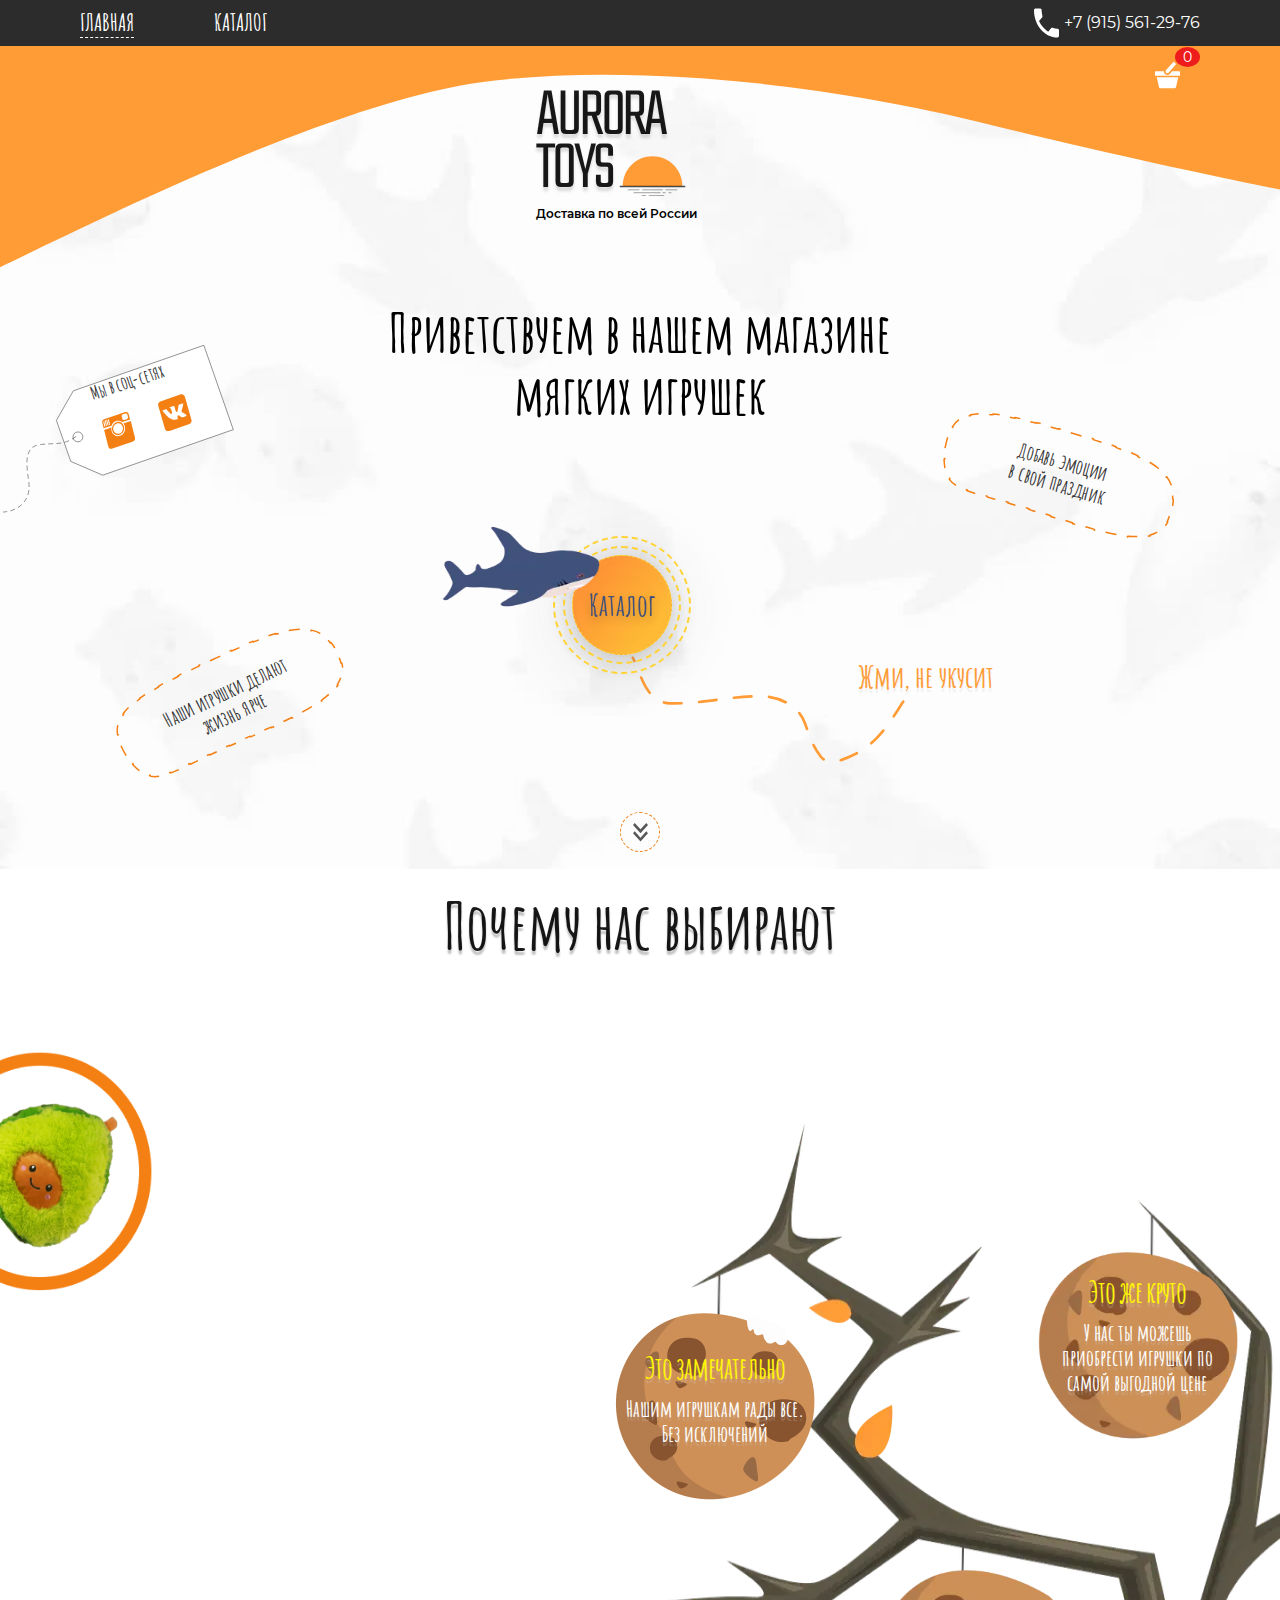
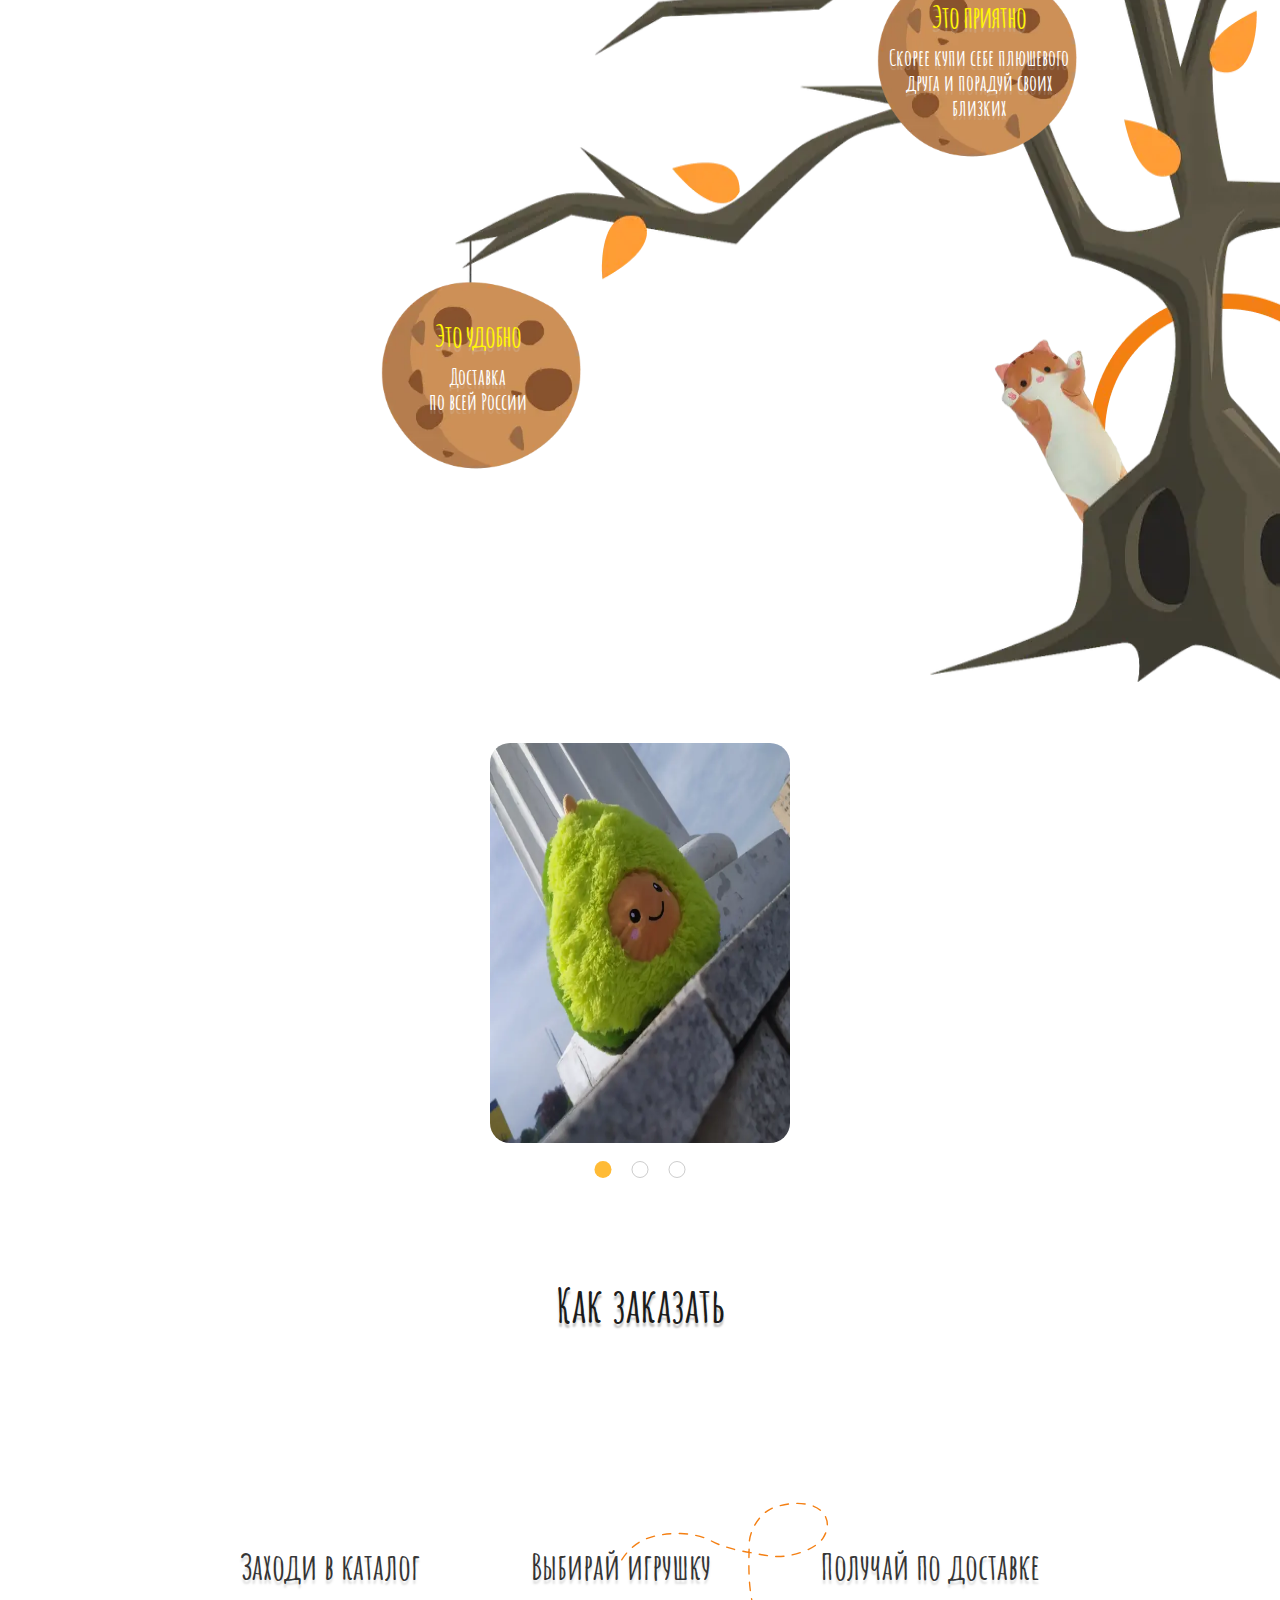
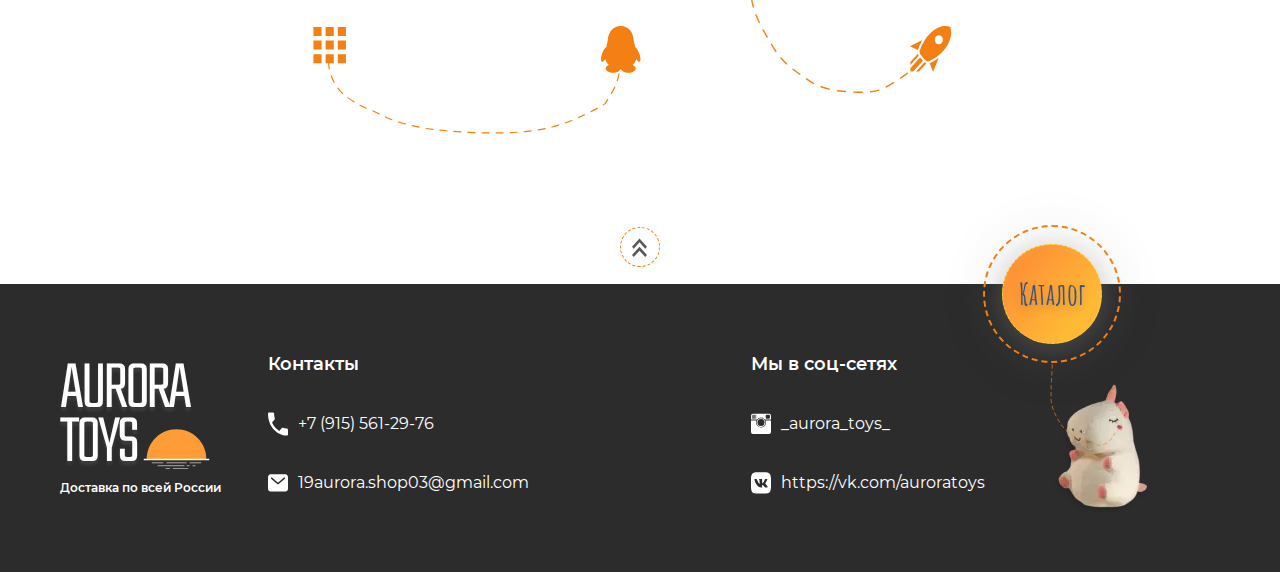
==== commit d6ba44b8: "Made animation cart" ====
--- a/index.html
+++ b/index.html
@@ -9,7 +9,7 @@
     <meta http-equiv="X-UA-Compatible" content="ie=edge">
     <link rel="stylesheet" href="./css/owl.carousel.min.css">
     <link rel="stylesheet" href="./css/owl.theme.default.min.css">
-    <link rel="stylesheet" href="./css/main.css">
+    <link rel="stylesheet" href="./css/main.min.css">
     <link rel="stylesheet" href="./fonts/fonts.css">
     <link rel="icon" href="#!" type="image/x-icon">
     <link rel="shortcut icon" href="#!" type="image/x-icon">
@@ -50,7 +50,7 @@
           <div class="cite-right">Добавь эмоции в свой праздник</div>
           <div class="cite-left">Наши игрушки делают жизнь ярче</div>
           <div class="socials">Мы в соц-сетях
-            <div class="socials-list"><a class="instagram" href="#"></a><a class="vk" href="#"></a></div>
+            <div class="socials-list"><a class="instagram" href="https://instagram.com/_aurora_toys_?igshid=ltgat25sbwk6" target="_blank"></a><a class="vk" href="https://vk.com/auroratoys" target="_blank"></a></div>
           </div>
           <div class="arrows"></div>
         </div>
@@ -82,7 +82,11 @@
             </div>
           </div>
         </div>
-        <div class="tree"><img class="tree-img" src="img/tree@1x.png" width="839" height="1138">
+        <div class="tree">
+          <picture>
+            <source srcset="img/tree@1x.webp, img/tree@2x.webp 2x" type="image/webp">
+            <source srcset="img/tree@1x.png, img/tree@2x.png 2x" type="image/png"><img class="tree-img" src="img/tree@1x.png" srcset="tree@2x.png" width="839" height="1138">
+          </picture>
           <div class="bisquit-content bisquit-content-1">
             <div class="bisquit__title">Это замечательно</div>
             <div class="bisquit__text">Нашим игрушкам рады все. Без исключений</div>
@@ -90,15 +94,27 @@
           <div class="bisquit-content bisquit-content-2">
             <div class="bisquit__title">Это же круто</div>
             <div class="bisquit__text">У нас ты можешь приобрести игрушки по самой выгодной цене</div>
-          </div><img class="bisquit-1" src="img/biscuit@1x.png" width="274" height="274">
+          </div>
+          <picture>
+            <source srcset="img/biscuit@1x.webp, img/biscuit@2x.webp 2x" type="image/webp">
+            <source srcset="img/biscuit@1x.png, img/biscuit@2x.png 2x" type="image/png"><img class="bisquit-1" src="img/biscuit@1x.png" srcset="biscuit@2x.png" width="274" height="274">
+          </picture>
           <div class="bisquit-content bisquit-content-3">
             <div class="bisquit__title">Это приятно</div>
             <div class="bisquit__text">Скорее купи себе плюшевого друга и порадуй своих близких</div>
-          </div><img class="bisquit-2" src="img/biscuit@1x.png" width="274" height="274">
+          </div>
+          <picture>
+            <source srcset="img/biscuit@1x.webp, img/biscuit@2x.webp 2x" type="image/webp">
+            <source srcset="img/biscuit@1x.png, img/biscuit@2x.png 2x" type="image/png"><img class="bisquit-2" src="img/biscuit@1x.png" srcset="biscuit@2x.png" width="274" height="274">
+          </picture>
           <div class="bisquit-content bisquit-content-4">
             <div class="bisquit__title">Это удобно</div>
             <div class="bisquit__text">Доставка<br>по всей России</div>
-          </div><img class="bisquit-3" src="img/biscuit@1x.png" width="274" height="274">
+          </div>
+          <picture>
+            <source srcset="img/biscuit@1x.webp, img/biscuit@2x.webp 2x" type="image/webp">
+            <source srcset="img/biscuit@1x.png, img/biscuit@2x.png 2x" type="image/png"><img class="bisquit-3" src="img/biscuit@1x.png" srcset="biscuit@2x.png" width="274" height="274">
+          </picture>
         </div>
       </section>
       <section class="order">
@@ -150,10 +166,10 @@
                 </svg></a>
             </div>
             <div class="third-col">
-              <div class="col__title">Мы в соц-сетях</div><a class="col__text" href="#">_aurora_toys_
+              <div class="col__title">Мы в соц-сетях</div><a class="col__text" href="https://instagram.com/_aurora_toys_?igshid=ltgat25sbwk6" target="_blank">_aurora_toys_
                 <svg width="36" height="36">
                   <use xlink:href="img/icons/sprite.svg#instagram-footer"> </use>
-                </svg></a><a class="col__text" href="#">https://vk.com/auroratoys
+                </svg></a><a class="col__text" href="https://vk.com/auroratoys" target="_blank">https://vk.com/auroratoys
                 <svg width="39" height="42">
                   <use xlink:href="img/icons/sprite.svg#vk-footer"> </use>
                 </svg></a>
@@ -169,9 +185,9 @@
         </div>
       </footer>
     </div>
-    <script src="js/jquery-3.5.1.js"></script>
-    <script src="js/owl.carousel.min.js"></script>
-    <script src="js/main-slider.js"></script>
-    <script src="js/main.js"></script>
+    <script src="js/jquery-3.5.1.js" defer></script>
+    <script src="js/owl.carousel.min.js" defer></script>
+    <script src="js/main-slider.js" defer></script>
+    <script src="js/main.min.js" defer></script>
   </body>
 </html>--- a/css/main.min.css
+++ b/css/main.min.css
@@ -0,0 +1,3 @@
+body,html{height:100%;margin:0;padding:0;font-family:'Arial','Tahoma',sans-serif;font-size:16px;font-weight:400;font-style:normal;font-display:swap;text-rendering:optimizelegibility;-webkit-text-size-adjust:none;-ms-text-size-adjust:none}.container-fluid{padding:0!important;display:flex;flex-direction:column}.container{max-width:1920px;margin:0 auto;padding-left:15px;padding-right:15px;max-width:120rem}.no-scroll,.video{overflow:hidden}*,:after,:before{box-sizing:border-box}.video{position:relative;padding-bottom:56.25%;height:0}.video embed,.video iframe,.video object{position:absolute;top:0;left:0;width:100%;height:100%}button,input[type=submit]{cursor:pointer}hr{display:block;height:.1em;border:0;border-top:.1em solid #ccc;margin:1em 0;padding:0}textarea{resize:vertical}.old-ie-warning{margin:.5em;padding:2em 1em;background-color:#ed1f46;color:#fff}.old-ie-warning .browser-upgrade{display:inline}.old-ie-warning .browser-upgrade__link{color:#fff;font-weight:800;transition:all .5s ease-out}.old-ie-warning .browser-upgrade__link:hover{color:#2e2f94}h1,h2,h3,h4,h5,h6,p,ul{margin:0}table{border-collapse:collapse;border-spacing:0}a{text-decoration:none}ul{padding:0;list-style:none}
+/*! normalize.css v8.0.1 | MIT License | github.com/necolas/normalize.css */
+html{line-height:1.15;-webkit-text-size-adjust:100%}body{margin:0}details,main{display:block}h1{font-size:2em;margin:.67em 0}hr{box-sizing:content-box;height:0;overflow:visible}code,kbd,pre,samp{font-family:monospace,monospace;font-size:1em}a{background-color:transparent}abbr[title]{border-bottom:none;-webkit-text-decoration:underline dotted;text-decoration:underline dotted}b,strong{font-weight:bolder}small{font-size:80%}sub,sup{font-size:75%;line-height:0;position:relative;vertical-align:baseline}sub{bottom:-.25em}sup{top:-.5em}img{border-style:none}button,input,optgroup,select,textarea{font-family:inherit;font-size:100%;line-height:1.15;margin:0}button,input{overflow:visible}button,select{text-transform:none}[type=button],[type=reset],[type=submit],button{-webkit-appearance:button}[type=button]::-moz-focus-inner,[type=reset]::-moz-focus-inner,[type=submit]::-moz-focus-inner,button::-moz-focus-inner{border-style:none;padding:0}[type=button]:-moz-focusring,[type=reset]:-moz-focusring,[type=submit]:-moz-focusring,button:-moz-focusring{outline:1px dotted ButtonText}fieldset{padding:.35em .75em .625em}legend{color:inherit;display:table;max-width:100%;white-space:normal}progress{vertical-align:baseline}textarea{overflow:auto}[type=checkbox],[type=radio],legend{box-sizing:border-box;padding:0}[type=number]::-webkit-inner-spin-button,[type=number]::-webkit-outer-spin-button{height:auto}[type=search]{-webkit-appearance:textfield;outline-offset:-2px}[type=search]::-webkit-search-decoration{-webkit-appearance:none}::-webkit-file-upload-button{-webkit-appearance:button;font:inherit}summary{display:list-item}[hidden],template{display:none}@font-face{font-family:'AmaticSC-Bold';src:url(../fonts/AmaticSC-Bold/AmaticSC-Bold.eot);src:url(../fonts/AmaticSC-Bold/AmaticSC-Bold.eot?#iefix) format("embedded-opentype"),url(../fonts/AmaticSC-Bold/AmaticSC-Bold.svg#AmaticSC-Bold) format("svg"),url(../fonts/AmaticSC-Bold/AmaticSC-Bold.ttf) format("truetype"),url(../fonts/AmaticSC-Bold/AmaticSC-Bold.woff) format("woff"),url(../fonts/AmaticSC-Bold/AmaticSC-Bold.woff2) format("woff2");font-weight:400;font-style:normal;font-display:swap}@font-face{font-family:'Montserrat-Regular';src:url(../fonts/Montserrat-Regular/Montserrat-Regular.eot);src:url(../fonts/Montserrat-Regular/Montserrat-Regular.svg#Montserrat-Regular) format("svg"),url(../fonts/Montserrat-Regular/Montserrat-Regular.ttf) format("truetype"),url(../fonts/Montserrat-Regular/Montserrat-Regular.woff) format("woff"),url(../fonts/Montserrat-Regular/Montserrat-Regular.eot?#iefix) format("embedded-opentype"),url(../fonts/Montserrat-Regular/Montserrat-Regular.woff2) format("woff2");font-weight:400;font-style:normal;font-display:swap}@font-face{font-family:'Montserrat-SemiBold';src:url(../fonts/Montserrat-SemiBold/Montserrat-SemiBold.eot);src:url(../fonts/Montserrat-SemiBold/Montserrat-SemiBold.svg#Montserrat-SemiBold) format("svg"),url(../fonts/Montserrat-SemiBold/Montserrat-SemiBold.ttf) format("truetype"),url(../fonts/Montserrat-SemiBold/Montserrat-SemiBold.woff) format("woff"),url(../fonts/Montserrat-SemiBold/Montserrat-SemiBold.eot?#iefix) format("embedded-opentype"),url(../fonts/Montserrat-SemiBold/Montserrat-SemiBold.woff2) format("woff2");font-weight:600;font-style:normal;font-display:swap}@font-face{font-family:'Teko-Light';src:url(../fonts/Teko-Light/Teko-Light.eot);src:url(../fonts/Teko-Light/Teko-Light.eot?#iefix) format("embedded-opentype"),url(../fonts/Teko-Light/Teko-Light.svg#Teko-Light) format("svg"),url(../fonts/Teko-Light/Teko-Light.ttf) format("truetype"),url(../fonts/Teko-Light/Teko-Light.woff) format("woff"),url(../fonts/Teko-Light/Teko-Light.woff2) format("woff2");font-weight:300;font-style:normal;font-display:swap}.header{position:relative;width:100%;background-image:url(../img/orange-arc.svg),url(../img/header-bg-mobile@1x.jpg);background-repeat:no-repeat,no-repeat;background-position:43% 36px,center;background-size:contain,cover}.header__inner{width:100%;display:flex;flex-direction:column}.cart__link,.header__inner{position:relative}.cart,.cart__num{position:absolute;height:1.25rem}.cart__num{content:"";padding:.5rem;display:flex;justify-content:center;align-items:center;font-family:"Montserrat-Regular";font-weight:400;font-style:normal;font-size:.875rem;line-height:100%;color:#fff;border-radius:50%;background:#ef1c1c;z-index:3000;top:2.3125rem;right:2.1875rem}.cart{z-index:1000;top:2.5rem;right:1.25rem;width:.9375rem;fill:#fff}.cite-right{top:17.5rem;right:2.25rem;text-align:center;transform:rotate(16.15deg)}.cite-left::after,.cite-right::after{position:absolute;content:"";width:5.5rem;height:3.5625rem;background-image:url(../img/dashed-elipse.svg);background-repeat:no-repeat;background-position:center;background-size:cover;transform:rotate(-15deg)}.cite-right::after{right:.4375rem;top:-1.125rem}.cite-left,.cite-right,.socials{position:absolute;width:6.25rem;font-family:"AmaticSC-Bold";font-weight:400;font-style:normal;font-size:.75rem;color:rgba(0,0,0,.8)}.cite-left{text-align:center;top:28.6875rem;left:2.9375rem;transform:rotate(-25.38deg)}.cite-left::after{top:-1.1875rem;left:.25rem}.socials{z-index:1000;height:4.125rem;top:16.0625rem;left:2.0625rem;padding-left:.125rem;transform:rotate(-18deg)}.socials-list .instagram,.socials::after{background-size:cover;transform:rotate(13deg)}.socials::after{position:absolute;content:"";z-index:-1;top:-1.0625rem;left:-3.9375rem;width:8.5625rem;height:5.4375rem;background-image:url(../img/rectangle.svg)}.socials-list{display:flex;margin:.3125rem 0 0 -.125rem}.socials-list .instagram{width:1.125rem;height:1.3125rem;margin-right:.9375rem;background-image:url(../img/instagram.svg);transition:all .3s ease-out}.arrows,.socials-list .instagram,.socials-list .vk,.socials::after{background-repeat:no-repeat;background-position:center}.socials-list .vk{transform:rotate(13deg);transition:all .3s ease-out;width:1.125rem;height:1.3125rem;background-image:url(../img/vk.svg);background-size:cover}.arrows{width:2.5rem;height:2.5rem;margin:7.6875rem auto 1.0625rem;border:1px dashed #f47f12;border-radius:50%;box-sizing:border-box;background-image:url(../img/arrows-double.svg);background-size:15px,21px}.slider-section{width:100%;display:flex;flex-direction:column;padding-top:1.25rem}.order{width:100%;padding-top:5.625rem}.order__title{text-align:center;margin-bottom:5rem;font-family:"AmaticSC-Bold";font-weight:400;font-style:normal;font-size:1.5625rem;color:rgba(0,0,0,.9);text-shadow:0 4px 2px rgba(0,0,0,.25)}.order .order-list{max-width:25rem;margin:auto;display:flex;flex-direction:column}.order .order__item{position:relative;display:flex;flex-direction:column;align-items:center;margin-bottom:1.25rem}.order .order__text{margin-bottom:.9375rem;font-family:"AmaticSC-Bold";font-weight:400;font-style:normal;font-size:1.25rem;color:rgba(0,0,0,.8);text-shadow:0 4px 2px rgba(129,128,128,.25)}.order .catalog-icon{width:1.5rem;height:1.6875rem;fill:#f47f12}.order .rocket-icon,.order .toy-icon{width:1.875rem;height:2.3125rem;fill:#f47f12}.order .rocket-icon{width:2rem}.order .order-line-1,.order .order-line-2{position:absolute;max-width:none}.footer .catalog__circle--footer::before,.order .order-line-1,.order .order-line-2{display:none}.order .arrows--up{transform:rotate(180deg);margin-top:3.125rem}.footer{position:relative;width:100%;padding:1.25rem .625rem .625rem;background:#2c2c2c}.footer__inner{display:flex;flex-direction:column;align-items:center}.footer .logo{margin-top:1.875rem}.footer .logo__subtitle--footer,.footer .logo__title--footer{color:#fff}.footer .col__text,.footer .col__title{margin-bottom:1.875rem;font-family:"Montserrat-SemiBold";font-weight:600;font-style:normal;font-size:.875rem;color:#fff}.footer .col__text{position:relative;margin-bottom:2.5rem;padding-left:1.875rem;font-family:"Montserrat-Regular";font-weight:400;font-size:.75rem}.footer .col__text svg{position:absolute;top:50%;left:0;transform:translateY(-50%);fill:#fff}.footer .col__text svg:nth-child(1){width:1.25rem;height:1.5625rem}.footer .first-col,.footer .second-col,.footer .third-col{width:12.6875rem;display:flex;flex-direction:column}.footer .fourth-col{padding-top:2.625rem;display:none}.footer .col-wrap{width:100%;display:flex;flex-direction:column;align-items:center;margin-top:1.25rem}.footer .catalog--footer{margin-top:0}.footer .catalog__circle--footer{position:absolute;top:-1.75rem;right:3.125rem}.footer .catalog__circle--footer::after{border:2px dashed #f47f12}.footer .unicorn,.footer .unicorn-line{display:none}.header-cart{min-height:100vh}.header-cart .logo{margin-bottom:1.25rem}.back-arrow{position:absolute;z-index:2000;top:2.9375rem;left:2.3125rem;font-family:"AmaticSC-Bold";font-weight:400;font-style:normal;font-size:.875rem;line-height:50%;text-align:center;color:#fffcfc}.back-arrow svg,.form__back svg,.success__back svg{position:absolute;top:50%;transform:translateY(-50%)}.back-arrow svg{width:.75rem;height:.75rem;fill:#fff;left:-.9375rem}.form{display:none;position:absolute;z-index:5000;top:50%;left:50%;transform:translate(-50%,-50%);width:18.75rem;padding:.625rem;background:#fff}.form--active{display:block}.form__back,.form__title{font-style:normal;color:#000}.form__back{position:relative;left:3.125rem;cursor:pointer;font-family:"Montserrat-Regular";font-weight:400;font-size:.9375rem;line-height:80%}.form__back svg,.success__back svg{left:-2.5rem}.form__title{width:17.5rem;margin:.625rem auto;font-family:"Montserrat-SemiBold";font-weight:600;font-size:1.125rem;line-height:102%;text-align:center}.form .inputs-block{width:17.5rem;margin:auto;display:flex;flex-direction:column;align-items:center}.form .inputs-block input,.form label{font-family:"Montserrat-Regular";font-weight:400;font-style:normal}.form .inputs-block input{width:100%;border:0;border-bottom:1px solid rgba(0,0,0,.2);outline:0;font-size:1.125rem;color:#00a689}.form .inputs-block input[name=email]{color:rgba(0,0,0,.4)}.form .input-block{width:100%}.form label{font-size:.75rem;color:#000}.form input[type=submit]{width:8.75rem;height:2.5rem;margin-top:.625rem;background:#32bea6;border-radius:.625rem;border:0;outline:0;font-family:"Montserrat-SemiBold";font-weight:600;font-style:normal;font-size:.9375rem;line-height:80%;color:#fff}.form ::-webkit-input-placeholder{font-family:"Montserrat-Regular";font-weight:400;font-style:normal;font-size:1rem;color:#c6000c}.form :-ms-input-placeholder{font-family:"Montserrat-Regular";font-weight:400;font-style:normal;font-size:1rem;color:#c6000c}.form :-moz-placeholder,.form ::-moz-placeholder{font-family:"Montserrat-Regular";font-weight:400;font-style:normal;font-size:1rem;color:#c6000c}.form .success-form{color:#00a689!important}.form .fail-form{color:#c6000c}.form .input-hidden{display:none;visibility:hidden;opacity:0}.success{position:absolute;z-index:5000;top:50%;left:50%;transform:translate(-50%,-50%);min-height:18.75rem;width:18.75rem;padding:.625rem;background:#fff}.success--active{display:block}.success__back{position:relative;left:3.125rem;display:inline-block;width:6.25rem;font-family:"Montserrat-Regular";font-weight:400;font-style:normal;font-size:.75rem;line-height:80%;color:#000;cursor:pointer}.success__title,.success__title::before{position:absolute;top:50%;transform:translate(-50%,-50%)}.success__title{left:50%;margin-left:.9375rem;font-family:"Montserrat-SemiBold";font-weight:600;font-style:normal;font-size:.75rem;line-height:112%;text-align:center;color:#000;width:15.625rem}.success__title::before{content:"";left:-1.25rem;width:1.25rem;height:1.25rem;border-radius:50%;background:#32bea6;background-image:url(../img/check-mark.svg);background-repeat:no-repeat;background-position:center;background-size:60%}.overlay-success{display:none;position:fixed;z-index:4000;top:2.25rem;bottom:0;left:0;right:0;background:rgba(0,0,0,.84)}.overlay-success--active{display:block}.top-menu{width:100%;padding:.5625rem 0;display:flex;align-items:center;background:#2c2c2c}.top-menu .menu-list{display:flex;margin-left:1.25rem}.top-menu .menu__item{margin-left:1.25rem}.top-menu .menu__item:nth-child(1){margin-left:0}.top-menu .menu__link{font-family:"AmaticSC-Bold";font-weight:400;font-style:normal;font-size:.875rem;text-transform:uppercase;color:#fff}.top-menu .menu__link--active{border-bottom:.0625rem dashed #fff}.top-menu .phone{position:relative;margin-left:auto;margin-right:1.25rem;font-family:"Montserrat-Regular";font-weight:400;font-style:normal;font-size:.75rem;color:#fff}.top-menu .phone svg{position:absolute;top:50%;left:-1.125rem;transform:translateY(-50%);width:.625rem;height:.9375rem;fill:#fff}.header-content,.logo{display:flex;flex-direction:column}.header-content{justify-content:center;align-items:center;margin-top:2.8125rem}.logo{position:relative;width:7.1875rem}.logo img{position:absolute;right:0;top:3.25rem;width:3.75rem;height:1.5625rem}.logo__title{font-family:"Teko-Light";font-weight:300;font-style:normal;font-size:3.125rem;line-height:76.8%;letter-spacing:-.045em;text-transform:uppercase;color:rgba(0,0,0,.9);text-shadow:0 4px 3px rgba(115,114,114,.25)}.logo__subtitle,.main-title{margin-top:.625rem;font-family:"Montserrat-SemiBold";font-weight:600;font-style:normal;font-size:.5rem;color:#000}.main-title{position:relative;max-width:17.1875rem;margin:0;margin-top:1.25rem;font-family:"AmaticSC-Bold";font-weight:400;font-size:1.5625rem;text-align:center}.catalog{margin-top:5rem}.catalog__circle,.catalog__text{font-family:"AmaticSC-Bold";font-weight:400;font-style:normal;font-size:1.125rem}.catalog__circle,.catalog__circle::after,.catalog__circle::before{border-radius:50%;filter:drop-shadow(0 4px 22px rgba(121,121,121,.25))}.catalog__circle{width:3.75rem;height:3.75rem;display:flex;flex-direction:column;justify-content:center;align-items:center;background:linear-gradient(309.74deg,#ffbb36 22.71%,#ff9636 77.45%);box-shadow:0 4px 22px rgba(121,121,121,.25);box-sizing:border-box;color:#3f527d;text-shadow:0 4px 8px rgba(49,49,49,.25);position:relative;border:1px dashed #ffd336}.catalog__circle::after,.catalog__circle::before{position:absolute;content:"";border:2px dashed #ffd336;top:-1.25rem;left:-1.25rem;right:-1.25rem;bottom:-1.25rem}.catalog__circle::before{top:-.625rem;left:-.625rem;right:-.625rem;bottom:-.625rem}.catalog__text{color:#ff9c36;text-shadow:0 4px 1px rgba(122,119,119,.1);transform:translate(103px,5px)}.shark-header{position:absolute;z-index:1000;top:7.5625rem;left:1.25rem;width:6.25rem;height:3.125rem}.header-line{position:absolute;width:5.875rem;height:7.4375rem;transform:translate(44px,171px)}.main-slider{width:100%;padding-top:3.125rem;display:flex;justify-content:center}.main-slider__title{margin-bottom:3.125rem;font-family:"AmaticSC-Bold";font-weight:400;font-style:normal;font-size:1.5625rem;text-align:center;color:rgba(0,0,0,.9);text-shadow:0 4px 2px rgba(0,0,0,.25)}.main-slider__title--desktop{display:none}.main-slider__title--mobile{display:block;order:-1;margin-bottom:0}.main-slider .slide,.main-slider .slide img,.main-slider .slider{width:18.75rem;height:25rem}.main-slider .slide img{border-radius:1.25rem}.slider-wrap{position:relative;display:flex;flex-direction:column;align-items:center}.owl-dots{position:absolute!important;z-index:2000;bottom:-2.1875rem;left:50%;transform:translateX(-50%);display:flex;margin-top:1.6875rem}.owl-dot{width:1.0625rem!important;height:1.0625rem!important;border-radius:50%!important;border:1px solid rgba(0,0,0,.2)!important;outline:0}.owl-dot:nth-child(2){margin:0 1.25rem}.owl-dot.active{background:#ffbb36!important;border:0!important}.tree{position:relative;width:100%;padding-top:1.875rem;display:flex;justify-content:flex-end;order:-1}.tree .tree-img{width:18.75rem;height:25.625rem}.bisquit-1,.bisquit-2,.bisquit-3,.bitten-bisquit{position:absolute;top:5.625rem;right:9.4375rem;width:6.875rem;height:6.875rem}.bisquit-1,.bisquit-2,.bisquit-3{top:4.5625rem;right:.5625rem}.bisquit-2,.bisquit-3{top:11.75rem;right:3.5625rem}.bisquit-3{top:18.0625rem;right:12.8125rem}.bisquit-content{position:absolute;z-index:500;display:flex;flex-direction:column;align-items:center}.bisquit-content-1{top:7.125rem;right:9.625rem}.bisquit-content-1 .bisquit__text{max-width:6.625rem}.bisquit-content-2{top:5.125rem;right:.9375rem}.bisquit-content-2 .bisquit__text{max-width:6.25rem}.bisquit-content-3{top:12.125rem;right:3.5rem}.bisquit-content-3 .bisquit__text{max-width:7.0625rem}.bisquit-content-4{top:19.375rem;right:14.375rem}.bisquit-content-4 .bisquit__text{max-width:7.5rem}.bisquit__text,.bisquit__title{font-family:"AmaticSC-Bold";font-weight:400;font-style:normal;text-align:center;text-shadow:0 4px 1px rgba(219,218,218,.25)}.bisquit__title{margin-bottom:.3125rem;letter-spacing:-.035em;font-size:1.25rem;color:#fff506}.bisquit__text{max-width:13.75rem;font-size:.875rem;color:#fff}.catalog-slider-main-wrap{position:relative}.catalog-slider-main-wrap .next,.catalog-slider-main-wrap .prev{display:none}.catalog-slider-wrap{overflow:hidden;width:17.5rem;height:35.1875rem;margin:0 auto 6.25rem}.catalog-slider-wrap .owl-stage-outer{overflow:inherit!important}.catalog-slider{margin:8.75rem auto 3.125rem}.catalog-slider .catalog-slide{position:relative;width:16.5625rem;height:25.9375rem;display:flex;flex-direction:column;align-items:center;background:#fff;box-shadow:0 5px 13px rgba(120,118,118,.25);border-radius:1.25rem;transition:all .5s ease-out;margin-left:.3125rem}.catalog-slider .catalog-slide:hover{transform:scale(.9)}.catalog-slider .catalog-slide__title{margin-bottom:1.25rem;font-family:"AmaticSC-Bold";font-weight:400;font-style:normal;font-size:1.875rem;text-align:center;color:#f47f12}.catalog-slider .catalog-slide__title--shark{margin-top:-1.5625rem}.catalog-slider .catalog-slide__price{font-family:"AmaticSC-Bold";font-weight:400;font-style:normal;font-size:1.875rem;line-height:100%;color:#000}.catalog-slider .catalog-slide-count{min-width:4.0625rem;min-height:1.75rem;margin:1.75rem 0 1.25rem;display:flex;justify-content:space-between;border:1px solid rgba(0,0,0,.4)}.catalog-slider .catalog-slide-count .count__number{min-width:1.5625rem;min-height:1.5625rem;display:flex;justify-content:center;align-items:center;background:#000;color:#fff}.catalog-slider .catalog-slide-count .count__arrow-left,.catalog-slider .catalog-slide-count .count__arrow-right{font-weight:700;cursor:pointer}.catalog-slider .catalog-slide-arrows{display:flex;justify-content:space-between;align-items:center;padding:0 .375rem;min-width:2.5rem;min-height:1.75rem}.catalog-slider .catalog-slide .catalog-slide-btns{position:absolute;bottom:0;display:flex;width:100%;height:4.375rem}.catalog-slider .catalog-slide .details-btn,.catalog-slider .catalog-slide .to-cart-btn{width:50%;display:flex;justify-content:center;align-items:center;font-family:"Montserrat-Regular";font-weight:400;font-style:normal;font-size:1.125rem;cursor:pointer}.catalog-slider .catalog-slide .details-btn{color:#000;border:1px solid rgba(0,0,0,.15);border-radius:0 0 0 20px}.catalog-slider .catalog-slide .to-cart-btn{color:#fff;background:#ff9c36;border-radius:0 0 20px 0}.catalog-slider .avocado-toy{width:11.25rem;height:11.25rem;margin:-4.25rem 0 3.0625rem}.catalog-slider .shark-toy{margin-top:-5.9375rem;width:17.5rem;height:17.5rem}.catalog-slider .lama-toy{width:10.375rem;height:10.375rem;margin:-4.0625rem 0 3.5rem}.catalog-slider .cat-toy{width:13.125rem;height:13.125rem;margin:-3.75rem 0 .625rem}.catalog-slider .corgi-toy,.catalog-slider .seal-toy{width:18.25rem;height:15.0625rem;margin:-6.375rem 0 1.25rem}.catalog-slider .seal-toy{margin:-9.0625rem 0 4.0625rem}.overlay{display:none;position:fixed;z-index:4000;top:2.25rem;bottom:0;left:0;right:0;background:rgba(0,0,0,.84)}.overlay--active{display:block}.card{display:none;position:fixed;z-index:5000;top:50%;left:50%;transform:translate(-50%,-50%);width:19.375rem;flex-direction:column;padding:.625rem 1.5rem 0;background:#fff}.card,.card--active{display:flex}.card .logo{display:none}.card .left-col,.card .right-col{width:100%}.card .right-col{order:-1}.card .toy-title{margin:1.25rem 0;text-align:center;font-family:"Montserrat-Regular";font-weight:400;font-style:normal;font-size:1.25rem;line-height:80%;color:#000}.card .images-wrap{display:flex}.card .img-list{display:flex;margin-bottom:2.4375rem;flex-direction:column;order:2}.card .img__item{width:2.25rem;height:2.25rem;border-radius:.3125rem;border:.0625rem solid rgba(0,0,0,.2);overflow:hidden;cursor:pointer}.card .img__item:not(:last-child){margin-bottom:1.3125rem}.card .img__item img{width:2.25rem;height:2.25rem;border-radius:.3125rem}.card .img__item-big{margin:0 1rem .625rem 0;overflow:hidden;cursor:pointer}.card .img__item-big,.card .img__item-big img{width:11.5625rem;height:10.8125rem;border-radius:.3125rem}.card .to-cart-btn--card,.card .to-catalog-btn{height:3.125rem;display:flex;flex-direction:column;justify-content:center;align-items:center;font-family:"Montserrat-SemiBold";font-weight:600;font-style:normal;font-size:.625rem;line-height:50%;text-align:center}.card .card-close{position:absolute;right:.1875rem;top:.1875rem;width:2rem;height:2rem;opacity:.3;transition:all .5s ease-out;cursor:pointer}.card .card-close:hover{opacity:1}.card .card-close::after,.card .card-close::before,.full-img-close::after,.full-img-close::before{position:absolute;left:.9375rem;content:"";height:2.0625rem;width:.125rem;background-color:#333}.card .card-close::before{transform:rotate(45deg)}.card .card-close::after{transform:rotate(-45deg)}.card .toy-info{max-width:19.5rem;margin:.3125rem 0}.card .toy-color,.card .toy-material,.card .toy-size,.card .toy-wadding{display:flex;justify-content:space-between;font-family:"Montserrat-Regular";font-weight:400;font-style:normal;font-size:1.125rem;line-height:80%;color:rgba(0,0,0,.65)}.card .toy-color,.card .toy-material,.card .toy-size{margin-bottom:.625rem}.card .toy-color{display:none}.card .cat-color,.card .corgi-color{width:1.4375rem;height:1.4375rem;margin-left:.625rem;border-radius:.3125rem;cursor:pointer}.card .cat-color--active,.card .corgi-color--active{border:.0625rem solid #1a9435}.card .cat-color_1,.card .corgi-color_1{display:none;margin-left:auto;background:#c4c4c4}.card .cat-color_2,.card .corgi-color_2{display:none;background:#f7a912}.card .corgi-color_3{display:none;background:#cc8646}.card .toy-description,.full-img{display:none}.card .price-block{display:flex;align-items:center;margin-bottom:2.8125rem}.card .count-arrows,.card .toy-count{display:flex;justify-content:space-between;min-height:1.75rem}.card .toy-count{width:4.0625rem;margin:1.75rem 1.125rem 1.25rem 0;border:1px solid rgba(0,0,0,.4)}.card .count-arrows{align-items:center;padding:0 .375rem;min-width:2.5rem}.card .count__arrow-minus,.card .count__arrow-plus{font-weight:700;cursor:pointer}.card .toy__number{min-height:1.5625rem;display:flex;justify-content:center;align-items:center;padding:.3125rem .5rem;background:#000;color:#fff}.card .price{margin-top:.625rem;font-family:"Montserrat-Regular";font-weight:400;font-style:normal;font-size:.9375rem;line-height:80%;color:#ff8718}.card .to-cart-btn--card,.card .to-catalog-btn{position:absolute;bottom:0;width:50%;cursor:pointer}.card .to-catalog-btn{left:0;color:rgba(0,0,0,.7);background:#fff;border:1px solid rgba(0,0,0,.15)}.card .to-cart-btn--card{right:0;color:#fff;background:#ff9c36}.full-img{position:fixed;z-index:6000;top:50%;left:50%;transform:translate(-50%,-50%)}.full-img,.full-img img{width:18.75rem;height:18.75rem}.full-img--active{display:block}.full-img-close{position:absolute;z-index:7000;right:-.125rem;top:-1.875rem;width:2rem;height:2rem;transition:all .5s ease-out;cursor:pointer}.full-img-close::after,.full-img-close::before{background-color:#000}.full-img-close::before{transform:rotate(45deg)}.full-img-close::after{transform:rotate(-45deg)}.cart-table{width:17.5rem;margin:auto}.cart__title{text-align:center;margin-bottom:1.25rem;font-family:"Montserrat-SemiBold";font-weight:600;font-style:normal;font-size:1.25rem;line-height:50%;color:#000}.cart-list,.cart__item{display:flex;flex-direction:column;align-items:center;margin-bottom:1.25rem}.cart__item{position:relative}.cart__item::after{display:none}.toy__name,.toy__price{font-family:"Montserrat-Regular";font-weight:400;font-style:normal;font-size:1.125rem;line-height:50%;color:#000}.toy__price{margin-bottom:1.25rem;font-family:"Montserrat-SemiBold";font-weight:600;font-size:1.375rem;color:#d36a08}.toy__img{margin-bottom:.625rem}.toy__img,.toy__img img{width:4.375rem;height:4.375rem}.toy-count{margin:1.25rem 0;display:flex;justify-content:space-between;border:1px solid rgba(0,0,0,.4)}.toy-count .count__number{min-width:1.5625rem;min-height:1.5625rem;justify-content:center;background:#000;color:#fff}.cart-total,.toy-count .count__number,.toy-count-arrows{display:flex;align-items:center}.toy-count-arrows{justify-content:space-between;padding:0 .375rem;min-width:2.5rem;min-height:1.75rem}.toy-count-arrows .count__arrow-left,.toy-count-arrows .count__arrow-right{font-weight:700;cursor:pointer}.cart-total{flex-direction:column;margin-bottom:1.875rem}.total__title{margin-bottom:1.25rem;font-family:"AmaticSC-Bold";font-weight:400;font-style:normal;font-size:1.625rem;line-height:50%;color:#000}.cart-btn,.total__num{border-radius:.625rem;font-style:normal;line-height:50%}.total__num{padding:.9375rem 1.875rem;text-align:center;border:.0625rem solid rgba(0,0,0,.3);box-sizing:border-box;background:#fff;width:12.5rem;font-family:"Montserrat-Regular";font-weight:400;font-size:1.375rem;color:#000}.cart-btn{width:9.375rem;height:2.875rem;display:flex;justify-content:center;align-items:center;margin:0 auto 3.125rem;background:#f47f12;box-shadow:0 4px 50px rgba(0,0,0,.25);font-family:"Montserrat-SemiBold";font-weight:600;font-size:.9375rem;color:#fff;cursor:pointer}.delete__toy{width:2.3125rem;height:2.3125rem;cursor:pointer}.cart-list .toy-color{display:flex;margin-top:1.25rem}.cart-list .col,.cart-list .cols{width:1.4375rem;height:1.4375rem;margin-left:.625rem;border-radius:.3125rem;cursor:pointer}.cart-list .col--active,.cart-list .cols--active{border:.0625rem solid #1a9435}.cart-list .col_1,.cart-list .cols_1{margin-left:auto;background:#c4c4c4}.cart-list .col_2,.cart-list .cols_2{background:#f7a912}.cart-list .col_3,.cart-list .cols_3{background:#cc8646}@media screen and (min-width:320px){.container,.container-fluid{padding-left:6px;padding-right:6px}}@media (min-width:425px){.order .order-list{display:flex;flex-direction:row;justify-content:space-between}.order .order__item{margin-bottom:0}.order .order-line-1{display:block;top:1.625rem;left:3rem;width:8.8125rem;height:7.875rem}.order .order-line-2{display:block;top:-7.6875rem;left:3.1875rem;width:9.9375rem;height:18rem}.footer__inner{align-items:flex-start}.footer .first-col,.footer .second-col,.footer .third-col{width:auto}.footer .col-wrap{width:90%;flex-direction:row;justify-content:space-between}.tree .tree-img{width:25rem;height:34.75rem}.bitten-bisquit{top:7.25rem;right:13.1875rem}.bisquit-1{top:6.25rem}.bisquit-2{top:15rem;right:5.5rem}.bisquit-3{top:24rem;right:19.25rem}.bisquit-content-1{top:8.5625rem;right:13.3125rem}.bisquit-content-2{top:7.125rem}.bisquit-content-3{top:15.4375rem;right:5.4375rem}.bisquit-content-4{top:25.3125rem;right:20.8125rem}.card{width:23.75rem}}@media screen and (min-width:480px){.container,.container-fluid{padding-left:10px;padding-right:10px}}@media (min-width:560px){.cart__num{top:2.9375rem;right:1.0625rem}.cart{top:3.75rem;right:1.875rem;width:1.25rem;height:1.5625rem}.cite-right{width:6.25rem;top:20.625rem;right:5.125rem;font-size:1.125rem}.cite-right::after{top:-2.3125rem;right:-2.625rem;width:11.4375rem;height:6.9375rem}.cite-left{top:32.8125rem;width:8.75rem;font-size:1.125rem}.cite-left::after{top:-2.375rem;left:-1.625rem;width:11.4375rem;height:6.9375rem}.socials{width:12.5625rem;height:8.75rem;top:18.75rem;left:5.3125rem;font-size:1rem}.socials::after{top:-1.5625rem;left:-5.25rem;width:11.875rem;height:7.5rem}.socials-list .instagram{margin-right:1.625rem}.socials-list .instagram,.socials-list .vk{width:1.4375rem;height:1.625rem}.footer__inner{flex-direction:row;justify-content:space-between}.footer .catalog__circle--footer{top:-3.75rem;right:3.125rem}.header-cart .logo{margin-bottom:2.5rem}.back-arrow{top:4.375rem;font-size:1rem}.form{width:31.25rem}.form__title{width:20.9375rem}.form .inputs-block{width:25rem}.success{width:31.25rem}.success__title{width:20.625rem;margin-left:1.25rem;font-size:1rem}.success__title::before{width:1.875rem;height:1.875rem}.top-menu .menu__item{margin-left:5rem}.top-menu .menu__link{font-size:1.25rem}.top-menu .phone svg{left:-1.5625rem;width:1.25rem;height:1.5625rem}.logo{width:9.375rem}.logo__subtitle{font-size:.625rem}.main-title{max-width:18.75rem;margin-top:3.75rem;font-size:1.875rem}.catalog{margin-top:6.25rem}.catalog__circle{width:5rem;height:5rem;font-size:1.5625rem}.catalog__text{font-size:1.5625rem;transform:translate(152px,-9px)}.shark-header{top:9.1875rem;left:-1.3125rem;width:8.75rem;height:4.375rem}.header-line{width:9.375rem;height:7.4375rem;transform:translate(61px,220px)}.tree .tree-img{width:31.25rem;height:43.4375rem}.bitten-bisquit{top:8.6875rem;right:17.3125rem}.bisquit-1{top:7.1875rem;right:1.375rem}.bisquit-2{top:18.375rem;right:8.125rem}.bisquit-3{top:29.8125rem;right:26.25rem}.bisquit-content-1{top:10rem;right:17.4375rem}.bisquit-content-2{top:7.6875rem;right:1.8125rem}.bisquit-content-3{top:18.75rem;right:8.0625rem}.bisquit-content-4{top:31.25rem;right:27.75rem}.card{width:31.25rem}.card .price{font-size:.875rem}.full-img,.full-img img{width:31.25rem;height:31.25rem}.full-img-close{right:-.25rem}.full-img-close::after,.full-img-close::before{background-color:#fff}.cart__title{margin-bottom:1.5rem;font-size:1.5rem}.toy__name{font-size:1.25rem}.toy__img{margin-bottom:1.25rem}.toy__img,.toy__img img{width:6.25rem;height:6.25rem}}@media (min-width:650px){.order{padding-top:6.25rem}.order__title{margin-bottom:6.25rem;font-size:1.875rem}.order .order-list{max-width:37.5rem}.order .order__text{margin-bottom:.9375rem;font-size:1.625rem}.order .catalog-icon{width:1.8125rem;height:2.0625rem}.order .toy-icon{width:2.1875rem;height:2.625rem}.order .rocket-icon{width:2.3125rem;height:2.625rem}.order .order-line-1{top:3.5rem;left:4.125rem;width:13.6875rem}.order .order-line-2{top:-7.1875rem;left:4.5rem;width:14.1875rem}.footer{padding:3.125rem 3.75rem 1.25rem}.footer .col-wrap{width:70%}.footer .catalog__circle--footer{top:-2.125rem}.main-slider__title{margin-bottom:6.25rem;font-size:3rem}}@media (min-width:768px){.header{background-position:43% 25px,center}.cart__num{right:5rem}.cart{top:3.75rem;right:6.25rem;width:1.5625rem;height:1.875rem}.cite-right{right:5rem}.cite-left{left:5rem}.back-arrow{top:4.6875rem;left:4.0625rem;font-size:1.5rem}.back-arrow svg{left:-1.25rem;width:.875rem;height:.875rem}.top-menu .menu-list{margin-left:5rem}.top-menu .phone{margin-left:auto;margin-right:5rem}.catalog__text{transform:translate(248px,5px)}.header-line{width:15.1875rem;height:7.4375rem;transform:translate(108px,237px)}.tree .tree-img{width:43.75rem;height:59.875rem}.bitten-bisquit{top:11.125rem;right:24.5625rem;width:9.375rem;height:9.375rem}.bisquit-1,.bisquit-2,.bisquit-3{top:9.5625rem;right:2.625rem;width:9.375rem;height:9.375rem}.bisquit-2,.bisquit-3{top:25.0625rem;right:11.25rem}.bisquit-3{top:41.125rem;right:37rem}.bisquit-content-1{top:13.1875rem;right:25.8125rem}.bisquit-content-1 .bisquit__text{max-width:6.9375rem}.bisquit-content-2{top:11.25rem;right:3.25rem}.bisquit-content-2 .bisquit__text{max-width:8.3125rem}.bisquit-content-3{top:26.625rem;right:12.375rem}.bisquit-content-4{top:43.75rem;right:39.5625rem}.bisquit__title{font-size:1.5rem}.bisquit__text{font-size:1rem}.catalog-slider-main-wrap .next,.catalog-slider-main-wrap .prev{display:block;position:absolute;z-index:2000;top:60%;transform:translateY(-50%);padding:.625rem;cursor:pointer}.catalog-slider-main-wrap .next{left:.9375rem}.catalog-slider-main-wrap .prev{right:.9375rem}.catalog-slider-wrap{width:39.375rem}.card{width:37.5rem}.full-img,.full-img img{width:31.25rem;height:31.25rem}.full-img-close{right:-1.875rem;top:-.25rem}.cart-table{width:43.75rem}.cart-list{margin-bottom:0}.cart__item{flex-direction:row}.toy__name{min-width:12.5rem;margin-right:1.875rem}.toy__price{min-width:7.5rem;margin-bottom:0;font-size:1.625rem}.toy__img{width:6.25rem;height:6.25rem;margin:0 1.875rem 1.25rem 0}.toy-count{margin-right:1.875rem}.total__title{font-size:1.75rem}.cart-btn{width:12.5rem;height:4.375rem;font-size:1.125rem}.cart-list .toy-color{margin-top:0;margin-right:1.25rem}}@media screen and (min-width:800px){.container,.container-fluid{padding-left:10px;padding-right:10px}}@media (min-width:900px){.card{min-height:35.3125rem;flex-direction:row;width:42.8125rem;justify-content:space-between;padding:1.25rem 0 0}.card .logo{display:block;width:8.75rem}.card .logo img{right:1.6875rem}.card .left-col,.card .right-col{width:50%}.card .right-col{order:0}.card .left-col__inner{padding-left:1.25rem}.card .toy-title{margin:4.125rem 4.375rem 1.875rem 0;font-size:1.875rem}.card .images-wrap{display:block}.card .img-list{order:1;flex-direction:row;margin-bottom:1.25rem}.card .img__item,.card .img__item img{width:4.0625rem;height:4.0625rem}.card .img__item:not(:last-child){margin-bottom:0;margin-right:2.375rem}.card .img__item-big,.card .img__item-big img{width:12.5rem;height:12.5rem}.card .img__item-big{margin-bottom:3.1875rem}.card .to-cart-btn--card,.card .to-catalog-btn{height:4.0625rem;font-size:1rem}.card .card-close{right:1.25rem;top:1.25rem}.card .toy-info{width:19.5rem;margin:6rem 0 2.125rem}.card .toy-description{display:block;width:20.1875rem;margin-bottom:1.25rem;font-family:"Montserrat-Regular";font-weight:400;font-style:normal;font-size:1.125rem;line-height:96%;color:#000}.card .price-block{margin-bottom:0}.card .toy-count{margin:1.75rem 3.8125rem 1.25rem 0}.card .price{font-size:1.75rem}.full-img-close::after,.full-img-close::before{background-color:#000}}@media screen and (min-width:1024px){.container,.container-fluid{padding-left:10px;padding-right:10px}}@media (min-width:1024px){.cite-right{width:6.25rem;top:28.125rem;right:10.625rem;font-size:1.25rem}.cite-right::after{top:-3.1875rem;right:-4.6875rem;width:15.625rem;height:9.375rem}.cite-left{width:8.75rem;top:42.5rem;left:10rem;font-size:1.25rem}.cite-left::after{top:-3.5rem;left:-3.375rem;width:15.625rem;height:9.375rem}.socials{width:12.5625rem;height:8.75rem;top:21.875rem;left:6.4375rem;font-size:1.125rem}.socials::after{left:-6.5625rem;width:14.8125rem;height:9.375rem}.socials-list{margin:.9375rem 0 0 -.125rem}.socials-list .instagram,.socials-list .vk{width:2.0625rem;height:2.25rem}.socials-list .instagram:hover,.socials-list .vk:hover{width:2.3125rem;height:2.5625rem}.slider-section{background-image:url(../img/avokado@1x.png);background-repeat:no-repeat;background-position:0 10%;background-size:180px 268px}.order{padding-top:8.375rem}.order__title{margin-bottom:13.3125rem;font-size:3rem}.order .order-list{max-width:50rem}.order .order__text{margin-bottom:2.4375rem;font-size:2.25rem}.order .catalog-icon{width:2.125rem;height:2.375rem}.order .toy-icon{width:2.5rem;height:2.9375rem}.order .rocket-icon{width:2.625rem;height:2.9375rem}.order .order-line-1{top:5.4375rem;left:5.5rem;width:18.3125rem}.order .order-line-2{top:-5.75rem;left:5.625rem;width:19.1875rem}.order .arrows--up{margin-top:9.375rem}.footer .col__title{font-size:1rem}.footer .col__text{font-size:.875rem}.footer .fourth-col{display:block}.footer .col-wrap{width:75%}.footer .catalog__circle--footer{top:-2.5rem;right:11.125rem}.footer .unicorn{display:block}.footer .unicorn-line{display:block;position:absolute;top:5rem;right:9.4375rem;width:5.75rem;height:5.125rem}.overlay-success{top:2.8125rem}.top-menu .menu__link{font-size:1.5rem}.top-menu .phone{font-size:1rem}.top-menu .phone svg{left:-1.875rem;width:1.5625rem;height:1.875rem}.logo{width:13rem}.logo img{right:3.375rem;top:4.0625rem;width:4.6875rem;height:2.5rem}.logo__title{font-size:4.375rem}.logo__subtitle{font-size:.75rem}.main-title{margin-top:5rem;max-width:37.5rem;font-size:3.375rem}.catalog{margin-top:8.125rem}.catalog__circle{width:6.25rem;height:6.25rem;font-size:1.875rem}.catalog__text{font-size:1.875rem;transform:translate(286px,5px)}.shark-header{top:13.75rem;left:5.9375rem;width:10.625rem;height:6.25rem}.header-line{width:17.125rem;transform:translate(128px,319px)}.main-slider__title{margin-bottom:8.125rem;font-size:4rem}.tree .tree-img{width:52.5rem;height:72.875rem}.bitten-bisquit{top:13.375rem;right:29.0625rem}.bisquit-1,.bisquit-2,.bisquit-3,.bitten-bisquit{width:12.5rem;height:12.5rem}.bisquit-2,.bisquit-3{top:29.4375rem;right:12.6875rem}.bisquit-3{top:48.9375rem;right:43.6875rem}.bisquit-content-1{top:16.125rem;right:29.6875rem}.bisquit-content-1 .bisquit__text,.bisquit-content-2 .bisquit__text{max-width:11.25rem}.bisquit-content-2{top:11.375rem;right:3.3125rem}.bisquit-content-3{top:31.6875rem;right:12.6875rem}.bisquit-content-3 .bisquit__text{max-width:12.25rem}.bisquit-content-4{top:51.625rem;right:47.0625rem}.bisquit__title{margin-bottom:.625rem;font-size:1.875rem}.bisquit__text{font-size:1.375rem}.catalog-slider-wrap{height:36.25rem}.catalog-slider .catalog-slide{margin-left:.625rem;height:26.875rem}.catalog-slider .catalog-slide__title{font-size:2.5rem}.catalog-slider .catalog-slide__price{font-size:2.25rem}.catalog-slider .catalog-slide .details-btn,.catalog-slider .catalog-slide .to-cart-btn{font-size:1.25rem}.overlay{top:2.8125rem}.card .logo{width:10.625rem}.card .logo img{right:.9375rem}.card .toy-info{margin:3.125rem 0 2.125rem}}@media (min-width:1024px) and (-webkit-min-device-pixel-ratio:2),(min-width:1024px) and (min-resolution:192dpi){.slider-section{background-image:url(../img/avokado@2x.png)}}@media (min-width:1100px){.footer .col__title{margin-bottom:2.5rem;font-size:1.125rem}.footer .col__text{padding-left:1.875rem;font-size:1rem}}@media (min-width:1365px){.slider-section{flex-direction:row;justify-content:space-between;background-position:0 430px}.footer .col__title{margin-bottom:3.75rem;font-size:1.5rem}.footer .col__text{padding-left:3.125rem;font-size:1.375rem}.footer .col-wrap{width:80%}.header-cart .logo{margin-bottom:13.8125rem}.form{width:43.75rem}.form__title{width:25.625rem;margin:1.25rem auto;font-size:1.375rem}.form label{font-size:.9375rem}.form input[type=submit]{width:10.625rem;height:3.75rem;font-size:1.25rem}.success{width:37.5rem;min-height:25rem}.main-slider{width:50%;padding-top:15.625rem}.main-slider__title--desktop{display:block}.main-slider__title--mobile{margin-bottom:0;display:none}.tree{padding-top:5.9375rem;width:43.75rem;order:1}.tree .tree-img{width:43.75rem;height:59.75rem}.bitten-bisquit{top:15rem;right:23.375rem}.bisquit-1{top:12.9375rem;right:1.25rem}.bisquit-2{top:28.4375rem;right:10.1875rem}.bisquit-3{top:44.25rem;right:34.4375rem}.bisquit-content-1{top:17.9375rem;right:23.9375rem}.bisquit-content-2{top:14.625rem;right:1.875rem}.bisquit-content-3{top:30.75rem;right:10.1875rem}.bisquit-content-4{top:46.8125rem;right:37.5625rem}.catalog-slider-main-wrap .next,.catalog-slider-main-wrap .prev{top:55%}.catalog-slider-main-wrap .next{left:5rem}.catalog-slider-main-wrap .prev{right:5rem}.catalog-slider-wrap{width:62.5rem;height:40.625rem}.catalog-slider .catalog-slide{height:29.375rem;margin-left:1.25rem}.catalog-slider .avocado-toy{width:14rem;height:14rem;margin:-5.625rem 0 4.125rem}.catalog-slider .shark-toy{margin-top:-8rem;width:21.875rem;height:21.875rem}.catalog-slider .lama-toy{width:13.125rem;height:13.125rem;margin:-5.3125rem 0 4.375rem}.catalog-slider .cat-toy{width:15.875rem;height:15.875rem;margin:-5.1875rem 0 1.5625rem}.catalog-slider .corgi-toy,.catalog-slider .seal-toy{width:21rem;height:17.8125rem;margin:-7.3125rem 0 1.625rem}.catalog-slider .seal-toy{margin:-11.4375rem 0 5.8125rem}.card .toy-color,.card .toy-material,.card .toy-size{margin-bottom:1.3125rem}.card .price-block{margin-bottom:0}.full-img,.full-img img{width:37.5rem;height:37.5rem}.full-img-close::after,.full-img-close::before{background-color:#fff}.cart-table{width:75rem}.cart__title{margin-bottom:2rem;font-size:2.375rem}.cart-list{margin-bottom:6.3125rem}.cart__item{width:100%;justify-content:space-between;align-items:center;padding-right:8.125rem;margin-bottom:0}.cart__item::after{display:block;position:absolute;content:"";z-index:5;bottom:0;right:0;width:75rem;height:.0625rem;background:rgba(0,0,0,.32)}.toy__name{min-width:18.75rem;font-size:2.3125rem}.toy__price{margin-bottom:0;min-width:7.5rem;font-size:1.9375rem}.toy__img{margin:0}.toy__img,.toy__img img{width:8.75rem;height:8.75rem}.toy-count{margin:1.75rem 0 1.25rem}.cart-total{align-items:center;justify-content:flex-end;flex-direction:row;margin-bottom:5.4375rem}.total__title{margin:0 .625rem 0 0;font-size:1.875rem}.total__num{width:19.125rem;font-size:2.5rem}.cart-btn{width:23.6875rem;height:5.8125rem;margin:0 0 10.0625rem auto;font-size:1.875rem}}@media (min-width:1365px) and (-webkit-min-device-pixel-ratio:2),(min-width:1365px) and (min-resolution:192dpi){.slider-section{background-image:url(../img/avokado@2x.png)}}@media (min-width:1440px){.header{background-image:url(../img/orange-arc.svg),url(../img/header-bg-desktop@1x.jpg);background-position:43% 0,center}.cart__num{top:5.375rem;right:4.0625rem}.cart{top:6.0625rem;right:5.125rem;width:1.875rem;height:2.1875rem}.cite-right{width:11.25rem;top:32.625rem;right:10.625rem;font-size:2.25rem}.cite-right::after{top:-3.875rem;right:-6.625rem;width:24.5625rem;height:13.125rem}.cite-left{width:13.75rem;top:52.8125rem;left:10rem;font-size:2.25rem}.cite-left::after{top:-3.9375rem;left:-5.4375rem;width:24.5625rem;height:13.125rem}.socials{width:12.5625rem;height:8.75rem;top:35.375rem;left:8.25rem;font-size:1.5rem}.socials::after{top:-2.875rem;left:-8.5625rem;width:18.25rem;height:11.5rem}.socials-list{margin:.9375rem 0 0 .3125rem}.arrows{width:4.125rem;height:4.125rem;background-size:25px,31px}.slider-section{padding-top:0;background-repeat:no-repeat;background-position:0 430px;background-size:220px 308px}.order .order-list{max-width:69rem}.order .order-line-1{top:7.5rem;left:5.3125rem;width:28.125rem}.order .order-line-2{top:-5.625rem;left:6.25rem;width:27.5625rem;height:17.0625rem}.footer{padding:4.6875rem 5.0625rem 5.375rem}.footer .col__title{font-size:1.5rem}.footer .col__text{font-size:1.375rem}.footer .col__text svg:nth-child(1){width:1.875rem;height:2.1875rem}.footer .col-wrap{width:77%;margin-left:1.875rem}.footer .catalog__circle--footer{top:-4.1875rem;right:13.1875rem}.footer .unicorn-line{top:5.4375rem;right:12.4375rem;height:6.5rem}.form .input-block:not(:last-child){margin-bottom:1.25rem}.form input[type=submit]{margin-top:0}.top-menu .menu__link{font-size:1.875rem}.top-menu .phone{font-size:1.125rem}.top-menu .phone svg{width:1.25rem;height:1.5625rem}.logo{width:13rem}.logo img{right:0;top:5.625rem;width:5.625rem;height:3.4375rem}.logo__title{font-size:6rem}.logo__subtitle{margin-top:1.25rem;font-size:.875rem}.main-title{max-width:48.8125rem;font-size:4.25rem}.catalog__circle{width:8.75rem;height:8.75rem;font-size:2.5rem}.catalog__text{transform:translate(296px,-20px);font-size:3rem}.shark-header{top:14.875rem;left:7.9375rem;width:12.625rem;height:8.25rem}.header-line{width:19.25rem;transform:translate(112px,374px)}.main-slider .slide,.main-slider .slide img,.main-slider .slider{width:28.8125rem;height:34.375rem}.slider-wrap{padding-left:25%}.card .logo{width:13rem}.card .logo__title{font-size:6rem}.card .logo__subtitle{margin-top:1.25rem;font-size:.875rem}.card .logo img{right:0;top:5.625rem;width:5.625rem;height:3.4375rem}}@media (-webkit-min-device-pixel-ratio:2) and (min-width:1440px) and (-webkit-min-device-pixel-ratio:2),(min-resolution:192dpi) and (min-width:1440px) and (-webkit-min-device-pixel-ratio:2),(-webkit-min-device-pixel-ratio:2) and (min-width:1440px) and (min-resolution:192dpi),(min-resolution:192dpi) and (min-width:1440px) and (min-resolution:192dpi){.header{background-image:url(../img/orange-arc.svg),url(../img/header-bg-desktop@2x.jpg)}}@media (min-width:1440px) and (-webkit-min-device-pixel-ratio:2),(min-width:1440px) and (min-resolution:192dpi){.slider-section{background-image:url(../img/avokado@2x.png)}}@media (min-width:1500px){.footer .col__text,.footer .col__title{font-size:1.75rem}.footer .col-wrap{width:56%}.catalog-slider-main-wrap .next{left:.625rem}.catalog-slider-main-wrap .prev{right:.625rem}.catalog-slider-wrap{width:87.5rem;height:50rem;margin:0 auto 12.5rem}.catalog-slider{margin:8.75rem auto 3.125rem}.catalog-slider .catalog-slide{width:23.9375rem;height:35.1875rem;margin-left:1.5625rem}.catalog-slider .catalog-slide__title{margin-bottom:5.4375rem}}@media (min-width:1920px){.cart__num{top:5.3125rem;right:4.125rem}.back-arrow{top:6.6875rem;left:6.25rem;font-size:1.875rem}.back-arrow svg{left:-1.5625rem;width:1rem;height:1rem}.form{width:54.375rem;min-height:43.9375rem;padding:3.125rem 5rem}.form .inputs-block input,.form__back{font-size:1.5625rem}.form__back svg,.success__back svg{left:-1.875rem}.form__title{width:35rem;margin:1.875rem auto;font-size:1.875rem}.form .inputs-block{width:31.25rem}.form input[type=submit]{width:11.4375rem;height:4.4375rem;font-size:1.5625rem}.form ::-webkit-input-placeholder{font-size:1.5625rem}.form :-ms-input-placeholder{font-size:1.5625rem}.form :-moz-placeholder,.form ::-moz-placeholder{font-size:1.5625rem}.success{width:54.375rem;min-height:43.9375rem;padding:3.125rem 5rem}.success__back{font-size:1.5625rem;width:10rem}.success__title{width:40.625rem;margin-left:2.5rem;font-size:1.75rem}.success__title::before{width:5rem;height:5rem}.overlay-success{top:3.25rem}.tree{width:auto}.tree .tree-img{width:auto;height:71.25rem}.bitten-bisquit{top:16.1875rem;right:25.375rem;width:17.125rem;height:17.125rem}.bisquit-1,.bisquit-2,.bisquit-3{top:14.0625rem;right:1.5625rem;width:17.125rem;height:17.125rem}.bisquit-2,.bisquit-3{top:34rem;right:11.1875rem}.bisquit-3{top:52.375rem;right:39.8125rem}.bisquit-content-1{top:19.9375rem;right:26.875rem}.bisquit-content-1 .bisquit__text{max-width:12.75rem}.bisquit-content-2{top:16.6875rem;right:1.375rem}.bisquit-content-2 .bisquit__text{max-width:17.3125rem}.bisquit-content-3{top:36.625rem;right:11.9375rem}.bisquit-content-3 .bisquit__text{max-width:15.625rem}.bisquit-content-4{top:55.5625rem;right:44.0625rem}.bisquit__title{margin-bottom:1.25rem;font-size:3rem}.bisquit__text{font-size:1.5rem;line-height:2.5rem}.catalog-slider-main-wrap .next{left:1.5625rem}.catalog-slider .catalog-slide__title--shark{margin-top:-5rem}.catalog-slider .shark-toy{margin-top:-7.5rem;width:33.125rem;height:24.875rem}.overlay{top:3.25rem}.card{min-height:43.9375rem;flex-direction:row;width:54.375rem;justify-content:space-between;padding:1.25rem 0 0}.card .left-col__inner{padding-left:3.8125rem}.card .toy-title{margin:4.125rem 4.375rem 4.25rem 0}.card .img__item-big,.card .img__item-big img{width:20.8125rem;height:19.4375rem}.card .to-cart-btn--card,.card .to-catalog-btn{height:4.9375rem;font-size:1.25rem}.card .toy-info{margin:6rem 0 2.125rem}.full-img,.full-img img{width:50rem;height:50rem}.full-img-close::after,.full-img-close::before{background-color:#fff}.cart-table,.cart__item::after{width:93.75rem}}@media (min-width:1925px){.catalog-slider-main-wrap .prev{right:1.5625rem}}@media (-webkit-min-device-pixel-ratio:2) and (max-width:1440px),(min-resolution:192dpi) and (max-width:1440px){.header{background-image:url(../img/orange-arc.svg),url(../img/header-bg-mobile@2x.jpg)}}--- a/fonts/fonts.css
+++ b/fonts/fonts.css
@@ -12,6 +12,7 @@
        url('../fonts/AmaticSC-Bold/AmaticSC-Bold.woff2') format('woff2');
   font-weight: normal;
   font-style: normal;
+  font-display: swap;
 }
 
 /* Montserrat-Regular */
@@ -26,6 +27,7 @@
        url('../fonts/Montserrat-Regular/Montserrat-Regular.woff2') format('woff2');
   font-weight: normal;
   font-style: normal;
+  font-display: swap;
 }
 
 /* Montserrat-SemiBold */
@@ -40,6 +42,7 @@
        url('../fonts/Montserrat-SemiBold/Montserrat-SemiBold.woff2') format('woff2');
   font-weight: 600;
   font-style: normal;
+  font-display: swap;
 }
 
 /* Teko-Light */
@@ -54,4 +57,5 @@
        url('../fonts/Teko-Light/Teko-Light.woff2') format('woff2');
   font-weight: 300;
   font-style: normal;
+  font-display: swap;
 }
